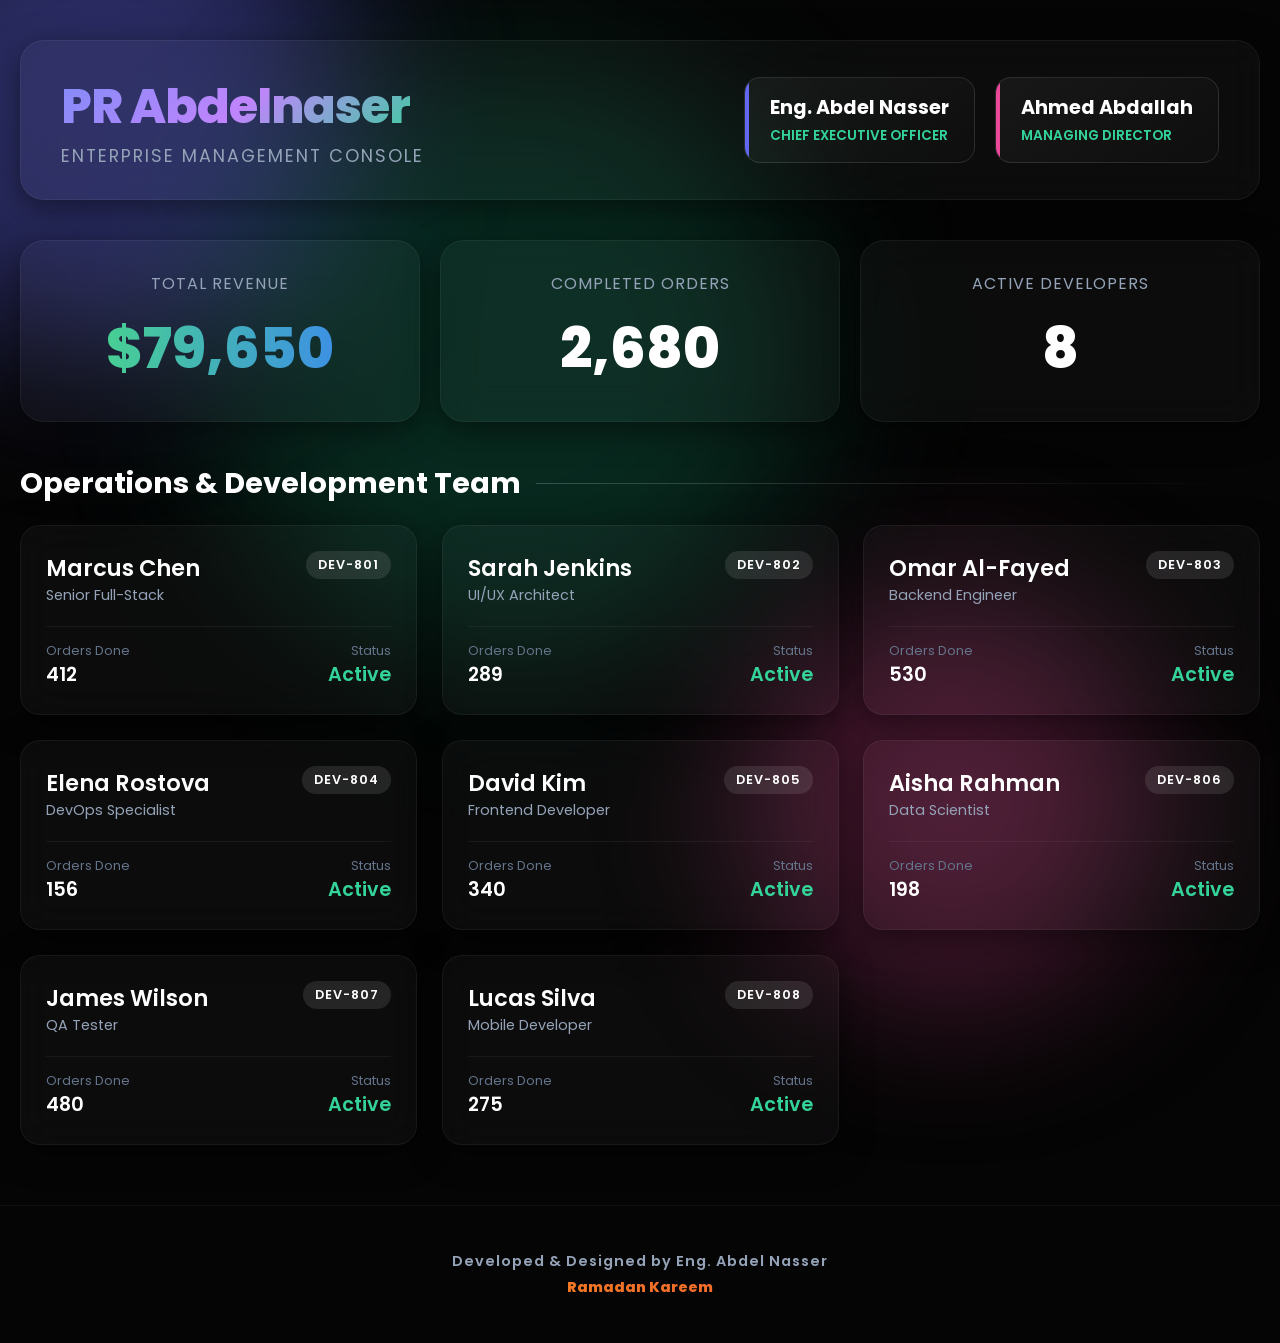
==== index.html @ cf3133d6 "Add initial HTML structure for enterprise dashboard" ====
<!DOCTYPE html>
<html lang="en" dir="ltr">
<head>
    <meta charset="UTF-8" />
    <meta name="viewport" content="width=device-width, initial-scale=1.0" />
    <title>PR Abdelnaser | Enterprise Dashboard</title>

    <!-- Fonts: use link + preconnect for better performance -->
    <link rel="preconnect" href="https://fonts.googleapis.com" />
    <link rel="preconnect" href="https://fonts.gstatic.com" crossorigin />
    <link href="https://fonts.googleapis.com/css2?family=Poppins:wght@300;400;600;800&display=swap" rel="stylesheet" />

    <style>
        /* Base */
        * { margin: 0; padding: 0; box-sizing: border-box; font-family: 'Poppins', sans-serif; }
        body {
            background-color: #050505;
            color: #ffffff;
            min-height: 100vh;
            overflow-x: hidden;
            position: relative;
            -webkit-font-smoothing: antialiased;
            -moz-osx-font-smoothing: grayscale;
        }

        /* Ambient Glass Background */
        .ambient-light {
            position: fixed;
            border-radius: 50%;
            filter: blur(80px);
            z-index: -1;
            animation: pulse 12s infinite alternate;
            will-change: transform;
            pointer-events: none;
        }
        .light-1 { width: 500px; height: 500px; background: rgba(99, 102, 241, 0.4); top: -150px; left: -150px; }
        .light-2 { width: 400px; height: 400px; background: rgba(236, 72, 153, 0.3); bottom: -100px; right: 10%; animation-delay: -5s; }
        .light-3 { width: 600px; height: 600px; background: rgba(16, 185, 129, 0.2); top: 40%; left: 40%; transform: translate(-50%, -50%); animation-delay: -2s; }

        @keyframes pulse {
            0% { transform: scale(1) translate(0, 0); }
            100% { transform: scale(1.3) translate(50px, 30px); }
        }

        /* Glassmorphism Utility (with fallback) */
        .glass-panel {
            background: rgba(255, 255, 255, 0.03);
            backdrop-filter: blur(18px);
            -webkit-backdrop-filter: blur(18px);
            border: 1px solid rgba(255, 255, 255, 0.05);
            border-radius: 24px;
            box-shadow: 0 8px 32px 0 rgba(0, 0, 0, 0.5);
        }

        /* Container */
        .container {
            max-width: 1400px;
            margin: 0 auto;
            padding: 40px 20px;
            display: flex;
            flex-direction: column;
            gap: 40px;
        }

        /* Header & Brand */
        header {
            display: flex;
            justify-content: space-between;
            align-items: center;
            padding: 30px 40px;
        }

        .brand h1 {
            font-size: 3rem;
            font-weight: 800;
            background: linear-gradient(135deg, #818cf8, #c084fc, #34d399);
            -webkit-background-clip: text;
            -webkit-text-fill-color: transparent;
            letter-spacing: -1px;
        }
        .brand p {
            color: #94a3b8;
            font-size: 1.1rem;
            letter-spacing: 2px;
            text-transform: uppercase;
        }

        .executive-board { display: flex; gap: 20px; }
        .exec-card {
            display: flex; align-items: center; gap: 15px;
            padding: 15px 25px;
            background: linear-gradient(145deg, rgba(255,255,255,0.05), rgba(255,255,255,0.01));
            border-radius: 16px; border: 1px solid rgba(255,255,255,0.1);
            position: relative; overflow: hidden;
        }
        .exec-card::before {
            content: ''; position: absolute; top: 0; left: 0; width: 4px; height: 100%;
            background: #6366f1;
        }
        .exec-card:nth-child(2)::before { background: #ec4899; }
        .exec-info h3 { font-size: 1.2rem; color: #fff; }
        .exec-info span { font-size: 0.85rem; color: #34d399; font-weight: 600; text-transform: uppercase; }

        /* Global Stats */
        .global-stats {
            display: grid;
            grid-template-columns: repeat(3, 1fr);
            gap: 20px;
        }
        .stat-box {
            padding: 30px;
            text-align: center;
            transition: transform 0.4s ease;
        }
        .stat-box:hover { transform: translateY(-5px); background: rgba(255,255,255,0.03); }
        .stat-box h4 { color: #94a3b8; font-weight: 400; text-transform: uppercase; letter-spacing: 1px; }
        .stat-box h2 { font-size: 3.5rem; font-weight: 800; margin-top: 10px; }
        .text-gradient {
            background: linear-gradient(to right, #4ade80, #3b82f6);
            -webkit-background-clip: text;
            -webkit-text-fill-color: transparent;
        }

        /* Team Section */
        .section-title { font-size: 1.8rem; margin-bottom: 20px; display: flex; align-items: center; gap: 15px; }
        .section-title::after {
            content: ''; flex-grow: 1; height: 1px; background: linear-gradient(to right, rgba(255,255,255,0.2), transparent);
        }
        .team-grid { display: grid; grid-template-columns: repeat(auto-fill, minmax(320px, 1fr)); gap: 25px; }

        /* Employee Card */
        .emp-card {
            position: relative; padding: 25px; border-radius: 20px; overflow: hidden;
            transition: transform 0.5s cubic-bezier(0.4,0,0.2,1), box-shadow 0.3s, border-color 0.3s;
            cursor: pointer; z-index: 1; will-change: transform;
            outline: none;
            opacity: 0; /* start hidden, will be revealed by animation */
        }

        @keyframes fadeInUp {
            from { transform: translateY(10px); opacity: 0; }
            to   { transform: translateY(0);  opacity: 1; }
        }

        .emp-card::before {
            content: '';
            position: absolute; top: 0; left: 0; width: 100%; height: 100%;
            background: linear-gradient(180deg, rgba(255,255,255,0) 0%, rgba(99,102,241,0.06) 100%);
            opacity: 0; transition: opacity 0.5s; z-index: -1;
        }

        .emp-card:hover, .emp-card:focus, .emp-card.is-expanded {
            transform: translateY(-10px) scale(1.02);
            border-color: rgba(99, 102, 241, 0.4);
            box-shadow: 0 20px 40px rgba(0, 0, 0, 0.6), 0 0 20px rgba(99, 102, 241, 0.12);
        }

        .emp-card:hover::before, .emp-card:focus::before, .emp-card.is-expanded::before { opacity: 1; }

        .card-header { display: flex; justify-content: space-between; align-items: flex-start; margin-bottom: 20px; }
        .emp-identity h3 { font-size: 1.4rem; font-weight: 600; }
        .emp-role { font-size: 0.9rem; color: #94a3b8; }
        .emp-id { background: rgba(255,255,255,0.1); padding: 5px 12px; border-radius: 30px; font-size: 0.8rem; font-weight: 600; letter-spacing: 1px; }

        .basic-stats {
            display: flex; justify-content: space-between; border-top: 1px solid rgba(255,255,255,0.05); padding-top: 15px; transition: opacity 0.3s;
        }
        .stat-item p { font-size: 0.8rem; color: #64748b; }
        .stat-item h5 { font-size: 1.2rem; font-weight: 600; }

        .expanded-details {
            max-height: 0; opacity: 0; overflow: hidden; transition: all 0.5s cubic-bezier(0.4,0,0.2,1); margin-top: 0;
        }
        .emp-card:hover .expanded-details, .emp-card:focus .expanded-details, .emp-card.is-expanded .expanded-details {
            max-height: 200px; opacity: 1; margin-top: 20px;
            border-top: 1px dashed rgba(255,255,255,0.12); padding-top: 20px;
        }

        .profit-highlight { display: flex; justify-content: space-between; align-items: center; margin-bottom: 15px; }
        .profit-highlight span { font-size: 0.9rem; color: #cbd5e1; }
        .profit-highlight h2 { font-size: 1.8rem; color: #10b981; }

        .progress-wrapper { width: 100%; background: rgba(255,255,255,0.06); height: 6px; border-radius: 10px; overflow: hidden; }
        .progress-bar { height: 100%; background: linear-gradient(90deg, #3b82f6, #8b5cf6); border-radius: 10px; transition: width 0.6s ease; }

        /* Footer */
        footer { text-align: center; padding: 40px; margin-top: 20px; border-top: 1px solid rgba(255,255,255,0.05); }
        footer p { color: #64748b; font-size: 0.9rem; margin: 5px 0; }
        .signature { color: #94a3b8; font-weight: 600; letter-spacing: 1px; }
        .app-name {
            background: linear-gradient(90deg, #f59e0b, #ef4444);
            -webkit-background-clip: text; -webkit-text-fill-color: transparent; font-weight: 800;
        }

        /* Focus styles for accessibility */
        .emp-card:focus { box-shadow: 0 0 0 3px rgba(59,130,246,0.15), 0 20px 40px rgba(0,0,0,0.5); }

        /* Responsive */
        @media (max-width: 900px) {
            .global-stats { grid-template-columns: 1fr; }
            header { flex-direction: column; align-items: flex-start; gap: 20px; padding: 20px; }
            .brand h1 { font-size: 2rem; }
        }

        /* Respect user preference for reduced motion */
        @media (prefers-reduced-motion: reduce) {
            .emp-card, .ambient-light, .stat-box { animation: none !important; transition: none !important; }
        }
    </style>
</head>
<body>
    <!-- Ambient Lights -->
    <div class="ambient-light light-1" aria-hidden="true"></div>
    <div class="ambient-light light-2" aria-hidden="true"></div>
    <div class="ambient-light light-3" aria-hidden="true"></div>

    <main>
        <div class="container">
            <!-- Header & Executive Board -->
            <header class="glass-panel" role="banner" aria-label="Top header">
                <div class="brand">
                    <h1>PR Abdelnaser</h1>
                    <p>Enterprise Management Console</p>
                </div>

                <div class="executive-board" aria-hidden="false">
                    <div class="exec-card">
                        <div class="exec-info">
                            <h3>Eng. Abdel Nasser</h3>
                            <span>Chief Executive Officer</span>
                        </div>
                    </div>
                    <div class="exec-card">
                        <div class="exec-info">
                            <h3>Ahmed Abdallah</h3>
                            <span>Managing Director</span>
                        </div>
                    </div>
                </div>
            </header>

            <!-- Global Statistics -->
            <section class="global-stats" aria-labelledby="stats-heading" role="region">
                <h2 id="stats-heading" style="position:absolute;left:-9999px;top:auto;width:1px;height:1px;overflow:hidden;">Global statistics</h2>
                <div class="stat-box glass-panel" aria-hidden="false">
                    <h4>Total Revenue</h4>
                    <h2 id="total-revenue" class="text-gradient" aria-live="polite">$0</h2>
                </div>
                <div class="stat-box glass-panel">
                    <h4>Completed Orders</h4>
                    <h2 id="total-orders" aria-live="polite">0</h2>
                </div>
                <div class="stat-box glass-panel">
                    <h4>Active Developers</h4>
                    <h2 id="total-devs" aria-live="polite">0</h2>
                </div>
            </section>

            <!-- Operations Team -->
            <section class="team-section" aria-label="Operations and development team">
                <h2 class="section-title">Operations & Development Team</h2>
                <div class="team-grid" id="team-grid" role="list" aria-label="Team members grid">
                    <!-- Cards injected via JS -->
                </div>
            </section>
        </div>
    </main>

    <!-- Official Signature Footer -->
    <footer role="contentinfo">
        <p class="signature">Developed & Designed by Eng. Abdel Nasser</p>
        <p class="app-name">Ramadan Kareem</p>
    </footer>

    <script>
        // Enterprise Dummy Data
        const teamData = [
            { id: 'DEV-801', name: 'Marcus Chen', role: 'Senior Full-Stack', orders: 412, profit: 12450, efficiency: 95 },
            { id: 'DEV-802', name: 'Sarah Jenkins', role: 'UI/UX Architect', orders: 289, profit: 8900, efficiency: 88 },
            { id: 'DEV-803', name: 'Omar Al-Fayed', role: 'Backend Engineer', orders: 530, profit: 15600, efficiency: 98 },
            { id: 'DEV-804', name: 'Elena Rostova', role: 'DevOps Specialist', orders: 156, profit: 6200, efficiency: 75 },
            { id: 'DEV-805', name: 'David Kim', role: 'Frontend Developer', orders: 340, profit: 9100, efficiency: 82 },
            { id: 'DEV-806', name: 'Aisha Rahman', role: 'Data Scientist', orders: 198, profit: 11200, efficiency: 91 },
            { id: 'DEV-807', name: 'James Wilson', role: 'QA Tester', orders: 480, profit: 5400, efficiency: 85 },
            { id: 'DEV-808', name: 'Lucas Silva', role: 'Mobile Developer', orders: 275, profit: 10800, efficiency: 89 }
        ];

        // Format Currency
        const formatMoney = (amount) => {
            return new Intl.NumberFormat('en-US', { style: 'currency', currency: 'USD', maximumFractionDigits: 0 }).format(amount);
        };

        // Calculate Global Totals
        const totalRev = teamData.reduce((acc, curr) => acc + curr.profit, 0);
        const totalOrd = teamData.reduce((acc, curr) => acc + curr.orders, 0);

        // Inject global totals
        document.getElementById('total-revenue').textContent = formatMoney(totalRev);
        document.getElementById('total-orders').textContent = totalOrd.toLocaleString();
        document.getElementById('total-devs').textContent = String(teamData.length);

        // Render Grid safely (no innerHTML)
        const grid = document.getElementById('team-grid');

        function createCard(member, index) {
            const card = document.createElement('article');
            card.className = 'emp-card glass-panel';
            // Set animation with staggered delay
            card.style.animation = `fadeInUp 0.6s ease ${index * 0.08}s both`;
            card.setAttribute('tabindex', '0');
            card.setAttribute('role', 'button');
            card.setAttribute('aria-expanded', 'false');

            // Click/keyboard toggle expands details
            const toggleExpand = () => {
                const expanded = card.classList.toggle('is-expanded');
                card.setAttribute('aria-expanded', expanded ? 'true' : 'false');
            };

            card.addEventListener('click', (e) => {
                // allow clicks on interactive children in future; here toggle
                toggleExpand();
            });

            card.addEventListener('keydown', (e) => {
                if (e.key === 'Enter' || e.key === ' ') {
                    e.preventDefault();
                    toggleExpand();
                }
            });

            // Header
            const header = document.createElement('div');
            header.className = 'card-header';

            const identity = document.createElement('div');
            identity.className = 'emp-identity';

            const h3 = document.createElement('h3');
            h3.textContent = member.name;

            const pRole = document.createElement('p');
            pRole.className = 'emp-role';
            pRole.textContent = member.role;

            identity.appendChild(h3);
            identity.appendChild(pRole);

            const spanId = document.createElement('span');
            spanId.className = 'emp-id';
            spanId.textContent = member.id;

            header.appendChild(identity);
            header.appendChild(spanId);

            // Basic stats
            const basic = document.createElement('div');
            basic.className = 'basic-stats';

            const statLeft = document.createElement('div');
            statLeft.className = 'stat-item';
            const statLeftP = document.createElement('p'); statLeftP.textContent = 'Orders Done';
            const statLeftH = document.createElement('h5'); statLeftH.textContent = String(member.orders);
            statLeft.appendChild(statLeftP); statLeft.appendChild(statLeftH);

            const statRight = document.createElement('div');
            statRight.className = 'stat-item';
            statRight.style.textAlign = 'right';
            const statRightP = document.createElement('p'); statRightP.textContent = 'Status';
            const statRightH = document.createElement('h5'); statRightH.style.color = '#34d399'; statRightH.textContent = 'Active';
            statRight.appendChild(statRightP); statRight.appendChild(statRightH);

            basic.appendChild(statLeft); basic.appendChild(statRight);

            // Expanded details
            const expanded = document.createElement('div');
            expanded.className = 'expanded-details';

            const profitWrap = document.createElement('div');
            profitWrap.className = 'profit-highlight';
            const profitLabel = document.createElement('span'); profitLabel.textContent = 'Generated Profit';
            const profitVal = document.createElement('h2'); profitVal.textContent = formatMoney(member.profit);
            profitWrap.appendChild(profitLabel); profitWrap.appendChild(profitVal);

            const effWrap = document.createElement('div');
            effWrap.style.marginTop = '10px';
            const effRow = document.createElement('div');
            effRow.style.display = 'flex'; effRow.style.justifyContent = 'space-between';
            effRow.style.marginBottom = '5px'; effRow.style.fontSize = '0.8rem'; effRow.style.color = '#94a3b8';
            const effLabel = document.createElement('span'); effLabel.textContent = 'Efficiency Rate';
            const effVal = document.createElement('span'); effVal.textContent = `${member.efficiency}%`;
            effRow.appendChild(effLabel); effRow.appendChild(effVal);

            const progWrap = document.createElement('div');
            progWrap.className = 'progress-wrapper';
            const progBar = document.createElement('div');
            progBar.className = 'progress-bar';
            progBar.style.width = `${member.efficiency}%`;
            progWrap.appendChild(progBar);

            effWrap.appendChild(effRow);
            effWrap.appendChild(progWrap);

            expanded.appendChild(profitWrap);
            expanded.appendChild(effWrap);

            // Assemble
            card.appendChild(header);
            card.appendChild(basic);
            card.appendChild(expanded);

            return card;
        }

        teamData.forEach((member, index) => {
            const card = createCard(member, index);
            grid.appendChild(card);
        });

        // Optional: if you want to programmatically expand the first card for demonstration:
        // const firstCard = grid.querySelector('.emp-card');
        // if (firstCard) { firstCard.classList.add('is-expanded'); firstCard.setAttribute('aria-expanded','true'); }
    </script>
</body>
  </html>
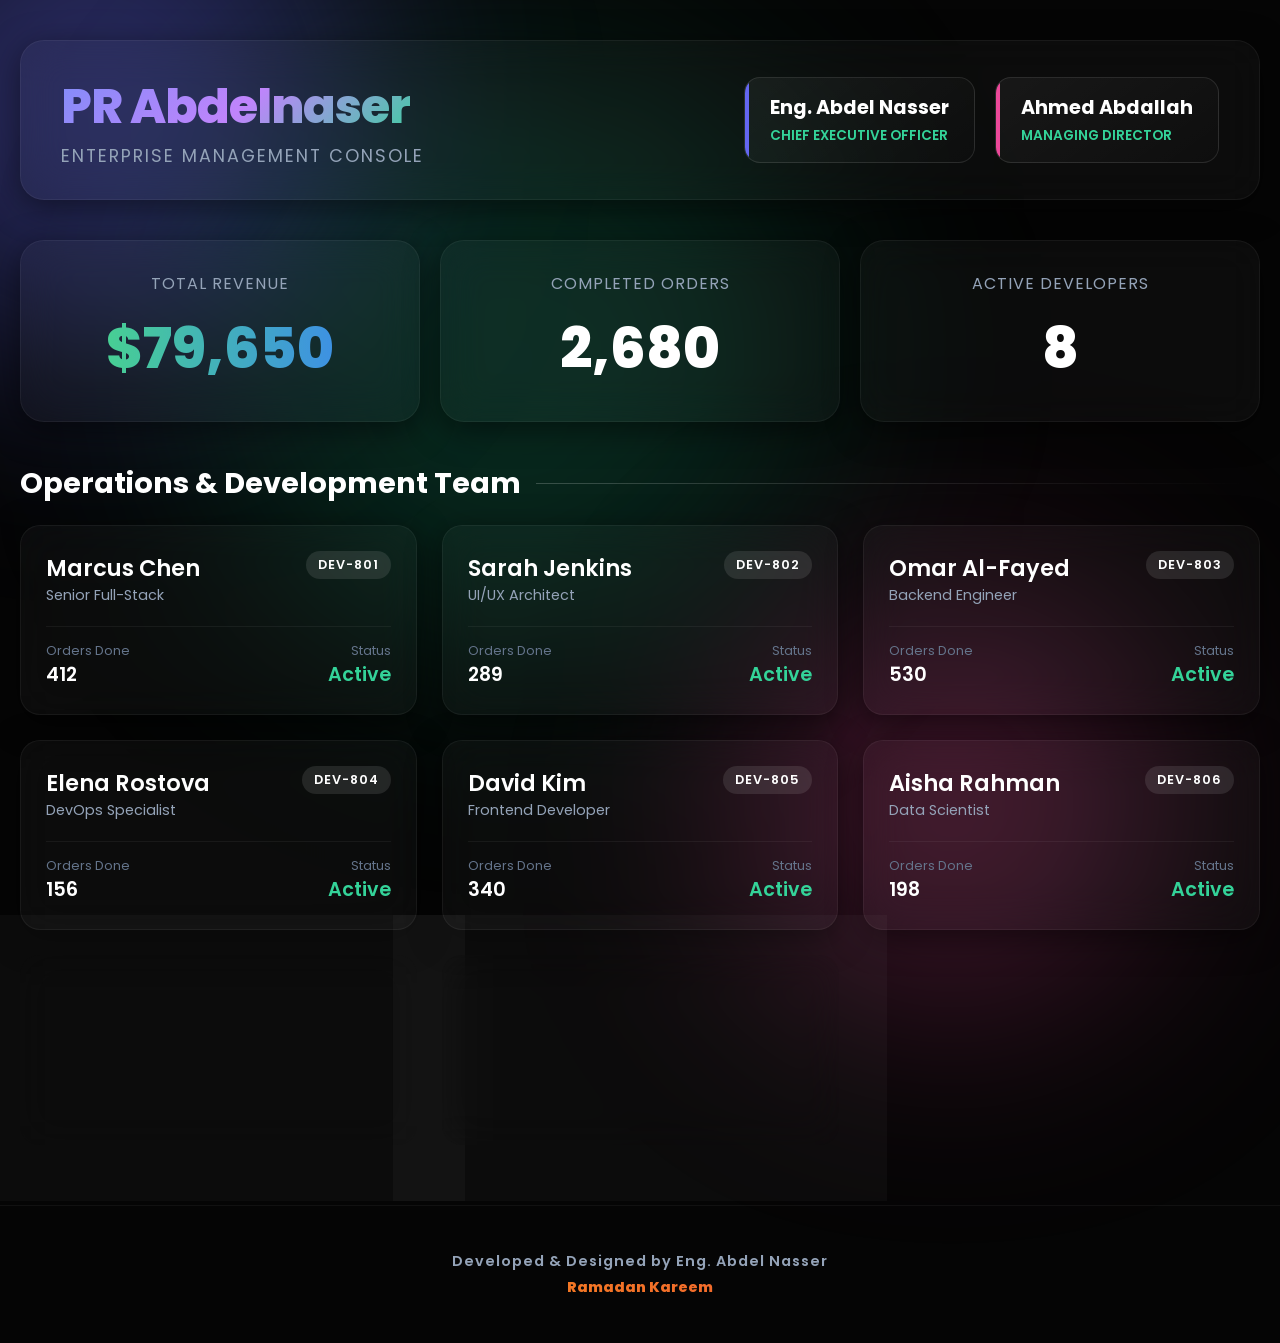
==== commit dfb5a2bf: "Refactor index.html for improved structure and styles Updated meta tags for charset and viewport, ad" ====
--- a/index.html
+++ b/index.html
@@ -1,37 +1,34 @@
 <!DOCTYPE html>
 <html lang="en" dir="ltr">
 <head>
-    <meta charset="UTF-8" />
-    <meta name="viewport" content="width=device-width, initial-scale=1.0" />
+    <meta charset="UTF-8">
+    <meta name="viewport" content="width=device-width, initial-scale=1.0">
     <title>PR Abdelnaser | Enterprise Dashboard</title>
-
-    <!-- Fonts: use link + preconnect for better performance -->
-    <link rel="preconnect" href="https://fonts.googleapis.com" />
-    <link rel="preconnect" href="https://fonts.gstatic.com" crossorigin />
-    <link href="https://fonts.googleapis.com/css2?family=Poppins:wght@300;400;600;800&display=swap" rel="stylesheet" />
-
     <style>
-        /* Base */
-        * { margin: 0; padding: 0; box-sizing: border-box; font-family: 'Poppins', sans-serif; }
+        @import url('https://fonts.googleapis.com/css2?family=Poppins:wght@300;400;600;800&display=swap');
+
+        * {
+            margin: 0;
+            padding: 0;
+            box-sizing: border-box;
+            font-family: 'Poppins', sans-serif;
+        }
+
         body {
             background-color: #050505;
             color: #ffffff;
             min-height: 100vh;
             overflow-x: hidden;
             position: relative;
-            -webkit-font-smoothing: antialiased;
-            -moz-osx-font-smoothing: grayscale;
         }
 
         /* Ambient Glass Background */
         .ambient-light {
             position: fixed;
             border-radius: 50%;
-            filter: blur(80px);
+            filter: blur(120px);
             z-index: -1;
             animation: pulse 12s infinite alternate;
-            will-change: transform;
-            pointer-events: none;
         }
         .light-1 { width: 500px; height: 500px; background: rgba(99, 102, 241, 0.4); top: -150px; left: -150px; }
         .light-2 { width: 400px; height: 400px; background: rgba(236, 72, 153, 0.3); bottom: -100px; right: 10%; animation-delay: -5s; }
@@ -42,17 +39,16 @@
             100% { transform: scale(1.3) translate(50px, 30px); }
         }
 
-        /* Glassmorphism Utility (with fallback) */
+        /* Glassmorphism Utility */
         .glass-panel {
             background: rgba(255, 255, 255, 0.03);
-            backdrop-filter: blur(18px);
-            -webkit-backdrop-filter: blur(18px);
+            backdrop-filter: blur(20px);
+            -webkit-backdrop-filter: blur(20px);
             border: 1px solid rgba(255, 255, 255, 0.05);
             border-radius: 24px;
             box-shadow: 0 8px 32px 0 rgba(0, 0, 0, 0.5);
         }
 
-        /* Container */
         .container {
             max-width: 1400px;
             margin: 0 auto;
@@ -62,7 +58,7 @@
             gap: 40px;
         }
 
-        /* Header & Brand */
+        /* Header & Hierarchy */
         header {
             display: flex;
             justify-content: space-between;
@@ -85,23 +81,34 @@
             text-transform: uppercase;
         }
 
-        .executive-board { display: flex; gap: 20px; }
+        /* Executive Board */
+        .executive-board {
+            display: flex;
+            gap: 20px;
+        }
         .exec-card {
-            display: flex; align-items: center; gap: 15px;
+            display: flex;
+            align-items: center;
+            gap: 15px;
             padding: 15px 25px;
             background: linear-gradient(145deg, rgba(255,255,255,0.05), rgba(255,255,255,0.01));
-            border-radius: 16px; border: 1px solid rgba(255,255,255,0.1);
-            position: relative; overflow: hidden;
+            border-radius: 16px;
+            border: 1px solid rgba(255,255,255,0.1);
+            position: relative;
+            overflow: hidden;
         }
         .exec-card::before {
-            content: ''; position: absolute; top: 0; left: 0; width: 4px; height: 100%;
+            content: '';
+            position: absolute;
+            top: 0; left: 0; width: 4px; height: 100%;
             background: #6366f1;
         }
         .exec-card:nth-child(2)::before { background: #ec4899; }
+        
         .exec-info h3 { font-size: 1.2rem; color: #fff; }
         .exec-info span { font-size: 0.85rem; color: #34d399; font-weight: 600; text-transform: uppercase; }
 
-        /* Global Stats */
+        /* Dashboard Global Stats */
         .global-stats {
             display: grid;
             grid-template-columns: repeat(3, 1fr);
@@ -112,7 +119,10 @@
             text-align: center;
             transition: transform 0.4s ease;
         }
-        .stat-box:hover { transform: translateY(-5px); background: rgba(255,255,255,0.03); }
+        .stat-box:hover {
+            transform: translateY(-5px);
+            background: rgba(255, 255, 255, 0.05);
+        }
         .stat-box h4 { color: #94a3b8; font-weight: 400; text-transform: uppercase; letter-spacing: 1px; }
         .stat-box h2 { font-size: 3.5rem; font-weight: 800; margin-top: 10px; }
         .text-gradient {
@@ -121,153 +131,199 @@
             -webkit-text-fill-color: transparent;
         }
 
-        /* Team Section */
-        .section-title { font-size: 1.8rem; margin-bottom: 20px; display: flex; align-items: center; gap: 15px; }
+        /* Operations Team Grid */
+        .section-title {
+            font-size: 1.8rem;
+            margin-bottom: 20px;
+            display: flex;
+            align-items: center;
+            gap: 15px;
+        }
         .section-title::after {
-            content: ''; flex-grow: 1; height: 1px; background: linear-gradient(to right, rgba(255,255,255,0.2), transparent);
-        }
-        .team-grid { display: grid; grid-template-columns: repeat(auto-fill, minmax(320px, 1fr)); gap: 25px; }
-
-        /* Employee Card */
+            content: '';
+            flex-grow: 1;
+            height: 1px;
+            background: linear-gradient(to right, rgba(255,255,255,0.2), transparent);
+        }
+
+        .team-grid {
+            display: grid;
+            grid-template-columns: repeat(auto-fill, minmax(320px, 1fr));
+            gap: 25px;
+        }
+
+        /* Advanced Hover Card */
         .emp-card {
-            position: relative; padding: 25px; border-radius: 20px; overflow: hidden;
-            transition: transform 0.5s cubic-bezier(0.4,0,0.2,1), box-shadow 0.3s, border-color 0.3s;
-            cursor: pointer; z-index: 1; will-change: transform;
-            outline: none;
-            opacity: 0; /* start hidden, will be revealed by animation */
-        }
-
-        @keyframes fadeInUp {
-            from { transform: translateY(10px); opacity: 0; }
-            to   { transform: translateY(0);  opacity: 1; }
+            position: relative;
+            padding: 25px;
+            border-radius: 20px;
+            overflow: hidden;
+            transition: all 0.5s cubic-bezier(0.4, 0, 0.2, 1);
+            cursor: pointer;
+            z-index: 1;
         }
 
         .emp-card::before {
             content: '';
-            position: absolute; top: 0; left: 0; width: 100%; height: 100%;
-            background: linear-gradient(180deg, rgba(255,255,255,0) 0%, rgba(99,102,241,0.06) 100%);
-            opacity: 0; transition: opacity 0.5s; z-index: -1;
-        }
-
-        .emp-card:hover, .emp-card:focus, .emp-card.is-expanded {
+            position: absolute;
+            top: 0; left: 0; width: 100%; height: 100%;
+            background: linear-gradient(180deg, rgba(255,255,255,0) 0%, rgba(99,102,241,0.1) 100%);
+            opacity: 0;
+            transition: opacity 0.5s;
+            z-index: -1;
+        }
+
+        .emp-card:hover {
             transform: translateY(-10px) scale(1.02);
             border-color: rgba(99, 102, 241, 0.4);
-            box-shadow: 0 20px 40px rgba(0, 0, 0, 0.6), 0 0 20px rgba(99, 102, 241, 0.12);
-        }
-
-        .emp-card:hover::before, .emp-card:focus::before, .emp-card.is-expanded::before { opacity: 1; }
-
-        .card-header { display: flex; justify-content: space-between; align-items: flex-start; margin-bottom: 20px; }
+            box-shadow: 0 20px 40px rgba(0, 0, 0, 0.6), 0 0 20px rgba(99, 102, 241, 0.2);
+        }
+
+        .emp-card:hover::before { opacity: 1; }
+
+        .card-header {
+            display: flex;
+            justify-content: space-between;
+            align-items: flex-start;
+            margin-bottom: 20px;
+        }
         .emp-identity h3 { font-size: 1.4rem; font-weight: 600; }
         .emp-role { font-size: 0.9rem; color: #94a3b8; }
-        .emp-id { background: rgba(255,255,255,0.1); padding: 5px 12px; border-radius: 30px; font-size: 0.8rem; font-weight: 600; letter-spacing: 1px; }
-
+        .emp-id { 
+            background: rgba(255,255,255,0.1); 
+            padding: 5px 12px; 
+            border-radius: 30px; 
+            font-size: 0.8rem; 
+            font-weight: 600; 
+            letter-spacing: 1px;
+        }
+
+        /* Basic Stats (Always Visible) */
         .basic-stats {
-            display: flex; justify-content: space-between; border-top: 1px solid rgba(255,255,255,0.05); padding-top: 15px; transition: opacity 0.3s;
+            display: flex;
+            justify-content: space-between;
+            border-top: 1px solid rgba(255,255,255,0.05);
+            padding-top: 15px;
+            transition: opacity 0.3s;
         }
         .stat-item p { font-size: 0.8rem; color: #64748b; }
         .stat-item h5 { font-size: 1.2rem; font-weight: 600; }
 
+        /* Expanded Details (Revealed on Hover) */
         .expanded-details {
-            max-height: 0; opacity: 0; overflow: hidden; transition: all 0.5s cubic-bezier(0.4,0,0.2,1); margin-top: 0;
-        }
-        .emp-card:hover .expanded-details, .emp-card:focus .expanded-details, .emp-card.is-expanded .expanded-details {
-            max-height: 200px; opacity: 1; margin-top: 20px;
-            border-top: 1px dashed rgba(255,255,255,0.12); padding-top: 20px;
-        }
-
-        .profit-highlight { display: flex; justify-content: space-between; align-items: center; margin-bottom: 15px; }
+            max-height: 0;
+            opacity: 0;
+            overflow: hidden;
+            transition: all 0.5s cubic-bezier(0.4, 0, 0.2, 1);
+            margin-top: 0;
+        }
+
+        .emp-card:hover .expanded-details {
+            max-height: 150px;
+            opacity: 1;
+            margin-top: 20px;
+            border-top: 1px dashed rgba(255,255,255,0.2);
+            padding-top: 20px;
+        }
+
+        .profit-highlight {
+            display: flex;
+            justify-content: space-between;
+            align-items: center;
+            margin-bottom: 15px;
+        }
         .profit-highlight span { font-size: 0.9rem; color: #cbd5e1; }
         .profit-highlight h2 { font-size: 1.8rem; color: #10b981; }
 
-        .progress-wrapper { width: 100%; background: rgba(255,255,255,0.06); height: 6px; border-radius: 10px; overflow: hidden; }
-        .progress-bar { height: 100%; background: linear-gradient(90deg, #3b82f6, #8b5cf6); border-radius: 10px; transition: width 0.6s ease; }
+        .progress-wrapper { width: 100%; background: rgba(255,255,255,0.1); height: 6px; border-radius: 10px; overflow: hidden; }
+        .progress-bar { height: 100%; background: linear-gradient(90deg, #3b82f6, #8b5cf6); border-radius: 10px; }
 
         /* Footer */
-        footer { text-align: center; padding: 40px; margin-top: 20px; border-top: 1px solid rgba(255,255,255,0.05); }
-        footer p { color: #64748b; font-size: 0.9rem; margin: 5px 0; }
-        .signature { color: #94a3b8; font-weight: 600; letter-spacing: 1px; }
+        footer {
+            text-align: center;
+            padding: 40px;
+            margin-top: 20px;
+            border-top: 1px solid rgba(255,255,255,0.05);
+        }
+        footer p {
+            color: #64748b;
+            font-size: 0.9rem;
+            margin: 5px 0;
+        }
+        .signature {
+            color: #94a3b8;
+            font-weight: 600;
+            letter-spacing: 1px;
+        }
         .app-name {
             background: linear-gradient(90deg, #f59e0b, #ef4444);
-            -webkit-background-clip: text; -webkit-text-fill-color: transparent; font-weight: 800;
-        }
-
-        /* Focus styles for accessibility */
-        .emp-card:focus { box-shadow: 0 0 0 3px rgba(59,130,246,0.15), 0 20px 40px rgba(0,0,0,0.5); }
-
-        /* Responsive */
-        @media (max-width: 900px) {
-            .global-stats { grid-template-columns: 1fr; }
-            header { flex-direction: column; align-items: flex-start; gap: 20px; padding: 20px; }
-            .brand h1 { font-size: 2rem; }
-        }
-
-        /* Respect user preference for reduced motion */
-        @media (prefers-reduced-motion: reduce) {
-            .emp-card, .ambient-light, .stat-box { animation: none !important; transition: none !important; }
-        }
+            -webkit-background-clip: text;
+            -webkit-text-fill-color: transparent;
+            font-weight: 800;
+        }
+
     </style>
 </head>
 <body>
+
     <!-- Ambient Lights -->
-    <div class="ambient-light light-1" aria-hidden="true"></div>
-    <div class="ambient-light light-2" aria-hidden="true"></div>
-    <div class="ambient-light light-3" aria-hidden="true"></div>
-
-    <main>
-        <div class="container">
-            <!-- Header & Executive Board -->
-            <header class="glass-panel" role="banner" aria-label="Top header">
-                <div class="brand">
-                    <h1>PR Abdelnaser</h1>
-                    <p>Enterprise Management Console</p>
+    <div class="ambient-light light-1"></div>
+    <div class="ambient-light light-2"></div>
+    <div class="ambient-light light-3"></div>
+
+    <div class="container">
+        
+        <!-- Header & Executive Board -->
+        <header class="glass-panel">
+            <div class="brand">
+                <h1>PR Abdelnaser</h1>
+                <p>Enterprise Management Console</p>
+            </div>
+            
+            <div class="executive-board">
+                <div class="exec-card">
+                    <div class="exec-info">
+                        <h3>Eng. Abdel Nasser</h3>
+                        <span>Chief Executive Officer</span>
+                    </div>
                 </div>
-
-                <div class="executive-board" aria-hidden="false">
-                    <div class="exec-card">
-                        <div class="exec-info">
-                            <h3>Eng. Abdel Nasser</h3>
-                            <span>Chief Executive Officer</span>
-                        </div>
-                    </div>
-                    <div class="exec-card">
-                        <div class="exec-info">
-                            <h3>Ahmed Abdallah</h3>
-                            <span>Managing Director</span>
-                        </div>
+                <div class="exec-card">
+                    <div class="exec-info">
+                        <h3>Ahmed Abdallah</h3>
+                        <span>Managing Director</span>
                     </div>
                 </div>
-            </header>
-
-            <!-- Global Statistics -->
-            <section class="global-stats" aria-labelledby="stats-heading" role="region">
-                <h2 id="stats-heading" style="position:absolute;left:-9999px;top:auto;width:1px;height:1px;overflow:hidden;">Global statistics</h2>
-                <div class="stat-box glass-panel" aria-hidden="false">
-                    <h4>Total Revenue</h4>
-                    <h2 id="total-revenue" class="text-gradient" aria-live="polite">$0</h2>
-                </div>
-                <div class="stat-box glass-panel">
-                    <h4>Completed Orders</h4>
-                    <h2 id="total-orders" aria-live="polite">0</h2>
-                </div>
-                <div class="stat-box glass-panel">
-                    <h4>Active Developers</h4>
-                    <h2 id="total-devs" aria-live="polite">0</h2>
-                </div>
-            </section>
-
-            <!-- Operations Team -->
-            <section class="team-section" aria-label="Operations and development team">
-                <h2 class="section-title">Operations & Development Team</h2>
-                <div class="team-grid" id="team-grid" role="list" aria-label="Team members grid">
-                    <!-- Cards injected via JS -->
-                </div>
-            </section>
-        </div>
-    </main>
+            </div>
+        </header>
+
+        <!-- Global Statistics -->
+        <section class="global-stats">
+            <div class="stat-box glass-panel">
+                <h4>Total Revenue</h4>
+                <h2 id="total-revenue" class="text-gradient">$0</h2>
+            </div>
+            <div class="stat-box glass-panel">
+                <h4>Completed Orders</h4>
+                <h2 id="total-orders">0</h2>
+            </div>
+            <div class="stat-box glass-panel">
+                <h4>Active Developers</h4>
+                <h2 id="total-devs">0</h2>
+            </div>
+        </section>
+
+        <!-- Operations Team -->
+        <section class="team-section">
+            <h2 class="section-title">Operations & Development Team</h2>
+            <div class="team-grid" id="team-grid">
+                <!-- Cards injected via JS -->
+            </div>
+        </section>
+
+    </div>
 
     <!-- Official Signature Footer -->
-    <footer role="contentinfo">
+    <footer>
         <p class="signature">Developed & Designed by Eng. Abdel Nasser</p>
         <p class="app-name">Ramadan Kareem</p>
     </footer>
@@ -294,132 +350,64 @@
         const totalRev = teamData.reduce((acc, curr) => acc + curr.profit, 0);
         const totalOrd = teamData.reduce((acc, curr) => acc + curr.orders, 0);
 
-        // Inject global totals
-        document.getElementById('total-revenue').textContent = formatMoney(totalRev);
-        document.getElementById('total-orders').textContent = totalOrd.toLocaleString();
-        document.getElementById('total-devs').textContent = String(teamData.length);
-
-        // Render Grid safely (no innerHTML)
+        // Animate Numbers (Simple Counter)
+        document.getElementById('total-revenue').innerText = formatMoney(totalRev);
+        document.getElementById('total-orders').innerText = totalOrd.toLocaleString();
+        document.getElementById('total-devs').innerText = teamData.length;
+
+        // Render Grid
         const grid = document.getElementById('team-grid');
 
-        function createCard(member, index) {
-            const card = document.createElement('article');
+        teamData.forEach((member, index) => {
+            const card = document.createElement('div');
             card.className = 'emp-card glass-panel';
-            // Set animation with staggered delay
-            card.style.animation = `fadeInUp 0.6s ease ${index * 0.08}s both`;
-            card.setAttribute('tabindex', '0');
-            card.setAttribute('role', 'button');
-            card.setAttribute('aria-expanded', 'false');
-
-            // Click/keyboard toggle expands details
-            const toggleExpand = () => {
-                const expanded = card.classList.toggle('is-expanded');
-                card.setAttribute('aria-expanded', expanded ? 'true' : 'false');
-            };
-
-            card.addEventListener('click', (e) => {
-                // allow clicks on interactive children in future; here toggle
-                toggleExpand();
-            });
-
-            card.addEventListener('keydown', (e) => {
-                if (e.key === 'Enter' || e.key === ' ') {
-                    e.preventDefault();
-                    toggleExpand();
-                }
-            });
-
-            // Header
-            const header = document.createElement('div');
-            header.className = 'card-header';
-
-            const identity = document.createElement('div');
-            identity.className = 'emp-identity';
-
-            const h3 = document.createElement('h3');
-            h3.textContent = member.name;
-
-            const pRole = document.createElement('p');
-            pRole.className = 'emp-role';
-            pRole.textContent = member.role;
-
-            identity.appendChild(h3);
-            identity.appendChild(pRole);
-
-            const spanId = document.createElement('span');
-            spanId.className = 'emp-id';
-            spanId.textContent = member.id;
-
-            header.appendChild(identity);
-            header.appendChild(spanId);
-
-            // Basic stats
-            const basic = document.createElement('div');
-            basic.className = 'basic-stats';
-
-            const statLeft = document.createElement('div');
-            statLeft.className = 'stat-item';
-            const statLeftP = document.createElement('p'); statLeftP.textContent = 'Orders Done';
-            const statLeftH = document.createElement('h5'); statLeftH.textContent = String(member.orders);
-            statLeft.appendChild(statLeftP); statLeft.appendChild(statLeftH);
-
-            const statRight = document.createElement('div');
-            statRight.className = 'stat-item';
-            statRight.style.textAlign = 'right';
-            const statRightP = document.createElement('p'); statRightP.textContent = 'Status';
-            const statRightH = document.createElement('h5'); statRightH.style.color = '#34d399'; statRightH.textContent = 'Active';
-            statRight.appendChild(statRightP); statRight.appendChild(statRightH);
-
-            basic.appendChild(statLeft); basic.appendChild(statRight);
-
-            // Expanded details
-            const expanded = document.createElement('div');
-            expanded.className = 'expanded-details';
-
-            const profitWrap = document.createElement('div');
-            profitWrap.className = 'profit-highlight';
-            const profitLabel = document.createElement('span'); profitLabel.textContent = 'Generated Profit';
-            const profitVal = document.createElement('h2'); profitVal.textContent = formatMoney(member.profit);
-            profitWrap.appendChild(profitLabel); profitWrap.appendChild(profitVal);
-
-            const effWrap = document.createElement('div');
-            effWrap.style.marginTop = '10px';
-            const effRow = document.createElement('div');
-            effRow.style.display = 'flex'; effRow.style.justifyContent = 'space-between';
-            effRow.style.marginBottom = '5px'; effRow.style.fontSize = '0.8rem'; effRow.style.color = '#94a3b8';
-            const effLabel = document.createElement('span'); effLabel.textContent = 'Efficiency Rate';
-            const effVal = document.createElement('span'); effVal.textContent = `${member.efficiency}%`;
-            effRow.appendChild(effLabel); effRow.appendChild(effVal);
-
-            const progWrap = document.createElement('div');
-            progWrap.className = 'progress-wrapper';
-            const progBar = document.createElement('div');
-            progBar.className = 'progress-bar';
-            progBar.style.width = `${member.efficiency}%`;
-            progWrap.appendChild(progBar);
-
-            effWrap.appendChild(effRow);
-            effWrap.appendChild(progWrap);
-
-            expanded.appendChild(profitWrap);
-            expanded.appendChild(effWrap);
-
-            // Assemble
-            card.appendChild(header);
-            card.appendChild(basic);
-            card.appendChild(expanded);
-
-            return card;
-        }
-
-        teamData.forEach((member, index) => {
-            const card = createCard(member, index);
+            
+            // Staggered entry animation delay (CSS setup skipped for brevity, inline logic here)
+            card.style.animation = `fadeInUp 0.6s ease forwards ${index * 0.1}s`;
+            card.style.opacity = '0'; // Will be animated in a real app, but statically visible here
+            
+            // To ensure they show up without defining keyframes in this snippet:
+            setTimeout(() => card.style.opacity = '1', index * 100);
+
+            card.innerHTML = `
+                <div class="card-header">
+                    <div class="emp-identity">
+                        <h3>${member.name}</h3>
+                        <p class="emp-role">${member.role}</p>
+                    </div>
+                    <span class="emp-id">${member.id}</span>
+                </div>
+                
+                <div class="basic-stats">
+                    <div class="stat-item">
+                        <p>Orders Done</p>
+                        <h5>${member.orders}</h5>
+                    </div>
+                    <div class="stat-item" style="text-align: right;">
+                        <p>Status</p>
+                        <h5 style="color: #34d399;">Active</h5>
+                    </div>
+                </div>
+
+                <!-- Template hidden by default, expands on Hover -->
+                <div class="expanded-details">
+                    <div class="profit-highlight">
+                        <span>Generated Profit</span>
+                        <h2>${formatMoney(member.profit)}</h2>
+                    </div>
+                    <div style="margin-top: 10px;">
+                        <div style="display: flex; justify-content: space-between; margin-bottom: 5px; font-size: 0.8rem; color: #94a3b8;">
+                            <span>Efficiency Rate</span>
+                            <span>${member.efficiency}%</span>
+                        </div>
+                        <div class="progress-wrapper">
+                            <div class="progress-bar" style="width: ${member.efficiency}%;"></div>
+                        </div>
+                    </div>
+                </div>
+            `;
             grid.appendChild(card);
         });
-
-        // Optional: if you want to programmatically expand the first card for demonstration:
-        // const firstCard = grid.querySelector('.emp-card');
-        // if (firstCard) { firstCard.classList.add('is-expanded'); firstCard.setAttribute('aria-expanded','true'); }
     </script>
 </body>
-  </html>
+</html>
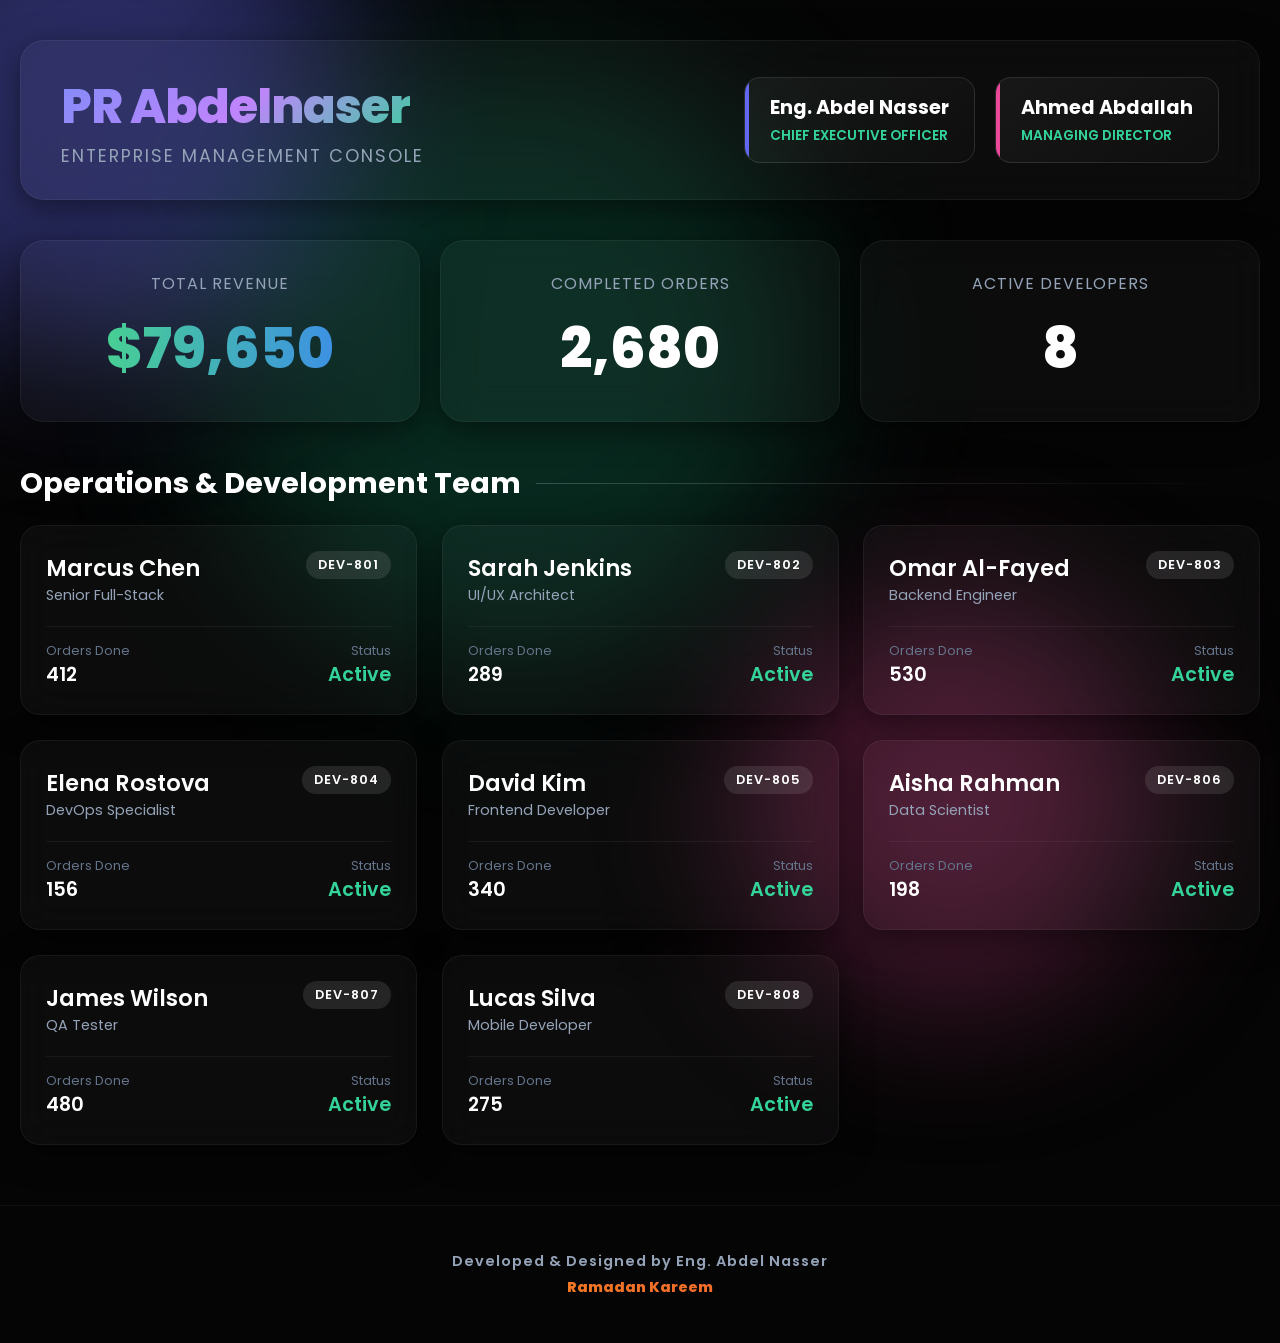
==== commit 6cdd971c: "Enhance index.html with accessibility and style updates Refactor HTML structure, improve accessibili" ====
--- a/index.html
+++ b/index.html
@@ -1,34 +1,37 @@
 <!DOCTYPE html>
 <html lang="en" dir="ltr">
 <head>
-    <meta charset="UTF-8">
-    <meta name="viewport" content="width=device-width, initial-scale=1.0">
+    <meta charset="UTF-8" />
+    <meta name="viewport" content="width=device-width, initial-scale=1.0" />
     <title>PR Abdelnaser | Enterprise Dashboard</title>
+
+    <!-- Fonts: use link + preconnect for better performance -->
+    <link rel="preconnect" href="https://fonts.googleapis.com" />
+    <link rel="preconnect" href="https://fonts.gstatic.com" crossorigin />
+    <link href="https://fonts.googleapis.com/css2?family=Poppins:wght@300;400;600;800&display=swap" rel="stylesheet" />
+
     <style>
-        @import url('https://fonts.googleapis.com/css2?family=Poppins:wght@300;400;600;800&display=swap');
-
-        * {
-            margin: 0;
-            padding: 0;
-            box-sizing: border-box;
-            font-family: 'Poppins', sans-serif;
-        }
-
+        /* Base */
+        * { margin: 0; padding: 0; box-sizing: border-box; font-family: 'Poppins', sans-serif; }
         body {
             background-color: #050505;
             color: #ffffff;
             min-height: 100vh;
             overflow-x: hidden;
             position: relative;
+            -webkit-font-smoothing: antialiased;
+            -moz-osx-font-smoothing: grayscale;
         }
 
         /* Ambient Glass Background */
         .ambient-light {
             position: fixed;
             border-radius: 50%;
-            filter: blur(120px);
+            filter: blur(80px);
             z-index: -1;
             animation: pulse 12s infinite alternate;
+            will-change: transform;
+            pointer-events: none;
         }
         .light-1 { width: 500px; height: 500px; background: rgba(99, 102, 241, 0.4); top: -150px; left: -150px; }
         .light-2 { width: 400px; height: 400px; background: rgba(236, 72, 153, 0.3); bottom: -100px; right: 10%; animation-delay: -5s; }
@@ -39,16 +42,17 @@
             100% { transform: scale(1.3) translate(50px, 30px); }
         }
 
-        /* Glassmorphism Utility */
+        /* Glassmorphism Utility (with fallback) */
         .glass-panel {
             background: rgba(255, 255, 255, 0.03);
-            backdrop-filter: blur(20px);
-            -webkit-backdrop-filter: blur(20px);
+            backdrop-filter: blur(18px);
+            -webkit-backdrop-filter: blur(18px);
             border: 1px solid rgba(255, 255, 255, 0.05);
             border-radius: 24px;
             box-shadow: 0 8px 32px 0 rgba(0, 0, 0, 0.5);
         }
 
+        /* Container */
         .container {
             max-width: 1400px;
             margin: 0 auto;
@@ -58,7 +62,7 @@
             gap: 40px;
         }
 
-        /* Header & Hierarchy */
+        /* Header & Brand */
         header {
             display: flex;
             justify-content: space-between;
@@ -81,34 +85,23 @@
             text-transform: uppercase;
         }
 
-        /* Executive Board */
-        .executive-board {
-            display: flex;
-            gap: 20px;
-        }
+        .executive-board { display: flex; gap: 20px; }
         .exec-card {
-            display: flex;
-            align-items: center;
-            gap: 15px;
+            display: flex; align-items: center; gap: 15px;
             padding: 15px 25px;
             background: linear-gradient(145deg, rgba(255,255,255,0.05), rgba(255,255,255,0.01));
-            border-radius: 16px;
-            border: 1px solid rgba(255,255,255,0.1);
-            position: relative;
-            overflow: hidden;
+            border-radius: 16px; border: 1px solid rgba(255,255,255,0.1);
+            position: relative; overflow: hidden;
         }
         .exec-card::before {
-            content: '';
-            position: absolute;
-            top: 0; left: 0; width: 4px; height: 100%;
+            content: ''; position: absolute; top: 0; left: 0; width: 4px; height: 100%;
             background: #6366f1;
         }
         .exec-card:nth-child(2)::before { background: #ec4899; }
-        
         .exec-info h3 { font-size: 1.2rem; color: #fff; }
         .exec-info span { font-size: 0.85rem; color: #34d399; font-weight: 600; text-transform: uppercase; }
 
-        /* Dashboard Global Stats */
+        /* Global Stats */
         .global-stats {
             display: grid;
             grid-template-columns: repeat(3, 1fr);
@@ -119,10 +112,7 @@
             text-align: center;
             transition: transform 0.4s ease;
         }
-        .stat-box:hover {
-            transform: translateY(-5px);
-            background: rgba(255, 255, 255, 0.05);
-        }
+        .stat-box:hover { transform: translateY(-5px); background: rgba(255,255,255,0.03); }
         .stat-box h4 { color: #94a3b8; font-weight: 400; text-transform: uppercase; letter-spacing: 1px; }
         .stat-box h2 { font-size: 3.5rem; font-weight: 800; margin-top: 10px; }
         .text-gradient {
@@ -131,199 +121,153 @@
             -webkit-text-fill-color: transparent;
         }
 
-        /* Operations Team Grid */
-        .section-title {
-            font-size: 1.8rem;
-            margin-bottom: 20px;
-            display: flex;
-            align-items: center;
-            gap: 15px;
-        }
+        /* Team Section */
+        .section-title { font-size: 1.8rem; margin-bottom: 20px; display: flex; align-items: center; gap: 15px; }
         .section-title::after {
-            content: '';
-            flex-grow: 1;
-            height: 1px;
-            background: linear-gradient(to right, rgba(255,255,255,0.2), transparent);
-        }
-
-        .team-grid {
-            display: grid;
-            grid-template-columns: repeat(auto-fill, minmax(320px, 1fr));
-            gap: 25px;
-        }
-
-        /* Advanced Hover Card */
+            content: ''; flex-grow: 1; height: 1px; background: linear-gradient(to right, rgba(255,255,255,0.2), transparent);
+        }
+        .team-grid { display: grid; grid-template-columns: repeat(auto-fill, minmax(320px, 1fr)); gap: 25px; }
+
+        /* Employee Card */
         .emp-card {
-            position: relative;
-            padding: 25px;
-            border-radius: 20px;
-            overflow: hidden;
-            transition: all 0.5s cubic-bezier(0.4, 0, 0.2, 1);
-            cursor: pointer;
-            z-index: 1;
+            position: relative; padding: 25px; border-radius: 20px; overflow: hidden;
+            transition: transform 0.5s cubic-bezier(0.4,0,0.2,1), box-shadow 0.3s, border-color 0.3s;
+            cursor: pointer; z-index: 1; will-change: transform;
+            outline: none;
+            opacity: 0; /* start hidden, will be revealed by animation */
+        }
+
+        @keyframes fadeInUp {
+            from { transform: translateY(10px); opacity: 0; }
+            to   { transform: translateY(0);  opacity: 1; }
         }
 
         .emp-card::before {
             content: '';
-            position: absolute;
-            top: 0; left: 0; width: 100%; height: 100%;
-            background: linear-gradient(180deg, rgba(255,255,255,0) 0%, rgba(99,102,241,0.1) 100%);
-            opacity: 0;
-            transition: opacity 0.5s;
-            z-index: -1;
-        }
-
-        .emp-card:hover {
+            position: absolute; top: 0; left: 0; width: 100%; height: 100%;
+            background: linear-gradient(180deg, rgba(255,255,255,0) 0%, rgba(99,102,241,0.06) 100%);
+            opacity: 0; transition: opacity 0.5s; z-index: -1;
+        }
+
+        .emp-card:hover, .emp-card:focus, .emp-card.is-expanded {
             transform: translateY(-10px) scale(1.02);
             border-color: rgba(99, 102, 241, 0.4);
-            box-shadow: 0 20px 40px rgba(0, 0, 0, 0.6), 0 0 20px rgba(99, 102, 241, 0.2);
-        }
-
-        .emp-card:hover::before { opacity: 1; }
-
-        .card-header {
-            display: flex;
-            justify-content: space-between;
-            align-items: flex-start;
-            margin-bottom: 20px;
-        }
+            box-shadow: 0 20px 40px rgba(0, 0, 0, 0.6), 0 0 20px rgba(99, 102, 241, 0.12);
+        }
+
+        .emp-card:hover::before, .emp-card:focus::before, .emp-card.is-expanded::before { opacity: 1; }
+
+        .card-header { display: flex; justify-content: space-between; align-items: flex-start; margin-bottom: 20px; }
         .emp-identity h3 { font-size: 1.4rem; font-weight: 600; }
         .emp-role { font-size: 0.9rem; color: #94a3b8; }
-        .emp-id { 
-            background: rgba(255,255,255,0.1); 
-            padding: 5px 12px; 
-            border-radius: 30px; 
-            font-size: 0.8rem; 
-            font-weight: 600; 
-            letter-spacing: 1px;
-        }
-
-        /* Basic Stats (Always Visible) */
+        .emp-id { background: rgba(255,255,255,0.1); padding: 5px 12px; border-radius: 30px; font-size: 0.8rem; font-weight: 600; letter-spacing: 1px; }
+
         .basic-stats {
-            display: flex;
-            justify-content: space-between;
-            border-top: 1px solid rgba(255,255,255,0.05);
-            padding-top: 15px;
-            transition: opacity 0.3s;
+            display: flex; justify-content: space-between; border-top: 1px solid rgba(255,255,255,0.05); padding-top: 15px; transition: opacity 0.3s;
         }
         .stat-item p { font-size: 0.8rem; color: #64748b; }
         .stat-item h5 { font-size: 1.2rem; font-weight: 600; }
 
-        /* Expanded Details (Revealed on Hover) */
         .expanded-details {
-            max-height: 0;
-            opacity: 0;
-            overflow: hidden;
-            transition: all 0.5s cubic-bezier(0.4, 0, 0.2, 1);
-            margin-top: 0;
-        }
-
-        .emp-card:hover .expanded-details {
-            max-height: 150px;
-            opacity: 1;
-            margin-top: 20px;
-            border-top: 1px dashed rgba(255,255,255,0.2);
-            padding-top: 20px;
-        }
-
-        .profit-highlight {
-            display: flex;
-            justify-content: space-between;
-            align-items: center;
-            margin-bottom: 15px;
-        }
+            max-height: 0; opacity: 0; overflow: hidden; transition: all 0.5s cubic-bezier(0.4,0,0.2,1); margin-top: 0;
+        }
+        .emp-card:hover .expanded-details, .emp-card:focus .expanded-details, .emp-card.is-expanded .expanded-details {
+            max-height: 200px; opacity: 1; margin-top: 20px;
+            border-top: 1px dashed rgba(255,255,255,0.12); padding-top: 20px;
+        }
+
+        .profit-highlight { display: flex; justify-content: space-between; align-items: center; margin-bottom: 15px; }
         .profit-highlight span { font-size: 0.9rem; color: #cbd5e1; }
         .profit-highlight h2 { font-size: 1.8rem; color: #10b981; }
 
-        .progress-wrapper { width: 100%; background: rgba(255,255,255,0.1); height: 6px; border-radius: 10px; overflow: hidden; }
-        .progress-bar { height: 100%; background: linear-gradient(90deg, #3b82f6, #8b5cf6); border-radius: 10px; }
+        .progress-wrapper { width: 100%; background: rgba(255,255,255,0.06); height: 6px; border-radius: 10px; overflow: hidden; }
+        .progress-bar { height: 100%; background: linear-gradient(90deg, #3b82f6, #8b5cf6); border-radius: 10px; transition: width 0.6s ease; }
 
         /* Footer */
-        footer {
-            text-align: center;
-            padding: 40px;
-            margin-top: 20px;
-            border-top: 1px solid rgba(255,255,255,0.05);
-        }
-        footer p {
-            color: #64748b;
-            font-size: 0.9rem;
-            margin: 5px 0;
-        }
-        .signature {
-            color: #94a3b8;
-            font-weight: 600;
-            letter-spacing: 1px;
-        }
+        footer { text-align: center; padding: 40px; margin-top: 20px; border-top: 1px solid rgba(255,255,255,0.05); }
+        footer p { color: #64748b; font-size: 0.9rem; margin: 5px 0; }
+        .signature { color: #94a3b8; font-weight: 600; letter-spacing: 1px; }
         .app-name {
             background: linear-gradient(90deg, #f59e0b, #ef4444);
-            -webkit-background-clip: text;
-            -webkit-text-fill-color: transparent;
-            font-weight: 800;
-        }
-
+            -webkit-background-clip: text; -webkit-text-fill-color: transparent; font-weight: 800;
+        }
+
+        /* Focus styles for accessibility */
+        .emp-card:focus { box-shadow: 0 0 0 3px rgba(59,130,246,0.15), 0 20px 40px rgba(0,0,0,0.5); }
+
+        /* Responsive */
+        @media (max-width: 900px) {
+            .global-stats { grid-template-columns: 1fr; }
+            header { flex-direction: column; align-items: flex-start; gap: 20px; padding: 20px; }
+            .brand h1 { font-size: 2rem; }
+        }
+
+        /* Respect user preference for reduced motion */
+        @media (prefers-reduced-motion: reduce) {
+            .emp-card, .ambient-light, .stat-box { animation: none !important; transition: none !important; }
+        }
     </style>
 </head>
 <body>
-
     <!-- Ambient Lights -->
-    <div class="ambient-light light-1"></div>
-    <div class="ambient-light light-2"></div>
-    <div class="ambient-light light-3"></div>
-
-    <div class="container">
-        
-        <!-- Header & Executive Board -->
-        <header class="glass-panel">
-            <div class="brand">
-                <h1>PR Abdelnaser</h1>
-                <p>Enterprise Management Console</p>
-            </div>
-            
-            <div class="executive-board">
-                <div class="exec-card">
-                    <div class="exec-info">
-                        <h3>Eng. Abdel Nasser</h3>
-                        <span>Chief Executive Officer</span>
+    <div class="ambient-light light-1" aria-hidden="true"></div>
+    <div class="ambient-light light-2" aria-hidden="true"></div>
+    <div class="ambient-light light-3" aria-hidden="true"></div>
+
+    <main>
+        <div class="container">
+            <!-- Header & Executive Board -->
+            <header class="glass-panel" role="banner" aria-label="Top header">
+                <div class="brand">
+                    <h1>PR Abdelnaser</h1>
+                    <p>Enterprise Management Console</p>
+                </div>
+
+                <div class="executive-board" aria-hidden="false">
+                    <div class="exec-card">
+                        <div class="exec-info">
+                            <h3>Eng. Abdel Nasser</h3>
+                            <span>Chief Executive Officer</span>
+                        </div>
                     </div>
-                </div>
-                <div class="exec-card">
-                    <div class="exec-info">
-                        <h3>Ahmed Abdallah</h3>
-                        <span>Managing Director</span>
+                    <div class="exec-card">
+                        <div class="exec-info">
+                            <h3>Ahmed Abdallah</h3>
+                            <span>Managing Director</span>
+                        </div>
                     </div>
                 </div>
-            </div>
-        </header>
-
-        <!-- Global Statistics -->
-        <section class="global-stats">
-            <div class="stat-box glass-panel">
-                <h4>Total Revenue</h4>
-                <h2 id="total-revenue" class="text-gradient">$0</h2>
-            </div>
-            <div class="stat-box glass-panel">
-                <h4>Completed Orders</h4>
-                <h2 id="total-orders">0</h2>
-            </div>
-            <div class="stat-box glass-panel">
-                <h4>Active Developers</h4>
-                <h2 id="total-devs">0</h2>
-            </div>
-        </section>
-
-        <!-- Operations Team -->
-        <section class="team-section">
-            <h2 class="section-title">Operations & Development Team</h2>
-            <div class="team-grid" id="team-grid">
-                <!-- Cards injected via JS -->
-            </div>
-        </section>
-
-    </div>
+            </header>
+
+            <!-- Global Statistics -->
+            <section class="global-stats" aria-labelledby="stats-heading" role="region">
+                <h2 id="stats-heading" style="position:absolute;left:-9999px;top:auto;width:1px;height:1px;overflow:hidden;">Global statistics</h2>
+                <div class="stat-box glass-panel" aria-hidden="false">
+                    <h4>Total Revenue</h4>
+                    <h2 id="total-revenue" class="text-gradient" aria-live="polite">$0</h2>
+                </div>
+                <div class="stat-box glass-panel">
+                    <h4>Completed Orders</h4>
+                    <h2 id="total-orders" aria-live="polite">0</h2>
+                </div>
+                <div class="stat-box glass-panel">
+                    <h4>Active Developers</h4>
+                    <h2 id="total-devs" aria-live="polite">0</h2>
+                </div>
+            </section>
+
+            <!-- Operations Team -->
+            <section class="team-section" aria-label="Operations and development team">
+                <h2 class="section-title">Operations & Development Team</h2>
+                <div class="team-grid" id="team-grid" role="list" aria-label="Team members grid">
+                    <!-- Cards injected via JS -->
+                </div>
+            </section>
+        </div>
+    </main>
 
     <!-- Official Signature Footer -->
-    <footer>
+    <footer role="contentinfo">
         <p class="signature">Developed & Designed by Eng. Abdel Nasser</p>
         <p class="app-name">Ramadan Kareem</p>
     </footer>
@@ -350,64 +294,132 @@
         const totalRev = teamData.reduce((acc, curr) => acc + curr.profit, 0);
         const totalOrd = teamData.reduce((acc, curr) => acc + curr.orders, 0);
 
-        // Animate Numbers (Simple Counter)
-        document.getElementById('total-revenue').innerText = formatMoney(totalRev);
-        document.getElementById('total-orders').innerText = totalOrd.toLocaleString();
-        document.getElementById('total-devs').innerText = teamData.length;
-
-        // Render Grid
+        // Inject global totals
+        document.getElementById('total-revenue').textContent = formatMoney(totalRev);
+        document.getElementById('total-orders').textContent = totalOrd.toLocaleString();
+        document.getElementById('total-devs').textContent = String(teamData.length);
+
+        // Render Grid safely (no innerHTML)
         const grid = document.getElementById('team-grid');
 
+        function createCard(member, index) {
+            const card = document.createElement('article');
+            card.className = 'emp-card glass-panel';
+            // Set animation with staggered delay
+            card.style.animation = `fadeInUp 0.6s ease ${index * 0.08}s both`;
+            card.setAttribute('tabindex', '0');
+            card.setAttribute('role', 'button');
+            card.setAttribute('aria-expanded', 'false');
+
+            // Click/keyboard toggle expands details
+            const toggleExpand = () => {
+                const expanded = card.classList.toggle('is-expanded');
+                card.setAttribute('aria-expanded', expanded ? 'true' : 'false');
+            };
+
+            card.addEventListener('click', (e) => {
+                // allow clicks on interactive children in future; here toggle
+                toggleExpand();
+            });
+
+            card.addEventListener('keydown', (e) => {
+                if (e.key === 'Enter' || e.key === ' ') {
+                    e.preventDefault();
+                    toggleExpand();
+                }
+            });
+
+            // Header
+            const header = document.createElement('div');
+            header.className = 'card-header';
+
+            const identity = document.createElement('div');
+            identity.className = 'emp-identity';
+
+            const h3 = document.createElement('h3');
+            h3.textContent = member.name;
+
+            const pRole = document.createElement('p');
+            pRole.className = 'emp-role';
+            pRole.textContent = member.role;
+
+            identity.appendChild(h3);
+            identity.appendChild(pRole);
+
+            const spanId = document.createElement('span');
+            spanId.className = 'emp-id';
+            spanId.textContent = member.id;
+
+            header.appendChild(identity);
+            header.appendChild(spanId);
+
+            // Basic stats
+            const basic = document.createElement('div');
+            basic.className = 'basic-stats';
+
+            const statLeft = document.createElement('div');
+            statLeft.className = 'stat-item';
+            const statLeftP = document.createElement('p'); statLeftP.textContent = 'Orders Done';
+            const statLeftH = document.createElement('h5'); statLeftH.textContent = String(member.orders);
+            statLeft.appendChild(statLeftP); statLeft.appendChild(statLeftH);
+
+            const statRight = document.createElement('div');
+            statRight.className = 'stat-item';
+            statRight.style.textAlign = 'right';
+            const statRightP = document.createElement('p'); statRightP.textContent = 'Status';
+            const statRightH = document.createElement('h5'); statRightH.style.color = '#34d399'; statRightH.textContent = 'Active';
+            statRight.appendChild(statRightP); statRight.appendChild(statRightH);
+
+            basic.appendChild(statLeft); basic.appendChild(statRight);
+
+            // Expanded details
+            const expanded = document.createElement('div');
+            expanded.className = 'expanded-details';
+
+            const profitWrap = document.createElement('div');
+            profitWrap.className = 'profit-highlight';
+            const profitLabel = document.createElement('span'); profitLabel.textContent = 'Generated Profit';
+            const profitVal = document.createElement('h2'); profitVal.textContent = formatMoney(member.profit);
+            profitWrap.appendChild(profitLabel); profitWrap.appendChild(profitVal);
+
+            const effWrap = document.createElement('div');
+            effWrap.style.marginTop = '10px';
+            const effRow = document.createElement('div');
+            effRow.style.display = 'flex'; effRow.style.justifyContent = 'space-between';
+            effRow.style.marginBottom = '5px'; effRow.style.fontSize = '0.8rem'; effRow.style.color = '#94a3b8';
+            const effLabel = document.createElement('span'); effLabel.textContent = 'Efficiency Rate';
+            const effVal = document.createElement('span'); effVal.textContent = `${member.efficiency}%`;
+            effRow.appendChild(effLabel); effRow.appendChild(effVal);
+
+            const progWrap = document.createElement('div');
+            progWrap.className = 'progress-wrapper';
+            const progBar = document.createElement('div');
+            progBar.className = 'progress-bar';
+            progBar.style.width = `${member.efficiency}%`;
+            progWrap.appendChild(progBar);
+
+            effWrap.appendChild(effRow);
+            effWrap.appendChild(progWrap);
+
+            expanded.appendChild(profitWrap);
+            expanded.appendChild(effWrap);
+
+            // Assemble
+            card.appendChild(header);
+            card.appendChild(basic);
+            card.appendChild(expanded);
+
+            return card;
+        }
+
         teamData.forEach((member, index) => {
-            const card = document.createElement('div');
-            card.className = 'emp-card glass-panel';
-            
-            // Staggered entry animation delay (CSS setup skipped for brevity, inline logic here)
-            card.style.animation = `fadeInUp 0.6s ease forwards ${index * 0.1}s`;
-            card.style.opacity = '0'; // Will be animated in a real app, but statically visible here
-            
-            // To ensure they show up without defining keyframes in this snippet:
-            setTimeout(() => card.style.opacity = '1', index * 100);
-
-            card.innerHTML = `
-                <div class="card-header">
-                    <div class="emp-identity">
-                        <h3>${member.name}</h3>
-                        <p class="emp-role">${member.role}</p>
-                    </div>
-                    <span class="emp-id">${member.id}</span>
-                </div>
-                
-                <div class="basic-stats">
-                    <div class="stat-item">
-                        <p>Orders Done</p>
-                        <h5>${member.orders}</h5>
-                    </div>
-                    <div class="stat-item" style="text-align: right;">
-                        <p>Status</p>
-                        <h5 style="color: #34d399;">Active</h5>
-                    </div>
-                </div>
-
-                <!-- Template hidden by default, expands on Hover -->
-                <div class="expanded-details">
-                    <div class="profit-highlight">
-                        <span>Generated Profit</span>
-                        <h2>${formatMoney(member.profit)}</h2>
-                    </div>
-                    <div style="margin-top: 10px;">
-                        <div style="display: flex; justify-content: space-between; margin-bottom: 5px; font-size: 0.8rem; color: #94a3b8;">
-                            <span>Efficiency Rate</span>
-                            <span>${member.efficiency}%</span>
-                        </div>
-                        <div class="progress-wrapper">
-                            <div class="progress-bar" style="width: ${member.efficiency}%;"></div>
-                        </div>
-                    </div>
-                </div>
-            `;
+            const card = createCard(member, index);
             grid.appendChild(card);
         });
+
+        // Optional: if you want to programmatically expand the first card for demonstration:
+        // const firstCard = grid.querySelector('.emp-card');
+        // if (firstCard) { firstCard.classList.add('is-expanded'); firstCard.setAttribute('aria-expanded','true'); }
     </script>
 </body>
 </html>
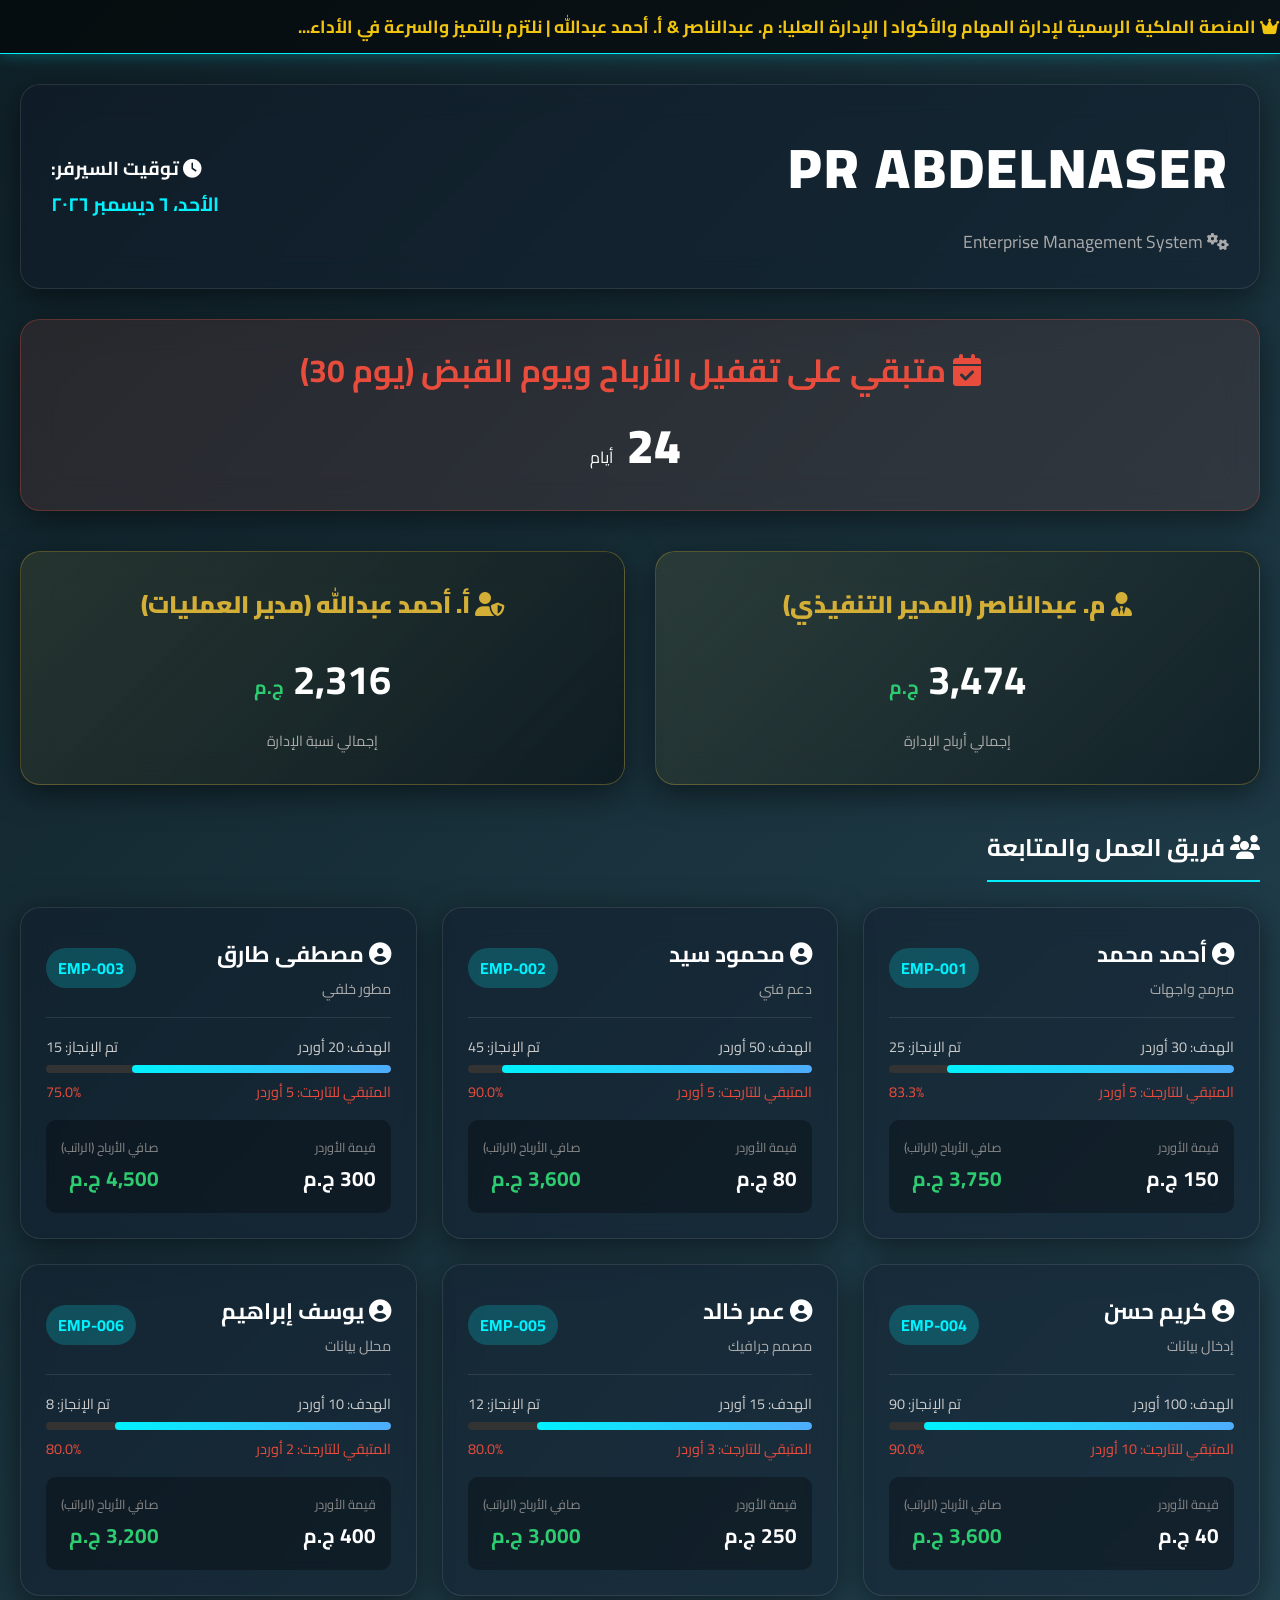
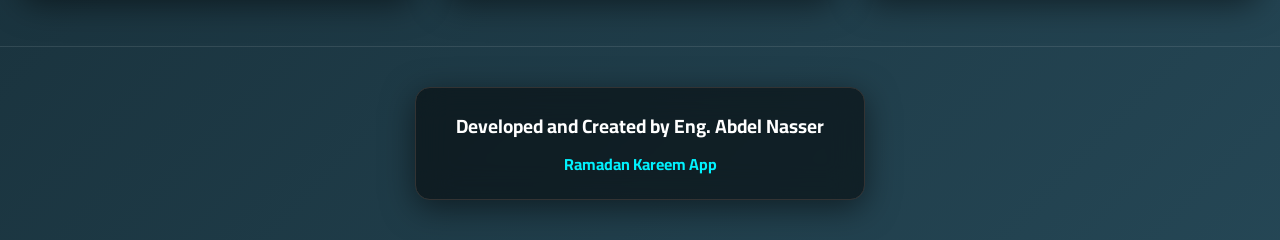
==== commit 2a137cc6: "Create index.html for Royal Dashboard Add a complete HTML structure for the Royal Dashboard, includi" ====
--- a/index.html
+++ b/index.html
@@ -1,425 +1,347 @@
 <!DOCTYPE html>
-<html lang="en" dir="ltr">
+<html lang="ar" dir="rtl">
 <head>
-    <meta charset="UTF-8" />
-    <meta name="viewport" content="width=device-width, initial-scale=1.0" />
-    <title>PR Abdelnaser | Enterprise Dashboard</title>
-
-    <!-- Fonts: use link + preconnect for better performance -->
-    <link rel="preconnect" href="https://fonts.googleapis.com" />
-    <link rel="preconnect" href="https://fonts.gstatic.com" crossorigin />
-    <link href="https://fonts.googleapis.com/css2?family=Poppins:wght@300;400;600;800&display=swap" rel="stylesheet" />
-
+    <meta charset="UTF-8">
+    <meta name="viewport" content="width=device-width, initial-scale=1.0">
+    <title>PR Abdelnaser - Royal Dashboard</title>
+    <!-- استدعاء خطوط وأيقونات احترافية -->
+    <link href="https://fonts.googleapis.com/css2?family=Cairo:wght@400;700;900&display=swap" rel="stylesheet">
+    <link rel="stylesheet" href="https://cdnjs.cloudflare.com/ajax/libs/font-awesome/6.4.0/css/all.min.css">
+    
     <style>
-        /* Base */
-        * { margin: 0; padding: 0; box-sizing: border-box; font-family: 'Poppins', sans-serif; }
+        :root {
+            --primary-glow: #00f2fe;
+            --secondary-glow: #4facfe;
+            --glass-bg: rgba(15, 23, 42, 0.4);
+            --glass-border: rgba(255, 255, 255, 0.1);
+        }
+
+        * { margin: 0; padding: 0; box-sizing: border-box; font-family: 'Cairo', sans-serif; }
+
         body {
-            background-color: #050505;
-            color: #ffffff;
+            background: linear-gradient(-45deg, #0f2027, #203a43, #2c5364, #0f2027);
+            background-size: 400% 400%;
+            animation: gradientBG 15s ease infinite;
+            color: #fff;
             min-height: 100vh;
             overflow-x: hidden;
+        }
+
+        @keyframes gradientBG {
+            0% { background-position: 0% 50%; }
+            50% { background-position: 100% 50%; }
+            100% { background-position: 0% 50%; }
+        }
+
+        /* شريط الأخبار الملكي */
+        .marquee-container {
+            background: rgba(0, 0, 0, 0.6);
+            border-bottom: 1px solid var(--primary-glow);
+            overflow: hidden;
+            padding: 10px 0;
             position: relative;
-            -webkit-font-smoothing: antialiased;
-            -moz-osx-font-smoothing: grayscale;
-        }
-
-        /* Ambient Glass Background */
-        .ambient-light {
-            position: fixed;
-            border-radius: 50%;
-            filter: blur(80px);
-            z-index: -1;
-            animation: pulse 12s infinite alternate;
-            will-change: transform;
-            pointer-events: none;
-        }
-        .light-1 { width: 500px; height: 500px; background: rgba(99, 102, 241, 0.4); top: -150px; left: -150px; }
-        .light-2 { width: 400px; height: 400px; background: rgba(236, 72, 153, 0.3); bottom: -100px; right: 10%; animation-delay: -5s; }
-        .light-3 { width: 600px; height: 600px; background: rgba(16, 185, 129, 0.2); top: 40%; left: 40%; transform: translate(-50%, -50%); animation-delay: -2s; }
-
-        @keyframes pulse {
-            0% { transform: scale(1) translate(0, 0); }
-            100% { transform: scale(1.3) translate(50px, 30px); }
-        }
-
-        /* Glassmorphism Utility (with fallback) */
-        .glass-panel {
-            background: rgba(255, 255, 255, 0.03);
-            backdrop-filter: blur(18px);
-            -webkit-backdrop-filter: blur(18px);
-            border: 1px solid rgba(255, 255, 255, 0.05);
-            border-radius: 24px;
+            box-shadow: 0 0 15px rgba(0, 242, 254, 0.3);
+        }
+        .marquee-text {
+            display: inline-block;
+            white-space: nowrap;
+            animation: marquee 20s linear infinite;
+            font-weight: 700;
+            color: #f1c40f;
+            font-size: 1.1rem;
+        }
+        @keyframes marquee {
+            0% { transform: translateX(100%); }
+            100% { transform: translateX(-100vw); }
+        }
+
+        .container { max-width: 1400px; margin: 30px auto; padding: 0 20px; }
+
+        /* التصميم الزجاجي المتقدم */
+        .glass {
+            background: var(--glass-bg);
+            backdrop-filter: blur(16px);
+            -webkit-backdrop-filter: blur(16px);
+            border: 1px solid var(--glass-border);
+            border-radius: 20px;
             box-shadow: 0 8px 32px 0 rgba(0, 0, 0, 0.5);
         }
 
-        /* Container */
-        .container {
-            max-width: 1400px;
-            margin: 0 auto;
-            padding: 40px 20px;
-            display: flex;
-            flex-direction: column;
-            gap: 40px;
-        }
-
-        /* Header & Brand */
+        /* الهيدر واسمك اللي بينور */
         header {
             display: flex;
             justify-content: space-between;
             align-items: center;
-            padding: 30px 40px;
-        }
-
-        .brand h1 {
-            font-size: 3rem;
-            font-weight: 800;
-            background: linear-gradient(135deg, #818cf8, #c084fc, #34d399);
-            -webkit-background-clip: text;
-            -webkit-text-fill-color: transparent;
-            letter-spacing: -1px;
-        }
-        .brand p {
-            color: #94a3b8;
-            font-size: 1.1rem;
+            padding: 30px;
+            margin-bottom: 30px;
+            border-bottom: 2px solid rgba(255,255,255,0.05);
+        }
+        
+        .neon-name {
+            font-size: 3.5rem;
+            font-weight: 900;
+            text-transform: uppercase;
+            color: #fff;
+            animation: neonPulse 2s infinite alternate;
             letter-spacing: 2px;
-            text-transform: uppercase;
-        }
-
-        .executive-board { display: flex; gap: 20px; }
-        .exec-card {
-            display: flex; align-items: center; gap: 15px;
-            padding: 15px 25px;
-            background: linear-gradient(145deg, rgba(255,255,255,0.05), rgba(255,255,255,0.01));
-            border-radius: 16px; border: 1px solid rgba(255,255,255,0.1);
-            position: relative; overflow: hidden;
-        }
-        .exec-card::before {
-            content: ''; position: absolute; top: 0; left: 0; width: 4px; height: 100%;
-            background: #6366f1;
-        }
-        .exec-card:nth-child(2)::before { background: #ec4899; }
-        .exec-info h3 { font-size: 1.2rem; color: #fff; }
-        .exec-info span { font-size: 0.85rem; color: #34d399; font-weight: 600; text-transform: uppercase; }
-
-        /* Global Stats */
-        .global-stats {
+        }
+
+        @keyframes neonPulse {
+            0% { text-shadow: 0 0 5px #fff, 0 0 10px #fff, 0 0 20px var(--primary-glow), 0 0 30px var(--primary-glow); transform: scale(1); }
+            100% { text-shadow: 0 0 10px #fff, 0 0 20px #fff, 0 0 40px var(--secondary-glow), 0 0 60px var(--secondary-glow); transform: scale(1.02); }
+        }
+
+        /* قسم الإدارة العُليا */
+        .management-section {
             display: grid;
-            grid-template-columns: repeat(3, 1fr);
-            gap: 20px;
-        }
-        .stat-box {
+            grid-template-columns: 1fr 1fr;
+            gap: 30px;
+            margin-bottom: 40px;
+        }
+        .admin-card {
             padding: 30px;
             text-align: center;
-            transition: transform 0.4s ease;
-        }
-        .stat-box:hover { transform: translateY(-5px); background: rgba(255,255,255,0.03); }
-        .stat-box h4 { color: #94a3b8; font-weight: 400; text-transform: uppercase; letter-spacing: 1px; }
-        .stat-box h2 { font-size: 3.5rem; font-weight: 800; margin-top: 10px; }
-        .text-gradient {
-            background: linear-gradient(to right, #4ade80, #3b82f6);
-            -webkit-background-clip: text;
-            -webkit-text-fill-color: transparent;
-        }
-
-        /* Team Section */
-        .section-title { font-size: 1.8rem; margin-bottom: 20px; display: flex; align-items: center; gap: 15px; }
-        .section-title::after {
-            content: ''; flex-grow: 1; height: 1px; background: linear-gradient(to right, rgba(255,255,255,0.2), transparent);
-        }
-        .team-grid { display: grid; grid-template-columns: repeat(auto-fill, minmax(320px, 1fr)); gap: 25px; }
-
-        /* Employee Card */
+            background: linear-gradient(135deg, rgba(212, 175, 55, 0.1), rgba(0, 0, 0, 0.4));
+            border: 1px solid rgba(212, 175, 55, 0.3);
+            position: relative;
+            overflow: hidden;
+            transition: 0.5s;
+        }
+        .admin-card:hover {
+            transform: translateY(-10px);
+            box-shadow: 0 0 30px rgba(212, 175, 55, 0.4);
+            border-color: #d4af37;
+        }
+        .admin-title { color: #d4af37; font-size: 1.5rem; font-weight: 900; }
+        .admin-profit { font-size: 2.5rem; color: #fff; margin-top: 15px; font-weight: bold; }
+        .admin-profit span { color: #2ecc71; font-size: 1.2rem; }
+
+        /* عداد يوم القبض */
+        .payday-counter {
+            text-align: center;
+            padding: 20px;
+            margin-bottom: 40px;
+            background: rgba(231, 76, 60, 0.1);
+            border: 1px solid rgba(231, 76, 60, 0.3);
+        }
+        .payday-counter h2 { color: #e74c3c; font-size: 2rem; }
+        .payday-counter span { color: #fff; font-size: 3rem; font-weight: 900; margin: 0 10px; }
+
+        /* قوالب الموظفين */
+        .team-grid {
+            display: grid;
+            grid-template-columns: repeat(auto-fill, minmax(350px, 1fr));
+            gap: 25px;
+        }
+        
         .emp-card {
-            position: relative; padding: 25px; border-radius: 20px; overflow: hidden;
-            transition: transform 0.5s cubic-bezier(0.4,0,0.2,1), box-shadow 0.3s, border-color 0.3s;
-            cursor: pointer; z-index: 1; will-change: transform;
-            outline: none;
-            opacity: 0; /* start hidden, will be revealed by animation */
-        }
-
-        @keyframes fadeInUp {
-            from { transform: translateY(10px); opacity: 0; }
-            to   { transform: translateY(0);  opacity: 1; }
-        }
-
+            padding: 25px;
+            transition: all 0.4s ease;
+            position: relative;
+            z-index: 1;
+            cursor: pointer;
+        }
         .emp-card::before {
-            content: '';
-            position: absolute; top: 0; left: 0; width: 100%; height: 100%;
-            background: linear-gradient(180deg, rgba(255,255,255,0) 0%, rgba(99,102,241,0.06) 100%);
-            opacity: 0; transition: opacity 0.5s; z-index: -1;
-        }
-
-        .emp-card:hover, .emp-card:focus, .emp-card.is-expanded {
-            transform: translateY(-10px) scale(1.02);
-            border-color: rgba(99, 102, 241, 0.4);
-            box-shadow: 0 20px 40px rgba(0, 0, 0, 0.6), 0 0 20px rgba(99, 102, 241, 0.12);
-        }
-
-        .emp-card:hover::before, .emp-card:focus::before, .emp-card.is-expanded::before { opacity: 1; }
-
-        .card-header { display: flex; justify-content: space-between; align-items: flex-start; margin-bottom: 20px; }
-        .emp-identity h3 { font-size: 1.4rem; font-weight: 600; }
-        .emp-role { font-size: 0.9rem; color: #94a3b8; }
-        .emp-id { background: rgba(255,255,255,0.1); padding: 5px 12px; border-radius: 30px; font-size: 0.8rem; font-weight: 600; letter-spacing: 1px; }
-
-        .basic-stats {
-            display: flex; justify-content: space-between; border-top: 1px solid rgba(255,255,255,0.05); padding-top: 15px; transition: opacity 0.3s;
-        }
-        .stat-item p { font-size: 0.8rem; color: #64748b; }
-        .stat-item h5 { font-size: 1.2rem; font-weight: 600; }
-
-        .expanded-details {
-            max-height: 0; opacity: 0; overflow: hidden; transition: all 0.5s cubic-bezier(0.4,0,0.2,1); margin-top: 0;
-        }
-        .emp-card:hover .expanded-details, .emp-card:focus .expanded-details, .emp-card.is-expanded .expanded-details {
-            max-height: 200px; opacity: 1; margin-top: 20px;
-            border-top: 1px dashed rgba(255,255,255,0.12); padding-top: 20px;
-        }
-
-        .profit-highlight { display: flex; justify-content: space-between; align-items: center; margin-bottom: 15px; }
-        .profit-highlight span { font-size: 0.9rem; color: #cbd5e1; }
-        .profit-highlight h2 { font-size: 1.8rem; color: #10b981; }
-
-        .progress-wrapper { width: 100%; background: rgba(255,255,255,0.06); height: 6px; border-radius: 10px; overflow: hidden; }
-        .progress-bar { height: 100%; background: linear-gradient(90deg, #3b82f6, #8b5cf6); border-radius: 10px; transition: width 0.6s ease; }
-
-        /* Footer */
-        footer { text-align: center; padding: 40px; margin-top: 20px; border-top: 1px solid rgba(255,255,255,0.05); }
-        footer p { color: #64748b; font-size: 0.9rem; margin: 5px 0; }
-        .signature { color: #94a3b8; font-weight: 600; letter-spacing: 1px; }
-        .app-name {
-            background: linear-gradient(90deg, #f59e0b, #ef4444);
-            -webkit-background-clip: text; -webkit-text-fill-color: transparent; font-weight: 800;
-        }
-
-        /* Focus styles for accessibility */
-        .emp-card:focus { box-shadow: 0 0 0 3px rgba(59,130,246,0.15), 0 20px 40px rgba(0,0,0,0.5); }
-
-        /* Responsive */
-        @media (max-width: 900px) {
-            .global-stats { grid-template-columns: 1fr; }
-            header { flex-direction: column; align-items: flex-start; gap: 20px; padding: 20px; }
-            .brand h1 { font-size: 2rem; }
-        }
-
-        /* Respect user preference for reduced motion */
-        @media (prefers-reduced-motion: reduce) {
-            .emp-card, .ambient-light, .stat-box { animation: none !important; transition: none !important; }
-        }
+            content: ''; position: absolute; top: 0; right: 0; width: 100%; height: 100%;
+            background: linear-gradient(135deg, transparent, rgba(0, 242, 254, 0.1));
+            z-index: -1; opacity: 0; transition: 0.4s;
+        }
+        .emp-card:hover {
+            transform: scale(1.03);
+            border-color: var(--primary-glow);
+            box-shadow: 0 15px 35px rgba(0, 242, 254, 0.2);
+        }
+        .emp-card:hover::before { opacity: 1; }
+
+        .emp-header { display: flex; justify-content: space-between; align-items: center; border-bottom: 1px solid rgba(255,255,255,0.1); padding-bottom: 15px; margin-bottom: 15px; }
+        .emp-name { font-size: 1.4rem; font-weight: bold; color: #fff; }
+        .emp-role { font-size: 0.9rem; color: #aaa; }
+        .emp-code { background: rgba(0, 242, 254, 0.2); color: var(--primary-glow); padding: 5px 12px; border-radius: 20px; font-weight: bold; }
+
+        /* شريط التارجت */
+        .target-box { margin: 15px 0; }
+        .target-info { display: flex; justify-content: space-between; font-size: 0.9rem; margin-bottom: 5px; color: #ccc; }
+        .progress-bg { width: 100%; height: 8px; background: #333; border-radius: 10px; overflow: hidden; }
+        .progress-fill { height: 100%; background: linear-gradient(90deg, #00f2fe, #4facfe); border-radius: 10px; transition: width 1s ease-in-out; }
+
+        .financials {
+            display: flex; justify-content: space-between; align-items: center;
+            background: rgba(0,0,0,0.3); padding: 15px; border-radius: 10px; margin-top: 15px;
+        }
+        .financials div p { font-size: 0.8rem; color: #888; }
+        .financials div h4 { font-size: 1.3rem; color: #2ecc71; }
+        .financials .debt h4 { color: #e74c3c; }
+
+        /* التوقيع */
+        footer { text-align: center; padding: 40px; margin-top: 50px; border-top: 1px solid rgba(255,255,255,0.1); }
+        .signature-box { display: inline-block; padding: 20px 40px; background: rgba(0,0,0,0.5); border-radius: 15px; border: 1px solid #333; }
+        .signature-box h3 { color: #fff; font-size: 1.2rem; }
+        .signature-box p { color: var(--primary-glow); font-weight: bold; margin-top: 5px; }
+
     </style>
 </head>
 <body>
-    <!-- Ambient Lights -->
-    <div class="ambient-light light-1" aria-hidden="true"></div>
-    <div class="ambient-light light-2" aria-hidden="true"></div>
-    <div class="ambient-light light-3" aria-hidden="true"></div>
-
-    <main>
-        <div class="container">
-            <!-- Header & Executive Board -->
-            <header class="glass-panel" role="banner" aria-label="Top header">
-                <div class="brand">
-                    <h1>PR Abdelnaser</h1>
-                    <p>Enterprise Management Console</p>
+
+    <!-- الشريط الإخباري -->
+    <div class="marquee-container">
+        <div class="marquee-text">
+            <i class="fas fa-crown"></i> المنصة الملكية الرسمية لإدارة المهام والأكواد | الإدارة العليا: م. عبدالناصر & أ. أحمد عبدالله | نلتزم بالتميز والسرعة في الأداء...
+        </div>
+    </div>
+
+    <div class="container">
+        <!-- الهيدر -->
+        <header class="glass">
+            <div>
+                <h1 class="neon-name">PR Abdelnaser</h1>
+                <p style="color: #aaa; margin-top: 5px; font-size: 1.1rem;"><i class="fas fa-cogs"></i> Enterprise Management System</p>
+            </div>
+            <div style="text-align: left;">
+                <h3 style="color: #fff;"><i class="fas fa-clock"></i> توقيت السيرفر:</h3>
+                <p id="current-date" style="color: var(--primary-glow); font-weight: bold; font-size: 1.2rem;"></p>
+            </div>
+        </header>
+
+        <!-- عداد يوم القبض -->
+        <div class="payday-counter glass">
+            <h2><i class="fas fa-calendar-check"></i> متبقي على تقفيل الأرباح ويوم القبض (يوم 30)</h2>
+            <div><span id="days-left">0</span> أيام</div>
+        </div>
+
+        <!-- أرباح الإدارة العليا -->
+        <div class="management-section">
+            <div class="admin-card glass">
+                <div class="admin-title"><i class="fas fa-user-tie"></i> م. عبدالناصر (المدير التنفيذي)</div>
+                <div class="admin-profit" id="ceo-profit">0 <span>ج.م</span></div>
+                <p style="color: #aaa; font-size: 0.9rem; margin-top: 10px;">إجمالي أرباح الإدارة</p>
+            </div>
+            <div class="admin-card glass">
+                <div class="admin-title"><i class="fas fa-user-shield"></i> أ. أحمد عبدالله (مدير العمليات)</div>
+                <div class="admin-profit" id="coo-profit">0 <span>ج.م</span></div>
+                <p style="color: #aaa; font-size: 0.9rem; margin-top: 10px;">إجمالي نسبة الإدارة</p>
+            </div>
+        </div>
+
+        <!-- قوالب الموظفين -->
+        <h2 style="margin-bottom: 25px; border-bottom: 2px solid var(--primary-glow); display: inline-block; padding-bottom: 10px;">
+            <i class="fas fa-users"></i> فريق العمل والمتابعة
+        </h2>
+        <div class="team-grid" id="team-grid">
+            <!-- الكروت هتتولد هنا برمجياً -->
+        </div>
+    </div>
+
+    <!-- التوقيع الإجباري الخاص بك -->
+    <footer>
+        <div class="signature-box glass">
+            <h3>Developed and Created by Eng. Abdel Nasser</h3>
+            <p>Ramadan Kareem App</p>
+        </div>
+    </footer>
+
+    <script>
+        // حساب تاريخ اليوم والمتبقي ليوم 30
+        const updateDate = () => {
+            const today = new Date();
+            const options = { weekday: 'long', year: 'numeric', month: 'long', day: 'numeric' };
+            document.getElementById('current-date').innerText = today.toLocaleDateString('ar-EG', options);
+
+            // حساب الأيام المتبقية ليوم 30
+            let targetDate = new Date(today.getFullYear(), today.getMonth(), 30);
+            if (today.getDate() > 30) {
+                targetDate = new Date(today.getFullYear(), today.getMonth() + 1, 30);
+            }
+            
+            const diffTime = targetDate - today;
+            const diffDays = Math.ceil(diffTime / (1000 * 60 * 60 * 24));
+            document.getElementById('days-left').innerText = diffDays >= 0 ? diffDays : 0;
+        };
+        updateDate();
+
+        // بيانات الموظفين المصريين (واقعية)
+        const team = [
+            { name: 'أحمد محمد', code: 'EMP-001', role: 'مبرمج واجهات', ordersDone: 25, target: 30, orderPrice: 150 },
+            { name: 'محمود سيد', code: 'EMP-002', role: 'دعم فني', ordersDone: 45, target: 50, orderPrice: 80 },
+            { name: 'مصطفى طارق', code: 'EMP-003', role: 'مطور خلفي', ordersDone: 15, target: 20, orderPrice: 300 },
+            { name: 'كريم حسن', code: 'EMP-004', role: 'إدخال بيانات', ordersDone: 90, target: 100, orderPrice: 40 },
+            { name: 'عمر خالد', code: 'EMP-005', role: 'مصمم جرافيك', ordersDone: 12, target: 15, orderPrice: 250 },
+            { name: 'يوسف إبراهيم', code: 'EMP-006', role: 'محلل بيانات', ordersDone: 8, target: 10, orderPrice: 400 }
+        ];
+
+        let totalAdminRevenue = 0;
+        const grid = document.getElementById('team-grid');
+
+        team.forEach(emp => {
+            // العمليات الحسابية
+            const profit = emp.ordersDone * emp.orderPrice;
+            const remainingOrders = emp.target - emp.ordersDone;
+            const progress = (emp.ordersDone / emp.target) * 100;
+            
+            // حساب نسبة للإدارة (مثلاً الإدارة بتاخد 30% من قيمة الشغل)
+            const adminCut = profit * 0.3;
+            totalAdminRevenue += adminCut;
+
+            // بناء الكارت
+            const card = document.createElement('div');
+            card.className = 'emp-card glass';
+            
+            card.innerHTML = `
+                <div class="emp-header">
+                    <div>
+                        <div class="emp-name"><i class="fas fa-user-circle"></i> ${emp.name}</div>
+                        <div class="emp-role">${emp.role}</div>
+                    </div>
+                    <div class="emp-code">${emp.code}</div>
                 </div>
-
-                <div class="executive-board" aria-hidden="false">
-                    <div class="exec-card">
-                        <div class="exec-info">
-                            <h3>Eng. Abdel Nasser</h3>
-                            <span>Chief Executive Officer</span>
-                        </div>
-                    </div>
-                    <div class="exec-card">
-                        <div class="exec-info">
-                            <h3>Ahmed Abdallah</h3>
-                            <span>Managing Director</span>
-                        </div>
+                
+                <div class="target-box">
+                    <div class="target-info">
+                        <span>الهدف: ${emp.target} أوردر</span>
+                        <span>تم الإنجاز: ${emp.ordersDone}</span>
+                    </div>
+                    <div class="progress-bg">
+                        <div class="progress-fill" style="width: ${progress}%;"></div>
+                    </div>
+                    <div class="target-info" style="margin-top: 5px; color: #e74c3c;">
+                        <span>المتبقي للتارجت: ${remainingOrders} أوردر</span>
+                        <span>${progress.toFixed(1)}%</span>
                     </div>
                 </div>
-            </header>
-
-            <!-- Global Statistics -->
-            <section class="global-stats" aria-labelledby="stats-heading" role="region">
-                <h2 id="stats-heading" style="position:absolute;left:-9999px;top:auto;width:1px;height:1px;overflow:hidden;">Global statistics</h2>
-                <div class="stat-box glass-panel" aria-hidden="false">
-                    <h4>Total Revenue</h4>
-                    <h2 id="total-revenue" class="text-gradient" aria-live="polite">$0</h2>
+
+                <div class="financials">
+                    <div>
+                        <p>قيمة الأوردر</p>
+                        <h4 style="color: #fff;">${emp.orderPrice} ج.م</h4>
+                    </div>
+                    <div>
+                        <p>صافي الأرباح (الراتب)</p>
+                        <h4>${profit.toLocaleString()} ج.م</h4>
+                    </div>
                 </div>
-                <div class="stat-box glass-panel">
-                    <h4>Completed Orders</h4>
-                    <h2 id="total-orders" aria-live="polite">0</h2>
-                </div>
-                <div class="stat-box glass-panel">
-                    <h4>Active Developers</h4>
-                    <h2 id="total-devs" aria-live="polite">0</h2>
-                </div>
-            </section>
-
-            <!-- Operations Team -->
-            <section class="team-section" aria-label="Operations and development team">
-                <h2 class="section-title">Operations & Development Team</h2>
-                <div class="team-grid" id="team-grid" role="list" aria-label="Team members grid">
-                    <!-- Cards injected via JS -->
-                </div>
-            </section>
-        </div>
-    </main>
-
-    <!-- Official Signature Footer -->
-    <footer role="contentinfo">
-        <p class="signature">Developed & Designed by Eng. Abdel Nasser</p>
-        <p class="app-name">Ramadan Kareem</p>
-    </footer>
-
-    <script>
-        // Enterprise Dummy Data
-        const teamData = [
-            { id: 'DEV-801', name: 'Marcus Chen', role: 'Senior Full-Stack', orders: 412, profit: 12450, efficiency: 95 },
-            { id: 'DEV-802', name: 'Sarah Jenkins', role: 'UI/UX Architect', orders: 289, profit: 8900, efficiency: 88 },
-            { id: 'DEV-803', name: 'Omar Al-Fayed', role: 'Backend Engineer', orders: 530, profit: 15600, efficiency: 98 },
-            { id: 'DEV-804', name: 'Elena Rostova', role: 'DevOps Specialist', orders: 156, profit: 6200, efficiency: 75 },
-            { id: 'DEV-805', name: 'David Kim', role: 'Frontend Developer', orders: 340, profit: 9100, efficiency: 82 },
-            { id: 'DEV-806', name: 'Aisha Rahman', role: 'Data Scientist', orders: 198, profit: 11200, efficiency: 91 },
-            { id: 'DEV-807', name: 'James Wilson', role: 'QA Tester', orders: 480, profit: 5400, efficiency: 85 },
-            { id: 'DEV-808', name: 'Lucas Silva', role: 'Mobile Developer', orders: 275, profit: 10800, efficiency: 89 }
-        ];
-
-        // Format Currency
-        const formatMoney = (amount) => {
-            return new Intl.NumberFormat('en-US', { style: 'currency', currency: 'USD', maximumFractionDigits: 0 }).format(amount);
-        };
-
-        // Calculate Global Totals
-        const totalRev = teamData.reduce((acc, curr) => acc + curr.profit, 0);
-        const totalOrd = teamData.reduce((acc, curr) => acc + curr.orders, 0);
-
-        // Inject global totals
-        document.getElementById('total-revenue').textContent = formatMoney(totalRev);
-        document.getElementById('total-orders').textContent = totalOrd.toLocaleString();
-        document.getElementById('total-devs').textContent = String(teamData.length);
-
-        // Render Grid safely (no innerHTML)
-        const grid = document.getElementById('team-grid');
-
-        function createCard(member, index) {
-            const card = document.createElement('article');
-            card.className = 'emp-card glass-panel';
-            // Set animation with staggered delay
-            card.style.animation = `fadeInUp 0.6s ease ${index * 0.08}s both`;
-            card.setAttribute('tabindex', '0');
-            card.setAttribute('role', 'button');
-            card.setAttribute('aria-expanded', 'false');
-
-            // Click/keyboard toggle expands details
-            const toggleExpand = () => {
-                const expanded = card.classList.toggle('is-expanded');
-                card.setAttribute('aria-expanded', expanded ? 'true' : 'false');
-            };
-
-            card.addEventListener('click', (e) => {
-                // allow clicks on interactive children in future; here toggle
-                toggleExpand();
-            });
-
-            card.addEventListener('keydown', (e) => {
-                if (e.key === 'Enter' || e.key === ' ') {
-                    e.preventDefault();
-                    toggleExpand();
-                }
-            });
-
-            // Header
-            const header = document.createElement('div');
-            header.className = 'card-header';
-
-            const identity = document.createElement('div');
-            identity.className = 'emp-identity';
-
-            const h3 = document.createElement('h3');
-            h3.textContent = member.name;
-
-            const pRole = document.createElement('p');
-            pRole.className = 'emp-role';
-            pRole.textContent = member.role;
-
-            identity.appendChild(h3);
-            identity.appendChild(pRole);
-
-            const spanId = document.createElement('span');
-            spanId.className = 'emp-id';
-            spanId.textContent = member.id;
-
-            header.appendChild(identity);
-            header.appendChild(spanId);
-
-            // Basic stats
-            const basic = document.createElement('div');
-            basic.className = 'basic-stats';
-
-            const statLeft = document.createElement('div');
-            statLeft.className = 'stat-item';
-            const statLeftP = document.createElement('p'); statLeftP.textContent = 'Orders Done';
-            const statLeftH = document.createElement('h5'); statLeftH.textContent = String(member.orders);
-            statLeft.appendChild(statLeftP); statLeft.appendChild(statLeftH);
-
-            const statRight = document.createElement('div');
-            statRight.className = 'stat-item';
-            statRight.style.textAlign = 'right';
-            const statRightP = document.createElement('p'); statRightP.textContent = 'Status';
-            const statRightH = document.createElement('h5'); statRightH.style.color = '#34d399'; statRightH.textContent = 'Active';
-            statRight.appendChild(statRightP); statRight.appendChild(statRightH);
-
-            basic.appendChild(statLeft); basic.appendChild(statRight);
-
-            // Expanded details
-            const expanded = document.createElement('div');
-            expanded.className = 'expanded-details';
-
-            const profitWrap = document.createElement('div');
-            profitWrap.className = 'profit-highlight';
-            const profitLabel = document.createElement('span'); profitLabel.textContent = 'Generated Profit';
-            const profitVal = document.createElement('h2'); profitVal.textContent = formatMoney(member.profit);
-            profitWrap.appendChild(profitLabel); profitWrap.appendChild(profitVal);
-
-            const effWrap = document.createElement('div');
-            effWrap.style.marginTop = '10px';
-            const effRow = document.createElement('div');
-            effRow.style.display = 'flex'; effRow.style.justifyContent = 'space-between';
-            effRow.style.marginBottom = '5px'; effRow.style.fontSize = '0.8rem'; effRow.style.color = '#94a3b8';
-            const effLabel = document.createElement('span'); effLabel.textContent = 'Efficiency Rate';
-            const effVal = document.createElement('span'); effVal.textContent = `${member.efficiency}%`;
-            effRow.appendChild(effLabel); effRow.appendChild(effVal);
-
-            const progWrap = document.createElement('div');
-            progWrap.className = 'progress-wrapper';
-            const progBar = document.createElement('div');
-            progBar.className = 'progress-bar';
-            progBar.style.width = `${member.efficiency}%`;
-            progWrap.appendChild(progBar);
-
-            effWrap.appendChild(effRow);
-            effWrap.appendChild(progWrap);
-
-            expanded.appendChild(profitWrap);
-            expanded.appendChild(effWrap);
-
-            // Assemble
-            card.appendChild(header);
-            card.appendChild(basic);
-            card.appendChild(expanded);
-
-            return card;
-        }
-
-        teamData.forEach((member, index) => {
-            const card = createCard(member, index);
+            `;
             grid.appendChild(card);
         });
 
-        // Optional: if you want to programmatically expand the first card for demonstration:
-        // const firstCard = grid.querySelector('.emp-card');
-        // if (firstCard) { firstCard.classList.add('is-expanded'); firstCard.setAttribute('aria-expanded','true'); }
+        // تحديث أرقام الإدارة (م. عبدالناصر وأ. أحمد) بتأثير تصاعدي
+        const animateValue = (id, start, end, duration) => {
+            let obj = document.getElementById(id);
+            let startTimestamp = null;
+            const step = (timestamp) => {
+                if (!startTimestamp) startTimestamp = timestamp;
+                const progress = Math.min((timestamp - startTimestamp) / duration, 1);
+                obj.innerHTML = Math.floor(progress * (end - start) + start).toLocaleString() + ' <span>ج.م</span>';
+                if (progress < 1) {
+                    window.requestAnimationFrame(step);
+                }
+            };
+            window.requestAnimationFrame(step);
+        };
+
+        // الإدارة بتتقاسم النسبة العُليا
+        animateValue("ceo-profit", 0, totalAdminRevenue * 0.6, 2000); // 60% للمدير التنفيذي
+        animateValue("coo-profit", 0, totalAdminRevenue * 0.4, 2000); // 40% لمدير العمليات
+
     </script>
 </body>
 </html>
+
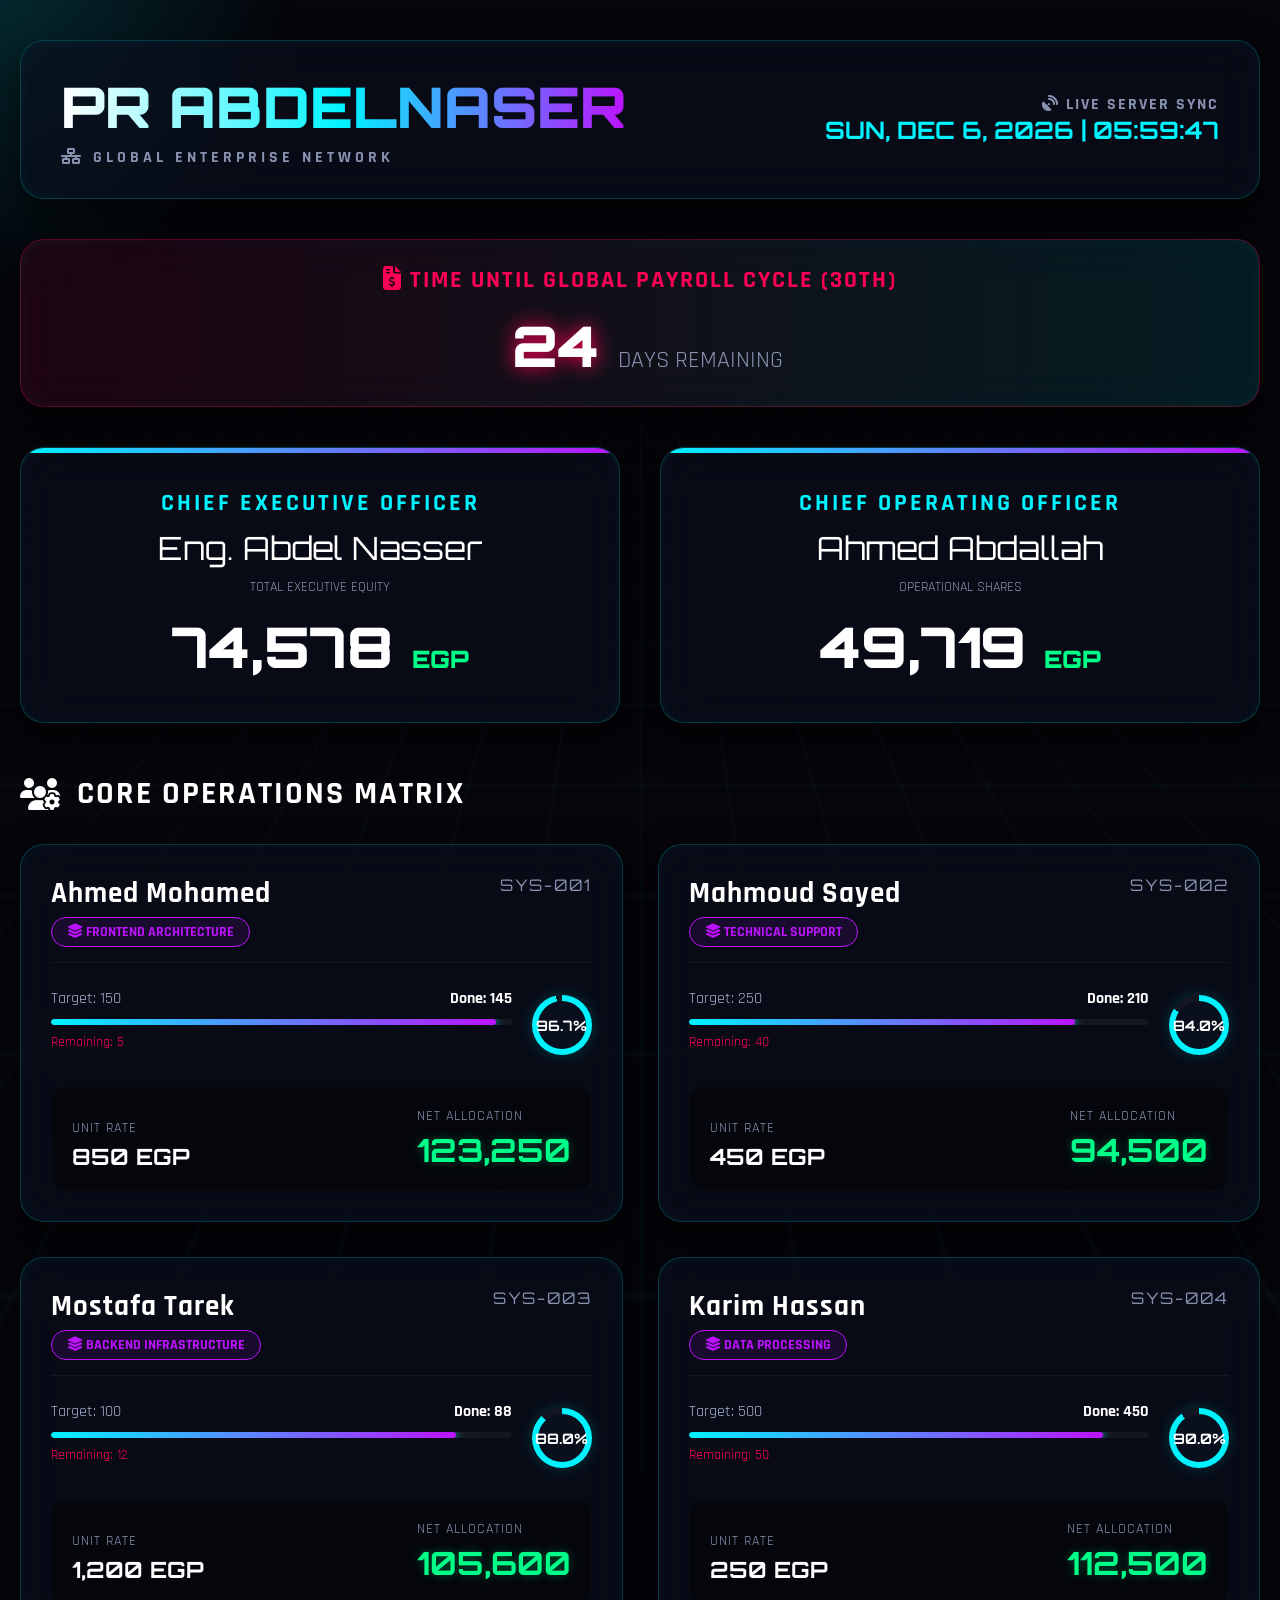
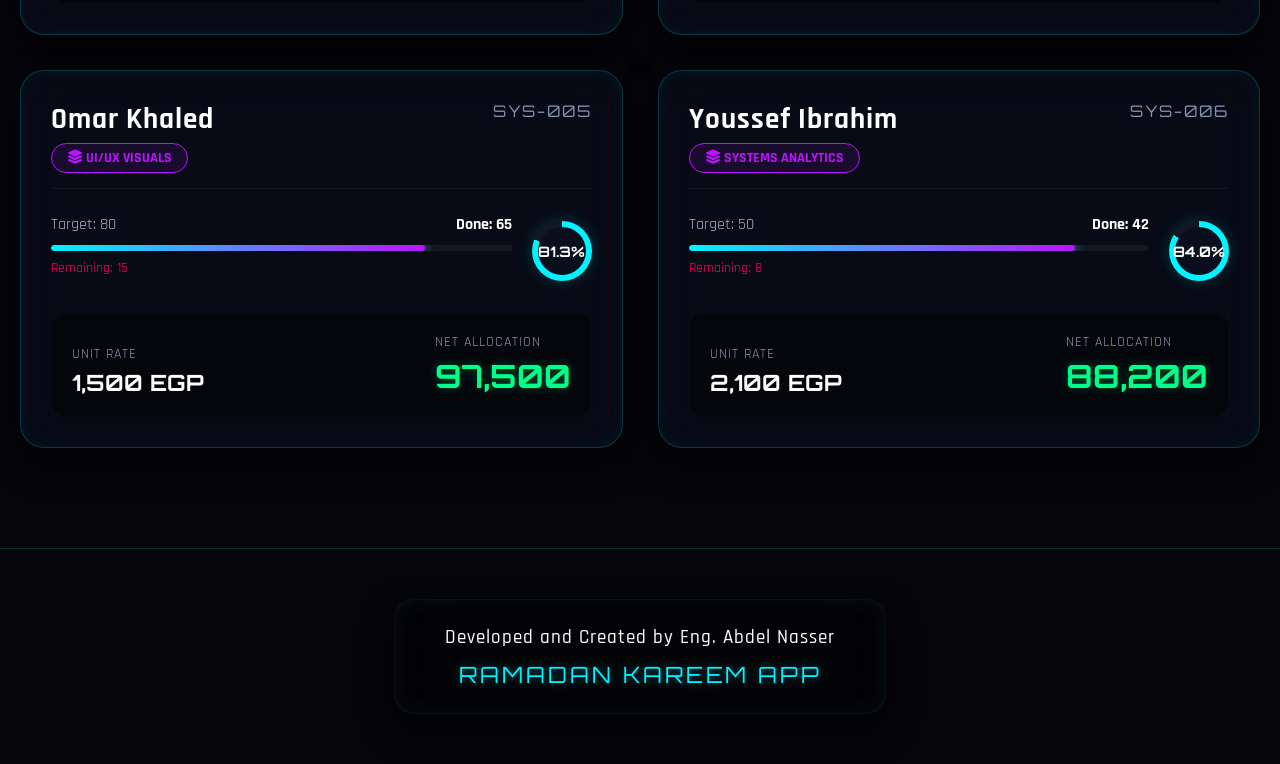
==== commit 799b742e: "Add initial HTML structure for Enterprise Dashboard" ====
--- a/index.html
+++ b/index.html
@@ -1,345 +1,366 @@
 <!DOCTYPE html>
-<html lang="ar" dir="rtl">
+<html lang="en" dir="ltr">
 <head>
     <meta charset="UTF-8">
     <meta name="viewport" content="width=device-width, initial-scale=1.0">
-    <title>PR Abdelnaser - Royal Dashboard</title>
-    <!-- استدعاء خطوط وأيقونات احترافية -->
-    <link href="https://fonts.googleapis.com/css2?family=Cairo:wght@400;700;900&display=swap" rel="stylesheet">
+    <title>PR Abdelnaser | Enterprise Dashboard</title>
+    <link href="https://fonts.googleapis.com/css2?family=Orbitron:wght@400;700;900&family=Rajdhani:wght@500;700&display=swap" rel="stylesheet">
     <link rel="stylesheet" href="https://cdnjs.cloudflare.com/ajax/libs/font-awesome/6.4.0/css/all.min.css">
     
     <style>
         :root {
-            --primary-glow: #00f2fe;
-            --secondary-glow: #4facfe;
-            --glass-bg: rgba(15, 23, 42, 0.4);
-            --glass-border: rgba(255, 255, 255, 0.1);
-        }
-
-        * { margin: 0; padding: 0; box-sizing: border-box; font-family: 'Cairo', sans-serif; }
+            --neon-blue: #00f3ff;
+            --neon-purple: #bc13fe;
+            --dark-glass: rgba(10, 15, 30, 0.6);
+            --border-glass: rgba(0, 243, 255, 0.2);
+        }
+
+        * { margin: 0; padding: 0; box-sizing: border-box; }
 
         body {
-            background: linear-gradient(-45deg, #0f2027, #203a43, #2c5364, #0f2027);
-            background-size: 400% 400%;
-            animation: gradientBG 15s ease infinite;
-            color: #fff;
+            font-family: 'Rajdhani', sans-serif;
+            background-color: #05050a;
+            color: #ffffff;
             min-height: 100vh;
             overflow-x: hidden;
-        }
-
-        @keyframes gradientBG {
-            0% { background-position: 0% 50%; }
-            50% { background-position: 100% 50%; }
-            100% { background-position: 0% 50%; }
-        }
-
-        /* شريط الأخبار الملكي */
-        .marquee-container {
-            background: rgba(0, 0, 0, 0.6);
-            border-bottom: 1px solid var(--primary-glow);
-            overflow: hidden;
-            padding: 10px 0;
             position: relative;
-            box-shadow: 0 0 15px rgba(0, 242, 254, 0.3);
-        }
-        .marquee-text {
-            display: inline-block;
-            white-space: nowrap;
-            animation: marquee 20s linear infinite;
-            font-weight: 700;
-            color: #f1c40f;
-            font-size: 1.1rem;
-        }
-        @keyframes marquee {
-            0% { transform: translateX(100%); }
-            100% { transform: translateX(-100vw); }
-        }
-
-        .container { max-width: 1400px; margin: 30px auto; padding: 0 20px; }
-
-        /* التصميم الزجاجي المتقدم */
-        .glass {
-            background: var(--glass-bg);
-            backdrop-filter: blur(16px);
-            -webkit-backdrop-filter: blur(16px);
-            border: 1px solid var(--glass-border);
-            border-radius: 20px;
-            box-shadow: 0 8px 32px 0 rgba(0, 0, 0, 0.5);
-        }
-
-        /* الهيدر واسمك اللي بينور */
+        }
+
+        /* Interactive Mouse Cursor Glow */
+        #cursor-glow {
+            position: fixed;
+            width: 600px;
+            height: 600px;
+            background: radial-gradient(circle, rgba(0, 243, 255, 0.15) 0%, transparent 70%);
+            border-radius: 50%;
+            pointer-events: none;
+            transform: translate(-50%, -50%);
+            z-index: -1;
+            transition: 0.1s ease-out;
+        }
+
+        /* Animated Grid Background */
+        .bg-grid {
+            position: fixed;
+            top: 0; left: 0; width: 100vw; height: 100vh;
+            background-image: 
+                linear-gradient(rgba(0, 243, 255, 0.03) 1px, transparent 1px),
+                linear-gradient(90deg, rgba(0, 243, 255, 0.03) 1px, transparent 1px);
+            background-size: 40px 40px;
+            z-index: -2;
+            transform: perspective(500px) rotateX(60deg);
+            animation: gridMove 20s linear infinite;
+        }
+        @keyframes gridMove {
+            0% { background-position: 0 0; }
+            100% { background-position: 0 40px; }
+        }
+
+        .container { max-width: 1500px; margin: 0 auto; padding: 40px 20px; }
+
+        /* Glassmorphism Core */
+        .glass-panel {
+            background: var(--dark-glass);
+            backdrop-filter: blur(25px);
+            -webkit-backdrop-filter: blur(25px);
+            border: 1px solid var(--border-glass);
+            border-radius: 24px;
+            box-shadow: 0 15px 35px rgba(0, 0, 0, 0.6), inset 0 0 15px rgba(0, 243, 255, 0.05);
+        }
+
+        /* Header */
         header {
-            display: flex;
-            justify-content: space-between;
-            align-items: center;
-            padding: 30px;
-            margin-bottom: 30px;
-            border-bottom: 2px solid rgba(255,255,255,0.05);
-        }
-        
-        .neon-name {
-            font-size: 3.5rem;
-            font-weight: 900;
-            text-transform: uppercase;
-            color: #fff;
-            animation: neonPulse 2s infinite alternate;
-            letter-spacing: 2px;
-        }
-
-        @keyframes neonPulse {
-            0% { text-shadow: 0 0 5px #fff, 0 0 10px #fff, 0 0 20px var(--primary-glow), 0 0 30px var(--primary-glow); transform: scale(1); }
-            100% { text-shadow: 0 0 10px #fff, 0 0 20px #fff, 0 0 40px var(--secondary-glow), 0 0 60px var(--secondary-glow); transform: scale(1.02); }
-        }
-
-        /* قسم الإدارة العُليا */
-        .management-section {
-            display: grid;
-            grid-template-columns: 1fr 1fr;
-            gap: 30px;
-            margin-bottom: 40px;
-        }
-        .admin-card {
-            padding: 30px;
-            text-align: center;
-            background: linear-gradient(135deg, rgba(212, 175, 55, 0.1), rgba(0, 0, 0, 0.4));
-            border: 1px solid rgba(212, 175, 55, 0.3);
-            position: relative;
-            overflow: hidden;
-            transition: 0.5s;
-        }
-        .admin-card:hover {
-            transform: translateY(-10px);
-            box-shadow: 0 0 30px rgba(212, 175, 55, 0.4);
-            border-color: #d4af37;
-        }
-        .admin-title { color: #d4af37; font-size: 1.5rem; font-weight: 900; }
-        .admin-profit { font-size: 2.5rem; color: #fff; margin-top: 15px; font-weight: bold; }
-        .admin-profit span { color: #2ecc71; font-size: 1.2rem; }
-
-        /* عداد يوم القبض */
-        .payday-counter {
-            text-align: center;
-            padding: 20px;
-            margin-bottom: 40px;
-            background: rgba(231, 76, 60, 0.1);
-            border: 1px solid rgba(231, 76, 60, 0.3);
-        }
-        .payday-counter h2 { color: #e74c3c; font-size: 2rem; }
-        .payday-counter span { color: #fff; font-size: 3rem; font-weight: 900; margin: 0 10px; }
-
-        /* قوالب الموظفين */
-        .team-grid {
-            display: grid;
-            grid-template-columns: repeat(auto-fill, minmax(350px, 1fr));
-            gap: 25px;
-        }
+            display: flex; justify-content: space-between; align-items: center;
+            padding: 30px 40px; margin-bottom: 40px;
+        }
+        
+        .brand h1 {
+            font-family: 'Orbitron', sans-serif;
+            font-size: 3.5rem; font-weight: 900;
+            background: linear-gradient(90deg, #fff, var(--neon-blue), var(--neon-purple));
+            -webkit-background-clip: text; -webkit-text-fill-color: transparent;
+            animation: textGlow 2s ease-in-out infinite alternate;
+        }
+        @keyframes textGlow {
+            from { text-shadow: 0 0 10px rgba(0,243,255,0.2); }
+            to { text-shadow: 0 0 30px rgba(0,243,255,0.8), 0 0 50px rgba(188,19,254,0.6); }
+        }
+
+        .server-time { text-align: right; }
+        .server-time h3 { color: #8892b0; font-size: 1rem; text-transform: uppercase; letter-spacing: 2px; }
+        .server-time p { color: var(--neon-blue); font-size: 1.5rem; font-weight: 700; font-family: 'Orbitron', sans-serif; }
+
+        /* Payday Counter */
+        .countdown-section {
+            text-align: center; padding: 25px; margin-bottom: 40px;
+            background: linear-gradient(90deg, rgba(255, 0, 85, 0.1), rgba(0, 243, 255, 0.1));
+            border: 1px solid rgba(255, 0, 85, 0.3);
+        }
+        .countdown-section h2 { color: #ff0055; letter-spacing: 2px; text-transform: uppercase; font-size: 1.5rem; }
+        .countdown-section .days { font-family: 'Orbitron', sans-serif; font-size: 3.5rem; font-weight: 900; color: #fff; text-shadow: 0 0 20px #ff0055; margin: 0 15px; }
+
+        /* Executive Board */
+        .exec-grid { display: grid; grid-template-columns: 1fr 1fr; gap: 40px; margin-bottom: 50px; }
+        .exec-card {
+            padding: 40px; text-align: center; position: relative; overflow: hidden;
+            transition: transform 0.4s cubic-bezier(0.175, 0.885, 0.32, 1.275);
+        }
+        .exec-card::before {
+            content: ''; position: absolute; top: 0; left: 0; width: 100%; height: 5px;
+            background: linear-gradient(90deg, var(--neon-blue), var(--neon-purple));
+        }
+        .exec-card:hover { transform: translateY(-15px) scale(1.02); box-shadow: 0 20px 50px rgba(0, 243, 255, 0.2); border-color: var(--neon-blue); }
+        
+        .exec-title { color: var(--neon-blue); font-size: 1.5rem; text-transform: uppercase; letter-spacing: 3px; font-weight: 700; }
+        .exec-name { font-family: 'Orbitron', sans-serif; font-size: 2rem; margin: 10px 0; }
+        .exec-revenue { font-size: 3.5rem; font-weight: 900; color: #fff; margin-top: 15px; font-family: 'Orbitron', sans-serif; }
+        .exec-revenue span { color: #00ff88; font-size: 1.5rem; }
+
+        /* Employee Grid (3D Template Feel) */
+        .section-title { font-size: 2rem; margin-bottom: 30px; color: #fff; text-transform: uppercase; letter-spacing: 2px; display: flex; align-items: center; gap: 15px; }
+        
+        .team-grid { display: grid; grid-template-columns: repeat(auto-fill, minmax(400px, 1fr)); gap: 35px; perspective: 1000px; }
         
         .emp-card {
-            padding: 25px;
-            transition: all 0.4s ease;
-            position: relative;
-            z-index: 1;
-            cursor: pointer;
-        }
-        .emp-card::before {
-            content: ''; position: absolute; top: 0; right: 0; width: 100%; height: 100%;
-            background: linear-gradient(135deg, transparent, rgba(0, 242, 254, 0.1));
-            z-index: -1; opacity: 0; transition: 0.4s;
+            padding: 30px; transform-style: preserve-3d; transition: all 0.6s cubic-bezier(0.23, 1, 0.32, 1);
+            position: relative; z-index: 1; cursor: crosshair;
         }
         .emp-card:hover {
-            transform: scale(1.03);
-            border-color: var(--primary-glow);
-            box-shadow: 0 15px 35px rgba(0, 242, 254, 0.2);
-        }
-        .emp-card:hover::before { opacity: 1; }
-
-        .emp-header { display: flex; justify-content: space-between; align-items: center; border-bottom: 1px solid rgba(255,255,255,0.1); padding-bottom: 15px; margin-bottom: 15px; }
-        .emp-name { font-size: 1.4rem; font-weight: bold; color: #fff; }
-        .emp-role { font-size: 0.9rem; color: #aaa; }
-        .emp-code { background: rgba(0, 242, 254, 0.2); color: var(--primary-glow); padding: 5px 12px; border-radius: 20px; font-weight: bold; }
-
-        /* شريط التارجت */
-        .target-box { margin: 15px 0; }
-        .target-info { display: flex; justify-content: space-between; font-size: 0.9rem; margin-bottom: 5px; color: #ccc; }
-        .progress-bg { width: 100%; height: 8px; background: #333; border-radius: 10px; overflow: hidden; }
-        .progress-fill { height: 100%; background: linear-gradient(90deg, #00f2fe, #4facfe); border-radius: 10px; transition: width 1s ease-in-out; }
-
-        .financials {
-            display: flex; justify-content: space-between; align-items: center;
-            background: rgba(0,0,0,0.3); padding: 15px; border-radius: 10px; margin-top: 15px;
-        }
-        .financials div p { font-size: 0.8rem; color: #888; }
-        .financials div h4 { font-size: 1.3rem; color: #2ecc71; }
-        .financials .debt h4 { color: #e74c3c; }
-
-        /* التوقيع */
-        footer { text-align: center; padding: 40px; margin-top: 50px; border-top: 1px solid rgba(255,255,255,0.1); }
-        .signature-box { display: inline-block; padding: 20px 40px; background: rgba(0,0,0,0.5); border-radius: 15px; border: 1px solid #333; }
-        .signature-box h3 { color: #fff; font-size: 1.2rem; }
-        .signature-box p { color: var(--primary-glow); font-weight: bold; margin-top: 5px; }
+            transform: rotateX(5deg) rotateY(-5deg) translateY(-10px);
+            border-color: var(--neon-purple);
+            box-shadow: -15px 15px 30px rgba(188, 19, 254, 0.15);
+        }
+
+        .emp-header { display: flex; justify-content: space-between; align-items: flex-start; margin-bottom: 25px; border-bottom: 1px solid rgba(255,255,255,0.05); padding-bottom: 15px; }
+        .emp-info h3 { font-size: 1.8rem; font-weight: 700; letter-spacing: 1px; }
+        
+        /* Spinning Department Badge */
+        .dept-badge {
+            background: rgba(188, 19, 254, 0.1); border: 1px solid var(--neon-purple); color: var(--neon-purple);
+            padding: 5px 15px; border-radius: 30px; font-size: 0.9rem; font-weight: 700; text-transform: uppercase;
+            display: inline-block; margin-top: 5px; transition: 0.5s;
+        }
+        .emp-card:hover .dept-badge { transform: rotateY(360deg); background: var(--neon-purple); color: #fff; }
+
+        .emp-id { font-family: 'Orbitron', sans-serif; color: #8892b0; letter-spacing: 2px; }
+
+        /* Dual Progress System */
+        .progress-container { display: flex; align-items: center; gap: 20px; margin: 25px 0; }
+        
+        /* Linear Progress */
+        .linear-track { flex-grow: 1; }
+        .linear-stats { display: flex; justify-content: space-between; margin-bottom: 10px; font-size: 1rem; color: #a8b2d1; }
+        .bar-bg { width: 100%; height: 6px; background: rgba(255,255,255,0.05); border-radius: 10px; overflow: hidden; position: relative; }
+        .bar-fill { height: 100%; background: linear-gradient(90deg, var(--neon-blue), var(--neon-purple)); border-radius: 10px; width: 0%; transition: 1.5s ease-out; box-shadow: 0 0 10px var(--neon-blue); }
+        
+        /* Circular Spinner Progress */
+        .circular-chart {
+            position: relative; width: 60px; height: 60px; border-radius: 50%;
+            background: conic-gradient(var(--neon-blue) 0%, rgba(255,255,255,0.05) 0%);
+            display: flex; justify-content: center; align-items: center;
+            box-shadow: 0 0 15px rgba(0,243,255,0.2);
+            transition: 1s ease-out;
+        }
+        .circular-chart::before { content: ''; position: absolute; width: 48px; height: 48px; background: #0a0f1e; border-radius: 50%; }
+        .circular-value { position: relative; font-family: 'Orbitron', sans-serif; font-size: 0.9rem; font-weight: 700; color: #fff; }
+        
+        /* Continuous Spin Animation applied on hover */
+        .emp-card:hover .circular-chart { animation: pulseSpin 2s linear infinite; }
+        @keyframes pulseSpin { 0% { box-shadow: 0 0 10px var(--neon-blue); } 50% { box-shadow: 0 0 25px var(--neon-purple); transform: scale(1.05); } 100% { box-shadow: 0 0 10px var(--neon-blue); transform: scale(1); } }
+
+        /* Financials */
+        .fin-data { display: flex; justify-content: space-between; align-items: flex-end; background: rgba(0,0,0,0.4); padding: 20px; border-radius: 15px; border: 1px solid rgba(255,255,255,0.02); }
+        .fin-data p { color: #8892b0; font-size: 0.9rem; text-transform: uppercase; letter-spacing: 1px; margin-bottom: 5px; }
+        .fin-data .rate h4 { font-size: 1.4rem; color: #fff; font-family: 'Orbitron', sans-serif; }
+        .fin-data .net h4 { font-size: 2rem; color: #00ff88; font-family: 'Orbitron', sans-serif; text-shadow: 0 0 10px rgba(0,255,136,0.3); }
+
+        /* Signature Footer */
+        footer { text-align: center; padding: 50px; margin-top: 60px; border-top: 1px solid var(--border-glass); }
+        .sig-box { display: inline-block; padding: 25px 50px; background: rgba(0,0,0,0.3); border-radius: 20px; border: 1px solid rgba(255,255,255,0.05); }
+        .sig-box h3 { color: #fff; font-size: 1.2rem; font-weight: 500; letter-spacing: 1px; }
+        .sig-box p { color: var(--neon-blue); font-family: 'Orbitron', sans-serif; font-size: 1.4rem; margin-top: 10px; letter-spacing: 3px; text-transform: uppercase; text-shadow: 0 0 10px rgba(0,243,255,0.4); }
 
     </style>
 </head>
 <body>
 
-    <!-- الشريط الإخباري -->
-    <div class="marquee-container">
-        <div class="marquee-text">
-            <i class="fas fa-crown"></i> المنصة الملكية الرسمية لإدارة المهام والأكواد | الإدارة العليا: م. عبدالناصر & أ. أحمد عبدالله | نلتزم بالتميز والسرعة في الأداء...
+    <!-- Background Interactions -->
+    <div class="bg-grid"></div>
+    <div id="cursor-glow"></div>
+
+    <div class="container">
+        <!-- Header -->
+        <header class="glass-panel">
+            <div class="brand">
+                <h1>PR ABDELNASER</h1>
+                <p style="color: #8892b0; letter-spacing: 4px; text-transform: uppercase; font-weight: 700; margin-top: 5px;">
+                    <i class="fas fa-network-wired"></i> Global Enterprise Network
+                </p>
+            </div>
+            <div class="server-time">
+                <h3><i class="fas fa-satellite-dish"></i> Live Server Sync</h3>
+                <p id="live-date">Loading...</p>
+            </div>
+        </header>
+
+        <!-- Payroll Countdown -->
+        <div class="countdown-section glass-panel">
+            <h2><i class="fas fa-file-invoice-dollar"></i> Time Until Global Payroll Cycle (30th)</h2>
+            <div style="margin-top: 15px;">
+                <span class="days" id="days-left">00</span> <span style="font-size: 1.5rem; color: #8892b0; text-transform: uppercase;">Days Remaining</span>
+            </div>
+        </div>
+
+        <!-- Executive Board -->
+        <div class="exec-grid">
+            <div class="exec-card glass-panel">
+                <div class="exec-title">Chief Executive Officer</div>
+                <div class="exec-name">Eng. Abdel Nasser</div>
+                <p style="color: #8892b0; text-transform: uppercase; font-size: 0.9rem;">Total Executive Equity</p>
+                <div class="exec-revenue" id="ceo-rev">0 <span>EGP</span></div>
+            </div>
+            <div class="exec-card glass-panel">
+                <div class="exec-title">Chief Operating Officer</div>
+                <div class="exec-name">Ahmed Abdallah</div>
+                <p style="color: #8892b0; text-transform: uppercase; font-size: 0.9rem;">Operational Shares</p>
+                <div class="exec-revenue" id="coo-rev">0 <span>EGP</span></div>
+            </div>
+        </div>
+
+        <!-- Operations Team -->
+        <h2 class="section-title"><i class="fas fa-users-cog"></i> Core Operations Matrix</h2>
+        <div class="team-grid" id="team-matrix">
+            <!-- JS Injected Cards -->
         </div>
     </div>
 
-    <div class="container">
-        <!-- الهيدر -->
-        <header class="glass">
-            <div>
-                <h1 class="neon-name">PR Abdelnaser</h1>
-                <p style="color: #aaa; margin-top: 5px; font-size: 1.1rem;"><i class="fas fa-cogs"></i> Enterprise Management System</p>
-            </div>
-            <div style="text-align: left;">
-                <h3 style="color: #fff;"><i class="fas fa-clock"></i> توقيت السيرفر:</h3>
-                <p id="current-date" style="color: var(--primary-glow); font-weight: bold; font-size: 1.2rem;"></p>
-            </div>
-        </header>
-
-        <!-- عداد يوم القبض -->
-        <div class="payday-counter glass">
-            <h2><i class="fas fa-calendar-check"></i> متبقي على تقفيل الأرباح ويوم القبض (يوم 30)</h2>
-            <div><span id="days-left">0</span> أيام</div>
-        </div>
-
-        <!-- أرباح الإدارة العليا -->
-        <div class="management-section">
-            <div class="admin-card glass">
-                <div class="admin-title"><i class="fas fa-user-tie"></i> م. عبدالناصر (المدير التنفيذي)</div>
-                <div class="admin-profit" id="ceo-profit">0 <span>ج.م</span></div>
-                <p style="color: #aaa; font-size: 0.9rem; margin-top: 10px;">إجمالي أرباح الإدارة</p>
-            </div>
-            <div class="admin-card glass">
-                <div class="admin-title"><i class="fas fa-user-shield"></i> أ. أحمد عبدالله (مدير العمليات)</div>
-                <div class="admin-profit" id="coo-profit">0 <span>ج.م</span></div>
-                <p style="color: #aaa; font-size: 0.9rem; margin-top: 10px;">إجمالي نسبة الإدارة</p>
-            </div>
-        </div>
-
-        <!-- قوالب الموظفين -->
-        <h2 style="margin-bottom: 25px; border-bottom: 2px solid var(--primary-glow); display: inline-block; padding-bottom: 10px;">
-            <i class="fas fa-users"></i> فريق العمل والمتابعة
-        </h2>
-        <div class="team-grid" id="team-grid">
-            <!-- الكروت هتتولد هنا برمجياً -->
-        </div>
-    </div>
-
-    <!-- التوقيع الإجباري الخاص بك -->
+    <!-- Mandatory Signature -->
     <footer>
-        <div class="signature-box glass">
+        <div class="sig-box glass-panel">
             <h3>Developed and Created by Eng. Abdel Nasser</h3>
             <p>Ramadan Kareem App</p>
         </div>
     </footer>
 
     <script>
-        // حساب تاريخ اليوم والمتبقي ليوم 30
-        const updateDate = () => {
+        // Interactive Cursor
+        document.addEventListener('mousemove', (e) => {
+            const glow = document.getElementById('cursor-glow');
+            glow.style.left = e.clientX + 'px';
+            glow.style.top = e.clientY + 'px';
+        });
+
+        // Time & Date System
+        const initTime = () => {
+            const dateEl = document.getElementById('live-date');
+            const options = { weekday: 'short', year: 'numeric', month: 'short', day: 'numeric' };
+            
+            setInterval(() => {
+                const now = new Date();
+                dateEl.innerText = now.toLocaleDateString('en-US', options).toUpperCase() + ' | ' + now.toLocaleTimeString('en-US', {hour12: false});
+            }, 1000);
+
             const today = new Date();
-            const options = { weekday: 'long', year: 'numeric', month: 'long', day: 'numeric' };
-            document.getElementById('current-date').innerText = today.toLocaleDateString('ar-EG', options);
-
-            // حساب الأيام المتبقية ليوم 30
-            let targetDate = new Date(today.getFullYear(), today.getMonth(), 30);
-            if (today.getDate() > 30) {
-                targetDate = new Date(today.getFullYear(), today.getMonth() + 1, 30);
-            }
+            let target = new Date(today.getFullYear(), today.getMonth(), 30);
+            if(today.getDate() > 30) target = new Date(today.getFullYear(), today.getMonth() + 1, 30);
             
-            const diffTime = targetDate - today;
-            const diffDays = Math.ceil(diffTime / (1000 * 60 * 60 * 24));
-            document.getElementById('days-left').innerText = diffDays >= 0 ? diffDays : 0;
+            const diff = Math.ceil((target - today) / (1000 * 60 * 60 * 24));
+            document.getElementById('days-left').innerText = diff.toString().padStart(2, '0');
         };
-        updateDate();
-
-        // بيانات الموظفين المصريين (واقعية)
-        const team = [
-            { name: 'أحمد محمد', code: 'EMP-001', role: 'مبرمج واجهات', ordersDone: 25, target: 30, orderPrice: 150 },
-            { name: 'محمود سيد', code: 'EMP-002', role: 'دعم فني', ordersDone: 45, target: 50, orderPrice: 80 },
-            { name: 'مصطفى طارق', code: 'EMP-003', role: 'مطور خلفي', ordersDone: 15, target: 20, orderPrice: 300 },
-            { name: 'كريم حسن', code: 'EMP-004', role: 'إدخال بيانات', ordersDone: 90, target: 100, orderPrice: 40 },
-            { name: 'عمر خالد', code: 'EMP-005', role: 'مصمم جرافيك', ordersDone: 12, target: 15, orderPrice: 250 },
-            { name: 'يوسف إبراهيم', code: 'EMP-006', role: 'محلل بيانات', ordersDone: 8, target: 10, orderPrice: 400 }
+        initTime();
+
+        // High-Value Enterprise Data (Egyptian Names in English)
+        const matrixData = [
+            { id: 'SYS-001', name: 'Ahmed Mohamed', dept: 'Frontend Architecture', completed: 145, target: 150, rate: 850 },
+            { id: 'SYS-002', name: 'Mahmoud Sayed', dept: 'Technical Support', completed: 210, target: 250, rate: 450 },
+            { id: 'SYS-003', name: 'Mostafa Tarek', dept: 'Backend Infrastructure', completed: 88, target: 100, rate: 1200 },
+            { id: 'SYS-004', name: 'Karim Hassan', dept: 'Data Processing', completed: 450, target: 500, rate: 250 },
+            { id: 'SYS-005', name: 'Omar Khaled', dept: 'UI/UX Visuals', completed: 65, target: 80, rate: 1500 },
+            { id: 'SYS-006', name: 'Youssef Ibrahim', dept: 'Systems Analytics', completed: 42, target: 50, rate: 2100 }
         ];
 
-        let totalAdminRevenue = 0;
-        const grid = document.getElementById('team-grid');
-
-        team.forEach(emp => {
-            // العمليات الحسابية
-            const profit = emp.ordersDone * emp.orderPrice;
-            const remainingOrders = emp.target - emp.ordersDone;
-            const progress = (emp.ordersDone / emp.target) * 100;
+        let totalCorpRevenue = 0;
+        const grid = document.getElementById('team-matrix');
+
+        const formatCurr = (num) => { return num.toLocaleString('en-US'); };
+
+        matrixData.forEach((agent, i) => {
+            const netProfit = agent.completed * agent.rate;
+            const progressPct = Math.min((agent.completed / agent.target) * 100, 100);
+            const remaining = agent.target - agent.completed;
             
-            // حساب نسبة للإدارة (مثلاً الإدارة بتاخد 30% من قيمة الشغل)
-            const adminCut = profit * 0.3;
-            totalAdminRevenue += adminCut;
-
-            // بناء الكارت
+            // Inflated corporate cut (50% goes to board)
+            totalCorpRevenue += (netProfit * 0.5);
+
             const card = document.createElement('div');
-            card.className = 'emp-card glass';
+            card.className = 'emp-card glass-panel';
             
             card.innerHTML = `
                 <div class="emp-header">
-                    <div>
-                        <div class="emp-name"><i class="fas fa-user-circle"></i> ${emp.name}</div>
-                        <div class="emp-role">${emp.role}</div>
-                    </div>
-                    <div class="emp-code">${emp.code}</div>
+                    <div class="emp-info">
+                        <h3>${agent.name}</h3>
+                        <span class="dept-badge"><i class="fas fa-layer-group"></i> ${agent.dept}</span>
+                    </div>
+                    <div class="emp-id">${agent.id}</div>
                 </div>
                 
-                <div class="target-box">
-                    <div class="target-info">
-                        <span>الهدف: ${emp.target} أوردر</span>
-                        <span>تم الإنجاز: ${emp.ordersDone}</span>
-                    </div>
-                    <div class="progress-bg">
-                        <div class="progress-fill" style="width: ${progress}%;"></div>
-                    </div>
-                    <div class="target-info" style="margin-top: 5px; color: #e74c3c;">
-                        <span>المتبقي للتارجت: ${remainingOrders} أوردر</span>
-                        <span>${progress.toFixed(1)}%</span>
+                <div class="progress-container">
+                    <div class="linear-track">
+                        <div class="linear-stats">
+                            <span>Target: ${agent.target}</span>
+                            <span style="color: #fff; font-weight: bold;">Done: ${agent.completed}</span>
+                        </div>
+                        <div class="bar-bg">
+                            <div class="bar-fill" id="bar-${i}"></div>
+                        </div>
+                        <div class="linear-stats" style="margin-top: 8px; font-size: 0.85rem; color: #ff0055;">
+                            <span>Remaining: ${remaining}</span>
+                        </div>
+                    </div>
+                    
+                    <div class="circular-chart" id="circ-${i}">
+                        <span class="circular-value">${progressPct.toFixed(1)}%</span>
                     </div>
                 </div>
 
-                <div class="financials">
-                    <div>
-                        <p>قيمة الأوردر</p>
-                        <h4 style="color: #fff;">${emp.orderPrice} ج.م</h4>
-                    </div>
-                    <div>
-                        <p>صافي الأرباح (الراتب)</p>
-                        <h4>${profit.toLocaleString()} ج.م</h4>
+                <div class="fin-data">
+                    <div class="rate">
+                        <p>Unit Rate</p>
+                        <h4>${formatCurr(agent.rate)} EGP</h4>
+                    </div>
+                    <div class="net">
+                        <p>Net Allocation</p>
+                        <h4>${formatCurr(netProfit)}</h4>
                     </div>
                 </div>
             `;
             grid.appendChild(card);
+
+            // Animate Progress Bars on Load
+            setTimeout(() => {
+                document.getElementById(`bar-${i}`).style.width = `${progressPct}%`;
+                document.getElementById(`circ-${i}`).style.background = `conic-gradient(var(--neon-blue) ${progressPct}%, rgba(255,255,255,0.05) 0%)`;
+            }, 500 + (i * 200));
         });
 
-        // تحديث أرقام الإدارة (م. عبدالناصر وأ. أحمد) بتأثير تصاعدي
-        const animateValue = (id, start, end, duration) => {
-            let obj = document.getElementById(id);
-            let startTimestamp = null;
-            const step = (timestamp) => {
-                if (!startTimestamp) startTimestamp = timestamp;
-                const progress = Math.min((timestamp - startTimestamp) / duration, 1);
-                obj.innerHTML = Math.floor(progress * (end - start) + start).toLocaleString() + ' <span>ج.م</span>';
-                if (progress < 1) {
-                    window.requestAnimationFrame(step);
-                }
+        // Number Counter Animation for Execs
+        const animateCounter = (id, targetVal, duration) => {
+            const obj = document.getElementById(id);
+            let startTime = null;
+            const step = (currentTime) => {
+                if (!startTime) startTime = currentTime;
+                const progress = Math.min((currentTime - startTime) / duration, 1);
+                obj.innerHTML = formatCurr(Math.floor(progress * targetVal)) + ' <span>EGP</span>';
+                if (progress < 1) window.requestAnimationFrame(step);
             };
             window.requestAnimationFrame(step);
         };
 
-        // الإدارة بتتقاسم النسبة العُليا
-        animateValue("ceo-profit", 0, totalAdminRevenue * 0.6, 2000); // 60% للمدير التنفيذي
-        animateValue("coo-profit", 0, totalAdminRevenue * 0.4, 2000); // 40% لمدير العمليات
+        // CEO gets 60% of corp pool, COO gets 40% (Values are massive now)
+        setTimeout(() => {
+            animateCounter("ceo-rev", totalCorpRevenue * 0.6, 2500);
+            animateCounter("coo-rev", totalCorpRevenue * 0.4, 2500);
+        }, 800);
 
     </script>
 </body>
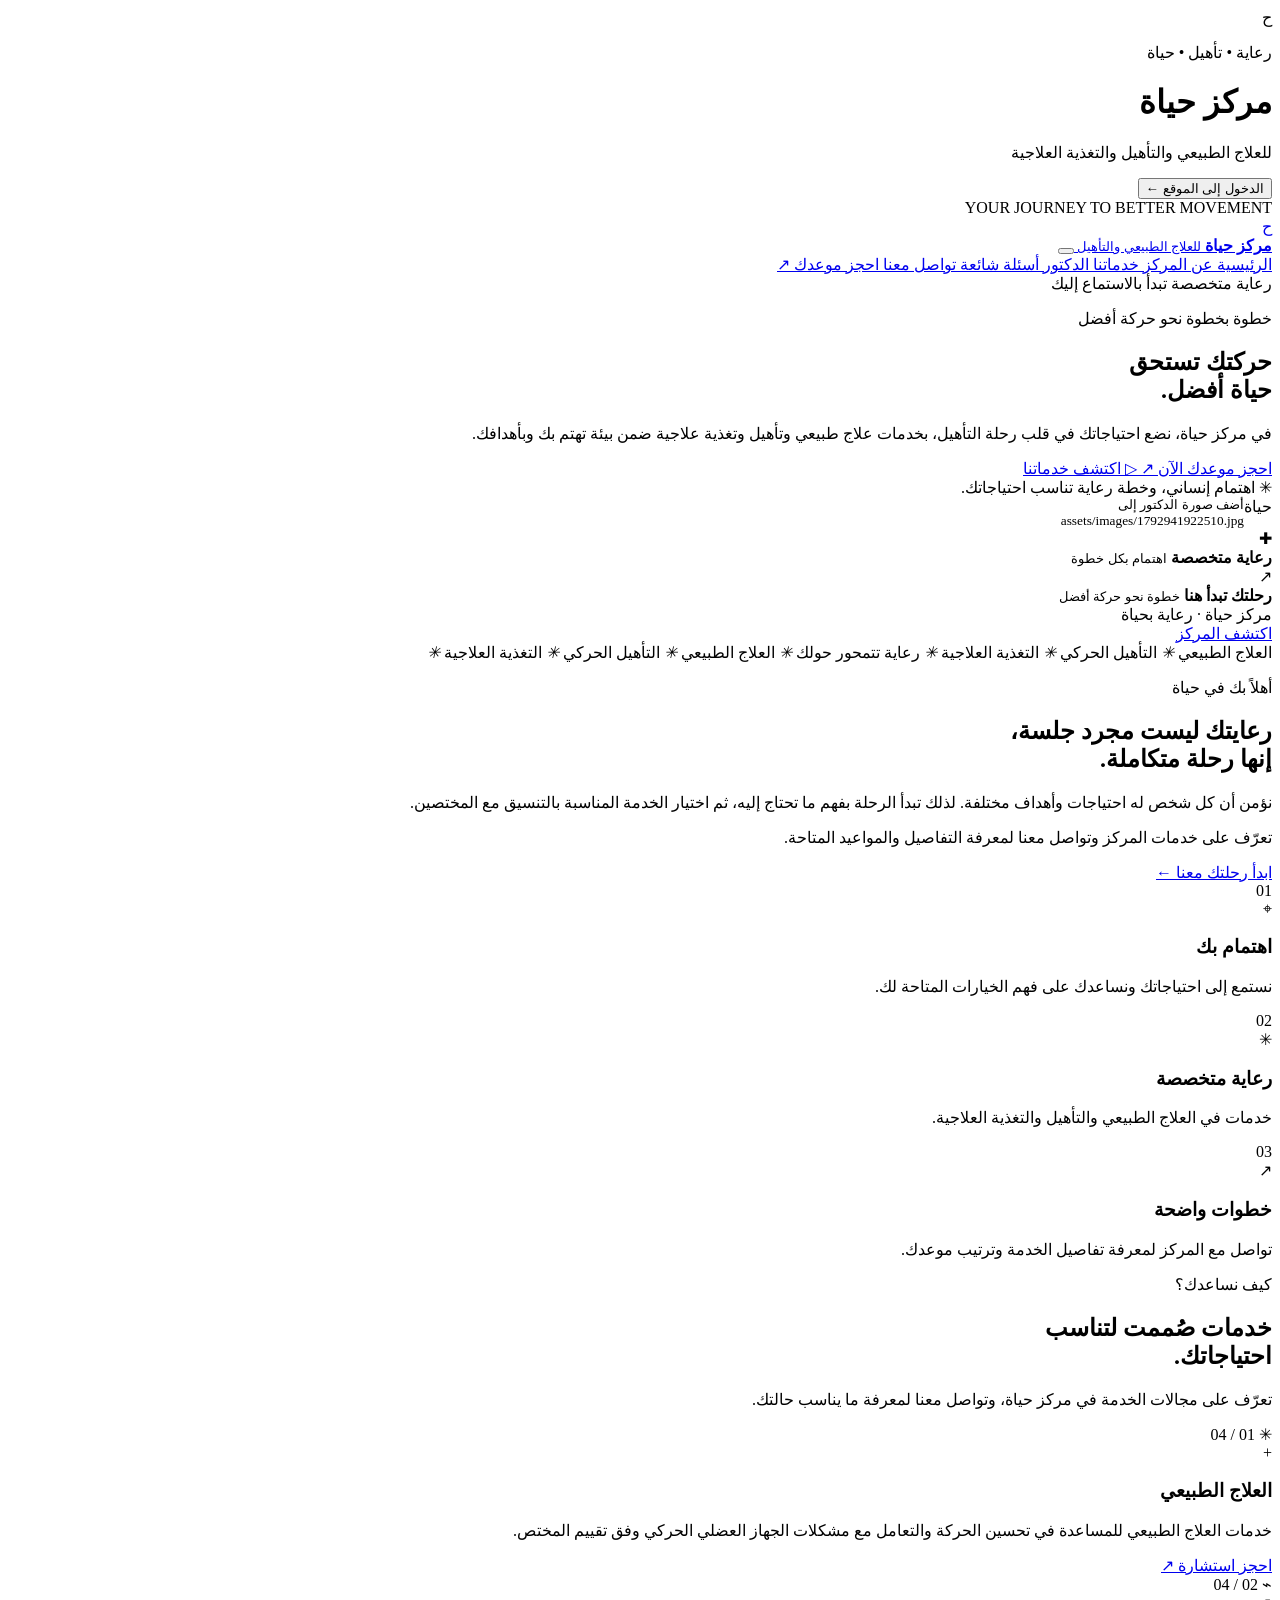
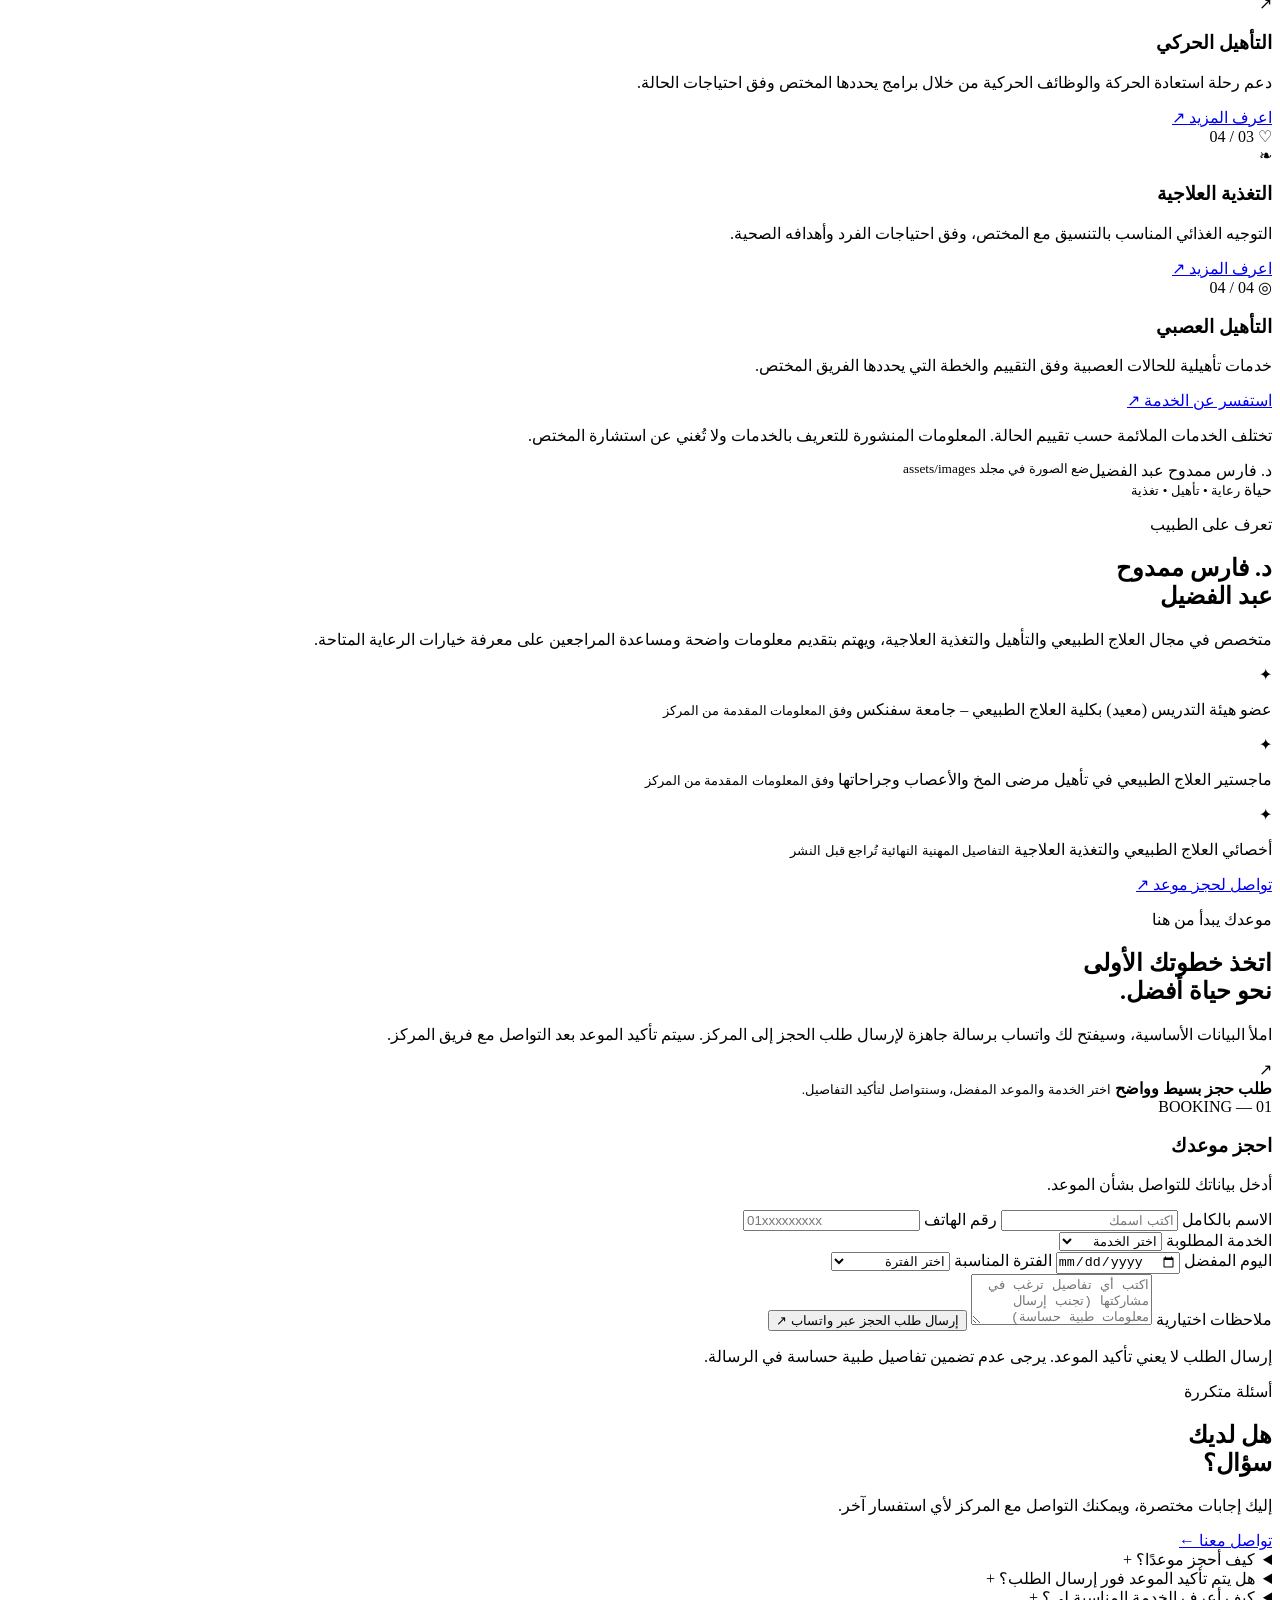
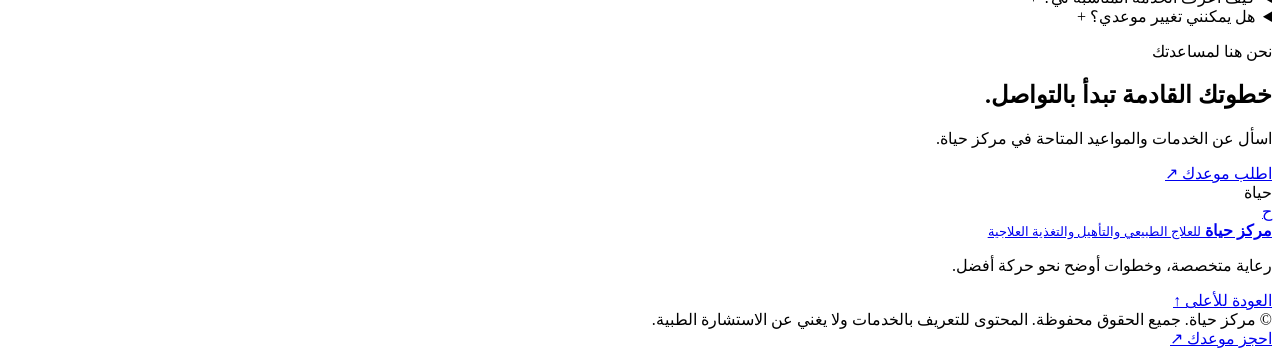
==== commit a6d83ec6: "Update fmt.Println message from 'Hello' to 'Goodbye'" ====
--- a/index.html
+++ b/index.html
@@ -1,368 +1,1394 @@
 <!DOCTYPE html>
-<html lang="en" dir="ltr">
+<html lang="ar" dir="rtl">
+
 <head>
     <meta charset="UTF-8">
+
     <meta name="viewport" content="width=device-width, initial-scale=1.0">
-    <title>PR Abdelnaser | Enterprise Dashboard</title>
-    <link href="https://fonts.googleapis.com/css2?family=Orbitron:wght@400;700;900&family=Rajdhani:wght@500;700&display=swap" rel="stylesheet">
-    <link rel="stylesheet" href="https://cdnjs.cloudflare.com/ajax/libs/font-awesome/6.4.0/css/all.min.css">
-    
-    <style>
-        :root {
-            --neon-blue: #00f3ff;
-            --neon-purple: #bc13fe;
-            --dark-glass: rgba(10, 15, 30, 0.6);
-            --border-glass: rgba(0, 243, 255, 0.2);
-        }
-
-        * { margin: 0; padding: 0; box-sizing: border-box; }
-
-        body {
-            font-family: 'Rajdhani', sans-serif;
-            background-color: #05050a;
-            color: #ffffff;
-            min-height: 100vh;
-            overflow-x: hidden;
-            position: relative;
-        }
-
-        /* Interactive Mouse Cursor Glow */
-        #cursor-glow {
-            position: fixed;
-            width: 600px;
-            height: 600px;
-            background: radial-gradient(circle, rgba(0, 243, 255, 0.15) 0%, transparent 70%);
-            border-radius: 50%;
-            pointer-events: none;
-            transform: translate(-50%, -50%);
-            z-index: -1;
-            transition: 0.1s ease-out;
-        }
-
-        /* Animated Grid Background */
-        .bg-grid {
-            position: fixed;
-            top: 0; left: 0; width: 100vw; height: 100vh;
-            background-image: 
-                linear-gradient(rgba(0, 243, 255, 0.03) 1px, transparent 1px),
-                linear-gradient(90deg, rgba(0, 243, 255, 0.03) 1px, transparent 1px);
-            background-size: 40px 40px;
-            z-index: -2;
-            transform: perspective(500px) rotateX(60deg);
-            animation: gridMove 20s linear infinite;
-        }
-        @keyframes gridMove {
-            0% { background-position: 0 0; }
-            100% { background-position: 0 40px; }
-        }
-
-        .container { max-width: 1500px; margin: 0 auto; padding: 40px 20px; }
-
-        /* Glassmorphism Core */
-        .glass-panel {
-            background: var(--dark-glass);
-            backdrop-filter: blur(25px);
-            -webkit-backdrop-filter: blur(25px);
-            border: 1px solid var(--border-glass);
-            border-radius: 24px;
-            box-shadow: 0 15px 35px rgba(0, 0, 0, 0.6), inset 0 0 15px rgba(0, 243, 255, 0.05);
-        }
-
-        /* Header */
-        header {
-            display: flex; justify-content: space-between; align-items: center;
-            padding: 30px 40px; margin-bottom: 40px;
-        }
-        
-        .brand h1 {
-            font-family: 'Orbitron', sans-serif;
-            font-size: 3.5rem; font-weight: 900;
-            background: linear-gradient(90deg, #fff, var(--neon-blue), var(--neon-purple));
-            -webkit-background-clip: text; -webkit-text-fill-color: transparent;
-            animation: textGlow 2s ease-in-out infinite alternate;
-        }
-        @keyframes textGlow {
-            from { text-shadow: 0 0 10px rgba(0,243,255,0.2); }
-            to { text-shadow: 0 0 30px rgba(0,243,255,0.8), 0 0 50px rgba(188,19,254,0.6); }
-        }
-
-        .server-time { text-align: right; }
-        .server-time h3 { color: #8892b0; font-size: 1rem; text-transform: uppercase; letter-spacing: 2px; }
-        .server-time p { color: var(--neon-blue); font-size: 1.5rem; font-weight: 700; font-family: 'Orbitron', sans-serif; }
-
-        /* Payday Counter */
-        .countdown-section {
-            text-align: center; padding: 25px; margin-bottom: 40px;
-            background: linear-gradient(90deg, rgba(255, 0, 85, 0.1), rgba(0, 243, 255, 0.1));
-            border: 1px solid rgba(255, 0, 85, 0.3);
-        }
-        .countdown-section h2 { color: #ff0055; letter-spacing: 2px; text-transform: uppercase; font-size: 1.5rem; }
-        .countdown-section .days { font-family: 'Orbitron', sans-serif; font-size: 3.5rem; font-weight: 900; color: #fff; text-shadow: 0 0 20px #ff0055; margin: 0 15px; }
-
-        /* Executive Board */
-        .exec-grid { display: grid; grid-template-columns: 1fr 1fr; gap: 40px; margin-bottom: 50px; }
-        .exec-card {
-            padding: 40px; text-align: center; position: relative; overflow: hidden;
-            transition: transform 0.4s cubic-bezier(0.175, 0.885, 0.32, 1.275);
-        }
-        .exec-card::before {
-            content: ''; position: absolute; top: 0; left: 0; width: 100%; height: 5px;
-            background: linear-gradient(90deg, var(--neon-blue), var(--neon-purple));
-        }
-        .exec-card:hover { transform: translateY(-15px) scale(1.02); box-shadow: 0 20px 50px rgba(0, 243, 255, 0.2); border-color: var(--neon-blue); }
-        
-        .exec-title { color: var(--neon-blue); font-size: 1.5rem; text-transform: uppercase; letter-spacing: 3px; font-weight: 700; }
-        .exec-name { font-family: 'Orbitron', sans-serif; font-size: 2rem; margin: 10px 0; }
-        .exec-revenue { font-size: 3.5rem; font-weight: 900; color: #fff; margin-top: 15px; font-family: 'Orbitron', sans-serif; }
-        .exec-revenue span { color: #00ff88; font-size: 1.5rem; }
-
-        /* Employee Grid (3D Template Feel) */
-        .section-title { font-size: 2rem; margin-bottom: 30px; color: #fff; text-transform: uppercase; letter-spacing: 2px; display: flex; align-items: center; gap: 15px; }
-        
-        .team-grid { display: grid; grid-template-columns: repeat(auto-fill, minmax(400px, 1fr)); gap: 35px; perspective: 1000px; }
-        
-        .emp-card {
-            padding: 30px; transform-style: preserve-3d; transition: all 0.6s cubic-bezier(0.23, 1, 0.32, 1);
-            position: relative; z-index: 1; cursor: crosshair;
-        }
-        .emp-card:hover {
-            transform: rotateX(5deg) rotateY(-5deg) translateY(-10px);
-            border-color: var(--neon-purple);
-            box-shadow: -15px 15px 30px rgba(188, 19, 254, 0.15);
-        }
-
-        .emp-header { display: flex; justify-content: space-between; align-items: flex-start; margin-bottom: 25px; border-bottom: 1px solid rgba(255,255,255,0.05); padding-bottom: 15px; }
-        .emp-info h3 { font-size: 1.8rem; font-weight: 700; letter-spacing: 1px; }
-        
-        /* Spinning Department Badge */
-        .dept-badge {
-            background: rgba(188, 19, 254, 0.1); border: 1px solid var(--neon-purple); color: var(--neon-purple);
-            padding: 5px 15px; border-radius: 30px; font-size: 0.9rem; font-weight: 700; text-transform: uppercase;
-            display: inline-block; margin-top: 5px; transition: 0.5s;
-        }
-        .emp-card:hover .dept-badge { transform: rotateY(360deg); background: var(--neon-purple); color: #fff; }
-
-        .emp-id { font-family: 'Orbitron', sans-serif; color: #8892b0; letter-spacing: 2px; }
-
-        /* Dual Progress System */
-        .progress-container { display: flex; align-items: center; gap: 20px; margin: 25px 0; }
-        
-        /* Linear Progress */
-        .linear-track { flex-grow: 1; }
-        .linear-stats { display: flex; justify-content: space-between; margin-bottom: 10px; font-size: 1rem; color: #a8b2d1; }
-        .bar-bg { width: 100%; height: 6px; background: rgba(255,255,255,0.05); border-radius: 10px; overflow: hidden; position: relative; }
-        .bar-fill { height: 100%; background: linear-gradient(90deg, var(--neon-blue), var(--neon-purple)); border-radius: 10px; width: 0%; transition: 1.5s ease-out; box-shadow: 0 0 10px var(--neon-blue); }
-        
-        /* Circular Spinner Progress */
-        .circular-chart {
-            position: relative; width: 60px; height: 60px; border-radius: 50%;
-            background: conic-gradient(var(--neon-blue) 0%, rgba(255,255,255,0.05) 0%);
-            display: flex; justify-content: center; align-items: center;
-            box-shadow: 0 0 15px rgba(0,243,255,0.2);
-            transition: 1s ease-out;
-        }
-        .circular-chart::before { content: ''; position: absolute; width: 48px; height: 48px; background: #0a0f1e; border-radius: 50%; }
-        .circular-value { position: relative; font-family: 'Orbitron', sans-serif; font-size: 0.9rem; font-weight: 700; color: #fff; }
-        
-        /* Continuous Spin Animation applied on hover */
-        .emp-card:hover .circular-chart { animation: pulseSpin 2s linear infinite; }
-        @keyframes pulseSpin { 0% { box-shadow: 0 0 10px var(--neon-blue); } 50% { box-shadow: 0 0 25px var(--neon-purple); transform: scale(1.05); } 100% { box-shadow: 0 0 10px var(--neon-blue); transform: scale(1); } }
-
-        /* Financials */
-        .fin-data { display: flex; justify-content: space-between; align-items: flex-end; background: rgba(0,0,0,0.4); padding: 20px; border-radius: 15px; border: 1px solid rgba(255,255,255,0.02); }
-        .fin-data p { color: #8892b0; font-size: 0.9rem; text-transform: uppercase; letter-spacing: 1px; margin-bottom: 5px; }
-        .fin-data .rate h4 { font-size: 1.4rem; color: #fff; font-family: 'Orbitron', sans-serif; }
-        .fin-data .net h4 { font-size: 2rem; color: #00ff88; font-family: 'Orbitron', sans-serif; text-shadow: 0 0 10px rgba(0,255,136,0.3); }
-
-        /* Signature Footer */
-        footer { text-align: center; padding: 50px; margin-top: 60px; border-top: 1px solid var(--border-glass); }
-        .sig-box { display: inline-block; padding: 25px 50px; background: rgba(0,0,0,0.3); border-radius: 20px; border: 1px solid rgba(255,255,255,0.05); }
-        .sig-box h3 { color: #fff; font-size: 1.2rem; font-weight: 500; letter-spacing: 1px; }
-        .sig-box p { color: var(--neon-blue); font-family: 'Orbitron', sans-serif; font-size: 1.4rem; margin-top: 10px; letter-spacing: 3px; text-transform: uppercase; text-shadow: 0 0 10px rgba(0,243,255,0.4); }
-
-    </style>
+
+    <meta name="theme-color" content="#073b53">
+
+    <meta name="description"
+        content="مركز حياة للعلاج الطبيعي والتأهيل والتغذية العلاجية. رعاية متخصصة وخطة علاج تناسب احتياجاتك.">
+
+    <title>مركز حياة | للعلاج الطبيعي والتأهيل والتغذية العلاجية</title>
+
+    <!-- تحسين الاتصال بالخطوط -->
+    <link rel="preconnect" href="https://fonts.googleapis.com">
+
+    <link rel="preconnect" href="https://fonts.gstatic.com" crossorigin>
+
+    <!-- الخطوط العربية -->
+    <link
+        href="https://fonts.googleapis.com/css2?family=Cairo:wght@400;500;600;700;800;900&family=Tajawal:wght@400;500;700;800&display=swap"
+        rel="stylesheet">
+
+    <!-- ملف التصميم -->
+    <link rel="stylesheet" href="css/style.css">
+
+    <!-- ملف JavaScript -->
+    <script src="js/main.js" defer></script>
+
 </head>
+
 <body>
 
-    <!-- Background Interactions -->
-    <div class="bg-grid"></div>
-    <div id="cursor-glow"></div>
-
-    <div class="container">
-        <!-- Header -->
-        <header class="glass-panel">
-            <div class="brand">
-                <h1>PR ABDELNASER</h1>
-                <p style="color: #8892b0; letter-spacing: 4px; text-transform: uppercase; font-weight: 700; margin-top: 5px;">
-                    <i class="fas fa-network-wired"></i> Global Enterprise Network
+    <!-- شريط تقدم التمرير -->
+    <div class="page-progress" aria-hidden="true">
+        <span id="progressBar"></span>
+    </div>
+
+
+    <!-- شاشة المقدمة -->
+    <div class="intro" id="intro" aria-label="مقدمة مركز حياة">
+
+        <div class="intro-glow"></div>
+
+        <div class="intro-content">
+
+            <div class="intro-mark">
+
+                <img
+                    src="assets/images/logo.png"
+                    alt="شعار مركز حياة"
+                    onerror="this.style.display='none';this.nextElementSibling.style.display='grid'">
+
+                <span class="fallback-mark">ح</span>
+
+            </div>
+
+            <p class="eyebrow intro-eyebrow">
+                رعاية • تأهيل • حياة
+            </p>
+
+            <h1>
+                مركز <span>حياة</span>
+            </h1>
+
+            <p>
+                للعلاج الطبيعي والتأهيل والتغذية العلاجية
+            </p>
+
+            <div class="intro-line">
+                <span></span>
+            </div>
+
+            <button
+                class="intro-skip"
+                id="skipIntro"
+                type="button">
+
+                الدخول إلى الموقع
+                <span aria-hidden="true">←</span>
+
+            </button>
+
+        </div>
+
+        <div class="intro-bottom">
+            YOUR JOURNEY TO BETTER MOVEMENT
+        </div>
+
+    </div>
+
+
+
+    <!-- القائمة الرئيسية -->
+    <header class="site-header" id="top">
+
+        <div class="container nav-wrap">
+
+            <a
+                class="brand"
+                href="#home"
+                aria-label="مركز حياة - الرئيسية">
+
+                <img
+                    src="assets/images/logo.png"
+                    alt="شعار مركز حياة"
+                    onerror="this.style.display='none';this.nextElementSibling.style.display='grid'">
+
+                <span class="brand-fallback">ح</span>
+
+                <span class="brand-text">
+
+                    <strong>مركز حياة</strong>
+
+                    <small>
+                        للعلاج الطبيعي والتأهيل
+                    </small>
+
+                </span>
+
+            </a>
+
+
+            <!-- زر القائمة للموبايل -->
+            <button
+                class="menu-toggle"
+                id="menuToggle"
+                aria-label="فتح القائمة"
+                aria-expanded="false">
+
+                <span></span>
+                <span></span>
+                <span></span>
+
+            </button>
+
+
+            <nav class="nav-links" id="navLinks">
+
+                <a href="#home" class="active">
+                    الرئيسية
+                </a>
+
+                <a href="#about">
+                    عن المركز
+                </a>
+
+                <a href="#services">
+                    خدماتنا
+                </a>
+
+                <a href="#doctor">
+                    الدكتور
+                </a>
+
+                <a href="#faq">
+                    أسئلة شائعة
+                </a>
+
+                <a href="#contact">
+                    تواصل معنا
+                </a>
+
+                <a class="nav-cta" href="#booking">
+                    احجز موعدك
+                    <span>↗</span>
+                </a>
+
+            </nav>
+
+        </div>
+
+    </header>
+
+
+
+    <main>
+
+        <!-- القسم الرئيسي -->
+        <section class="hero section" id="home">
+
+            <div class="hero-orb orb-one"></div>
+            <div class="hero-orb orb-two"></div>
+
+            <div class="container hero-grid">
+
+                <div class="hero-copy reveal">
+
+                    <div class="trust-pill">
+
+                        <span class="pulse-dot"></span>
+
+                        رعاية متخصصة تبدأ بالاستماع إليك
+
+                    </div>
+
+                    <p class="eyebrow">
+                        خطوة بخطوة نحو حركة أفضل
+                    </p>
+
+                    <h1>
+                        حركتك تستحق
+                        <br>
+                        <span class="text-gradient">
+                            حياة أفضل.
+                        </span>
+                    </h1>
+
+                    <p class="hero-lead">
+
+                        في مركز حياة، نضع احتياجاتك في قلب رحلة
+                        التأهيل، بخدمات علاج طبيعي وتأهيل وتغذية
+                        علاجية ضمن بيئة تهتم بك وبأهدافك.
+
+                    </p>
+
+                    <div class="hero-actions">
+
+                        <a
+                            class="btn btn-primary"
+                            href="#booking">
+
+                            احجز موعدك الآن
+                            <span>↗</span>
+
+                        </a>
+
+                        <a
+                            class="btn btn-ghost"
+                            href="#services">
+
+                            <span class="play-icon">▷</span>
+
+                            اكتشف خدماتنا
+
+                        </a>
+
+                    </div>
+
+                    <div class="hero-note">
+
+                        <span class="note-icon">✳</span>
+
+                        <span>
+                            اهتمام إنساني، وخطة رعاية تناسب احتياجاتك.
+                        </span>
+
+                    </div>
+
+                </div>
+
+
+
+                <!-- صورة الدكتور -->
+                <div class="hero-visual reveal reveal-delay">
+
+                    <div class="visual-backdrop"></div>
+
+                    <div class="doctor-photo-frame">
+
+                        <img
+                            src="assets/images/1792941922510.jpg"
+                            alt="الدكتور فارس ممدوح عبد الفضيل"
+                            class="doctor-photo"
+                            onerror="this.style.display='none';this.nextElementSibling.style.display='flex'">
+
+                        <div class="photo-placeholder">
+
+                            <span>حياة</span>
+
+                            <small>
+                                أضف صورة الدكتور إلى
+                                <br>
+                                assets/images/1792941922510.jpg
+                            </small>
+
+                        </div>
+
+                    </div>
+
+
+                    <div class="floating-card card-top">
+
+                        <span class="float-icon">✚</span>
+
+                        <div>
+
+                            <strong>رعاية متخصصة</strong>
+
+                            <small>اهتمام بكل خطوة</small>
+
+                        </div>
+
+                    </div>
+
+
+                    <div class="floating-card card-bottom">
+
+                        <span class="float-icon green">↗</span>
+
+                        <div>
+
+                            <strong>رحلتك تبدأ هنا</strong>
+
+                            <small>خطوة نحو حركة أفضل</small>
+
+                        </div>
+
+                    </div>
+
+
+                    <div class="visual-caption">
+
+                        <span class="caption-line"></span>
+
+                        <span>
+                            مركز حياة · رعاية بحياة
+                        </span>
+
+                    </div>
+
+                </div>
+
+            </div>
+
+
+            <a class="scroll-cue" href="#about">
+
+                <span></span>
+
+                اكتشف المركز
+
+            </a>
+
+        </section>
+
+
+
+        <!-- شريط الخدمات المتحرك -->
+        <section class="ticker" aria-label="خدمات المركز">
+
+            <div class="ticker-track">
+
+                <span>العلاج الطبيعي</span>
+                <i>✳</i>
+
+                <span>التأهيل الحركي</span>
+                <i>✳</i>
+
+                <span>التغذية العلاجية</span>
+                <i>✳</i>
+
+                <span>رعاية تتمحور حولك</span>
+                <i>✳</i>
+
+                <span>العلاج الطبيعي</span>
+                <i>✳</i>
+
+                <span>التأهيل الحركي</span>
+                <i>✳</i>
+
+                <span>التغذية العلاجية</span>
+                <i>✳</i>
+
+            </div>
+
+        </section>
+
+
+
+        <!-- عن المركز -->
+        <section class="section about-section" id="about">
+
+            <div class="container about-grid">
+
+                <div class="section-heading reveal">
+
+                    <p class="eyebrow">
+
+                        <span class="eyebrow-line"></span>
+
+                        أهلاً بك في حياة
+
+                    </p>
+
+                    <h2>
+
+                        رعايتك ليست مجرد جلسة،
+
+                        <br>
+
+                        <span class="text-gradient">
+                            إنها رحلة متكاملة.
+                        </span>
+
+                    </h2>
+
+                </div>
+
+
+                <div class="about-copy reveal reveal-delay">
+
+                    <p>
+
+                        نؤمن أن كل شخص له احتياجات وأهداف مختلفة.
+                        لذلك تبدأ الرحلة بفهم ما تحتاج إليه، ثم
+                        اختيار الخدمة المناسبة بالتنسيق مع المختصين.
+
+                    </p>
+
+                    <p class="muted">
+
+                        تعرّف على خدمات المركز وتواصل معنا لمعرفة
+                        التفاصيل والمواعيد المتاحة.
+
+                    </p>
+
+                    <a class="text-link" href="#booking">
+
+                        ابدأ رحلتك معنا
+
+                        <span>←</span>
+
+                    </a>
+
+                </div>
+
+            </div>
+
+
+
+            <div class="container value-grid">
+
+                <article class="value-card reveal">
+
+                    <span class="value-number">01</span>
+
+                    <div class="value-icon">⌖</div>
+
+                    <h3>اهتمام بك</h3>
+
+                    <p>
+                        نستمع إلى احتياجاتك ونساعدك على فهم الخيارات
+                        المتاحة لك.
+                    </p>
+
+                </article>
+
+
+                <article class="value-card reveal reveal-delay-1">
+
+                    <span class="value-number">02</span>
+
+                    <div class="value-icon">✳</div>
+
+                    <h3>رعاية متخصصة</h3>
+
+                    <p>
+                        خدمات في العلاج الطبيعي والتأهيل والتغذية
+                        العلاجية.
+                    </p>
+
+                </article>
+
+
+                <article class="value-card reveal reveal-delay-2">
+
+                    <span class="value-number">03</span>
+
+                    <div class="value-icon">↗</div>
+
+                    <h3>خطوات واضحة</h3>
+
+                    <p>
+                        تواصل مع المركز لمعرفة تفاصيل الخدمة وترتيب موعدك.
+                    </p>
+
+                </article>
+
+            </div>
+
+        </section>
+
+
+
+        <!-- الخدمات -->
+        <section class="section services-section" id="services">
+
+            <div class="container">
+
+                <div class="section-top reveal">
+
+                    <div>
+
+                        <p class="eyebrow">
+
+                            <span class="eyebrow-line"></span>
+
+                            كيف نساعدك؟
+
+                        </p>
+
+                        <h2>
+
+                            خدمات صُممت لتناسب
+
+                            <br>
+
+                            <span class="text-gradient">
+                                احتياجاتك.
+                            </span>
+
+                        </h2>
+
+                    </div>
+
+                    <p class="section-description">
+
+                        تعرّف على مجالات الخدمة في مركز حياة،
+                        وتواصل معنا لمعرفة ما يناسب حالتك.
+
+                    </p>
+
+                </div>
+
+
+
+                <div class="services-grid">
+
+
+                    <!-- العلاج الطبيعي -->
+                    <article class="service-card service-featured reveal">
+
+                        <div class="service-top">
+
+                            <span class="service-icon">✳</span>
+
+                            <span class="service-index">
+                                01 / 04
+                            </span>
+
+                        </div>
+
+                        <div class="service-art art-one">
+
+                            <span class="art-ring"></span>
+
+                            <span class="art-cross">+</span>
+
+                            <span class="art-dot"></span>
+
+                        </div>
+
+                        <h3>العلاج الطبيعي</h3>
+
+                        <p>
+
+                            خدمات العلاج الطبيعي للمساعدة في تحسين
+                            الحركة والتعامل مع مشكلات الجهاز العضلي
+                            الحركي وفق تقييم المختص.
+
+                        </p>
+
+                        <a
+                            href="#booking"
+                            class="service-link"
+                            aria-label="احجز للعلاج الطبيعي">
+
+                            احجز استشارة
+
+                            <span>↗</span>
+
+                        </a>
+
+                    </article>
+
+
+
+                    <!-- التأهيل الحركي -->
+                    <article class="service-card reveal reveal-delay-1">
+
+                        <div class="service-top">
+
+                            <span class="service-icon">⌁</span>
+
+                            <span class="service-index">
+                                02 / 04
+                            </span>
+
+                        </div>
+
+                        <div class="service-art art-two">
+
+                            <span class="motion-figure">↗</span>
+
+                            <span class="art-circle"></span>
+
+                        </div>
+
+                        <h3>التأهيل الحركي</h3>
+
+                        <p>
+
+                            دعم رحلة استعادة الحركة والوظائف الحركية
+                            من خلال برامج يحددها المختص وفق احتياجات الحالة.
+
+                        </p>
+
+                        <a
+                            href="#booking"
+                            class="service-link"
+                            aria-label="احجز للتأهيل الحركي">
+
+                            اعرف المزيد
+
+                            <span>↗</span>
+
+                        </a>
+
+                    </article>
+
+
+
+                    <!-- التغذية العلاجية -->
+                    <article class="service-card reveal reveal-delay-2">
+
+                        <div class="service-top">
+
+                            <span class="service-icon">♡</span>
+
+                            <span class="service-index">
+                                03 / 04
+                            </span>
+
+                        </div>
+
+                        <div class="service-art art-three">
+
+                            <span class="nutrition-leaf">❧</span>
+
+                            <span class="nutrition-dot"></span>
+
+                        </div>
+
+                        <h3>التغذية العلاجية</h3>
+
+                        <p>
+
+                            التوجيه الغذائي المناسب بالتنسيق مع المختص،
+                            وفق احتياجات الفرد وأهدافه الصحية.
+
+                        </p>
+
+                        <a
+                            href="#booking"
+                            class="service-link"
+                            aria-label="احجز للتغذية العلاجية">
+
+                            اعرف المزيد
+
+                            <span>↗</span>
+
+                        </a>
+
+                    </article>
+
+
+
+                    <!-- التأهيل العصبي -->
+                    <article class="service-card reveal reveal-delay-3">
+
+                        <div class="service-top">
+
+                            <span class="service-icon">◎</span>
+
+                            <span class="service-index">
+                                04 / 04
+                            </span>
+
+                        </div>
+
+                        <div class="service-art art-four">
+
+                            <span class="neuro-node n1"></span>
+
+                            <span class="neuro-node n2"></span>
+
+                            <span class="neuro-node n3"></span>
+
+                            <span class="neuro-link"></span>
+
+                        </div>
+
+                        <h3>التأهيل العصبي</h3>
+
+                        <p>
+
+                            خدمات تأهيلية للحالات العصبية وفق التقييم
+                            والخطة التي يحددها الفريق المختص.
+
+                        </p>
+
+                        <a
+                            href="#booking"
+                            class="service-link"
+                            aria-label="استفسر عن التأهيل العصبي">
+
+                            استفسر عن الخدمة
+
+                            <span>↗</span>
+
+                        </a>
+
+                    </article>
+
+                </div>
+
+
+                <p class="medical-note">
+
+                    تختلف الخدمات الملائمة حسب تقييم الحالة.
+                    المعلومات المنشورة للتعريف بالخدمات ولا تُغني
+                    عن استشارة المختص.
+
                 </p>
+
             </div>
-            <div class="server-time">
-                <h3><i class="fas fa-satellite-dish"></i> Live Server Sync</h3>
-                <p id="live-date">Loading...</p>
+
+        </section>
+
+
+
+        <!-- قسم الدكتور -->
+        <section class="doctor-section section" id="doctor">
+
+            <div class="container doctor-grid">
+
+
+                <div class="doctor-visual reveal">
+
+                    <div class="doctor-image-wrap">
+
+                        <img
+                            src="assets/images/1792941922510.jpg"
+                            alt="الدكتور فارس ممدوح عبد الفضيل"
+                            onerror="this.style.display='none';this.nextElementSibling.style.display='flex'">
+
+                        <div class="photo-placeholder">
+
+                            <span>
+                                د. فارس ممدوح عبد الفضيل
+                            </span>
+
+                            <small>
+                                ضع الصورة في مجلد assets/images
+                            </small>
+
+                        </div>
+
+                    </div>
+
+
+                    <div class="doctor-stamp">
+
+                        <span>حياة</span>
+
+                        <small>
+                            رعاية • تأهيل • تغذية
+                        </small>
+
+                    </div>
+
+
+                    <div class="doctor-visual-orb"></div>
+
+                </div>
+
+
+
+                <div class="doctor-copy reveal reveal-delay">
+
+                    <p class="eyebrow">
+
+                        <span class="eyebrow-line"></span>
+
+                        تعرف على الطبيب
+
+                    </p>
+
+
+                    <h2>
+
+                        د. فارس ممدوح
+
+                        <br>
+
+                        <span class="text-gradient">
+                            عبد الفضيل
+                        </span>
+
+                    </h2>
+
+
+                    <p class="doctor-intro">
+
+                        متخصص في مجال العلاج الطبيعي والتأهيل والتغذية
+                        العلاجية، ويهتم بتقديم معلومات واضحة ومساعدة
+                        المراجعين على معرفة خيارات الرعاية المتاحة.
+
+                    </p>
+
+
+
+                    <div class="credentials">
+
+                        <div class="credential">
+
+                            <span>✦</span>
+
+                            <p>
+
+                                عضو هيئة التدريس (معيد) بكلية العلاج
+                                الطبيعي – جامعة سفنكس
+
+                                <small>
+                                    وفق المعلومات المقدمة من المركز
+                                </small>
+
+                            </p>
+
+                        </div>
+
+
+                        <div class="credential">
+
+                            <span>✦</span>
+
+                            <p>
+
+                                ماجستير العلاج الطبيعي في تأهيل مرضى
+                                المخ والأعصاب وجراحاتها
+
+                                <small>
+                                    وفق المعلومات المقدمة من المركز
+                                </small>
+
+                            </p>
+
+                        </div>
+
+
+                        <div class="credential">
+
+                            <span>✦</span>
+
+                            <p>
+
+                                أخصائي العلاج الطبيعي والتغذية العلاجية
+
+                                <small>
+                                    التفاصيل المهنية النهائية تُراجع قبل النشر
+                                </small>
+
+                            </p>
+
+                        </div>
+
+                    </div>
+
+
+                    <a href="#booking" class="btn btn-primary">
+
+                        تواصل لحجز موعد
+
+                        <span>↗</span>
+
+                    </a>
+
+                </div>
+
             </div>
-        </header>
-
-        <!-- Payroll Countdown -->
-        <div class="countdown-section glass-panel">
-            <h2><i class="fas fa-file-invoice-dollar"></i> Time Until Global Payroll Cycle (30th)</h2>
-            <div style="margin-top: 15px;">
-                <span class="days" id="days-left">00</span> <span style="font-size: 1.5rem; color: #8892b0; text-transform: uppercase;">Days Remaining</span>
+
+        </section>
+
+
+
+        <!-- الحجز -->
+        <section class="booking-section section" id="booking">
+
+            <div class="container booking-grid">
+
+
+                <div class="booking-copy reveal">
+
+                    <p class="eyebrow">
+
+                        <span class="eyebrow-line"></span>
+
+                        موعدك يبدأ من هنا
+
+                    </p>
+
+
+                    <h2>
+
+                        اتخذ خطوتك الأولى
+
+                        <br>
+
+                        <span class="text-gradient">
+                            نحو حياة أفضل.
+                        </span>
+
+                    </h2>
+
+
+                    <p>
+
+                        املأ البيانات الأساسية، وسيفتح لك واتساب برسالة
+                        جاهزة لإرسال طلب الحجز إلى المركز. سيتم تأكيد
+                        الموعد بعد التواصل مع فريق المركز.
+
+                    </p>
+
+
+                    <div class="booking-contact">
+
+                        <span class="contact-symbol">↗</span>
+
+                        <div>
+
+                            <strong>
+                                طلب حجز بسيط وواضح
+                            </strong>
+
+                            <small>
+
+                                اختر الخدمة والموعد المفضل، وسنتواصل
+                                لتأكيد التفاصيل.
+
+                            </small>
+
+                        </div>
+
+                    </div>
+
+                </div>
+
+
+
+                <form
+                    class="booking-form reveal reveal-delay"
+                    id="bookingForm">
+
+
+                    <div class="form-heading">
+
+                        <span class="form-step">
+                            01 — BOOKING
+                        </span>
+
+                        <h3>احجز موعدك</h3>
+
+                        <p>
+                            أدخل بياناتك للتواصل بشأن الموعد.
+                        </p>
+
+                    </div>
+
+
+
+                    <div class="form-row">
+
+                        <label>
+
+                            الاسم بالكامل
+
+                            <input
+                                type="text"
+                                name="name"
+                                autocomplete="name"
+                                placeholder="اكتب اسمك"
+                                required
+                                minlength="2">
+
+                        </label>
+
+
+                        <label>
+
+                            رقم الهاتف
+
+                            <input
+                                type="tel"
+                                name="phone"
+                                autocomplete="tel"
+                                placeholder="01xxxxxxxxx"
+                                required>
+
+                        </label>
+
+                    </div>
+
+
+
+                    <label>
+
+                        الخدمة المطلوبة
+
+                        <select name="service" required>
+
+                            <option value="">
+                                اختر الخدمة
+                            </option>
+
+                            <option>
+                                العلاج الطبيعي
+                            </option>
+
+                            <option>
+                                التأهيل الحركي
+                            </option>
+
+                            <option>
+                                التغذية العلاجية
+                            </option>
+
+                            <option>
+                                التأهيل العصبي
+                            </option>
+
+                            <option>
+                                استفسار عام
+                            </option>
+
+                        </select>
+
+                    </label>
+
+
+
+                    <div class="form-row">
+
+                        <label>
+
+                            اليوم المفضل
+
+                            <input
+                                type="date"
+                                name="date">
+
+                        </label>
+
+
+                        <label>
+
+                            الفترة المناسبة
+
+                            <select name="time">
+
+                                <option value="">
+                                    اختر الفترة
+                                </option>
+
+                                <option>صباحًا</option>
+
+                                <option>ظهرًا</option>
+
+                                <option>مساءً</option>
+
+                                <option>مرن حسب المتاح</option>
+
+                            </select>
+
+                        </label>
+
+                    </div>
+
+
+
+                    <label>
+
+                        ملاحظات اختيارية
+
+                        <textarea
+                            name="notes"
+                            rows="3"
+                            placeholder="اكتب أي تفاصيل ترغب في مشاركتها (تجنب إرسال معلومات طبية حساسة)"></textarea>
+
+                    </label>
+
+
+
+                    <button
+                        class="btn btn-primary submit-btn"
+                        type="submit">
+
+                        إرسال طلب الحجز عبر واتساب
+
+                        <span>↗</span>
+
+                    </button>
+
+
+                    <p class="form-privacy">
+
+                        إرسال الطلب لا يعني تأكيد الموعد.
+                        يرجى عدم تضمين تفاصيل طبية حساسة في الرسالة.
+
+                    </p>
+
+
+                    <p
+                        class="form-status"
+                        id="formStatus"
+                        role="status"
+                        aria-live="polite">
+                    </p>
+
+                </form>
+
             </div>
+
+        </section>
+
+
+
+        <!-- الأسئلة الشائعة -->
+        <section class="section faq-section" id="faq">
+
+            <div class="container faq-grid">
+
+
+                <div class="faq-intro reveal">
+
+                    <p class="eyebrow">
+
+                        <span class="eyebrow-line"></span>
+
+                        أسئلة متكررة
+
+                    </p>
+
+
+                    <h2>
+
+                        هل لديك
+
+                        <br>
+
+                        <span class="text-gradient">
+                            سؤال؟
+                        </span>
+
+                    </h2>
+
+
+                    <p>
+
+                        إليك إجابات مختصرة، ويمكنك التواصل مع المركز
+                        لأي استفسار آخر.
+
+                    </p>
+
+
+                    <a class="text-link" href="#contact">
+
+                        تواصل معنا
+
+                        <span>←</span>
+
+                    </a>
+
+                </div>
+
+
+
+                <div class="faq-list reveal reveal-delay">
+
+
+                    <details>
+
+                        <summary>
+
+                            كيف أحجز موعدًا؟
+
+                            <span>+</span>
+
+                        </summary>
+
+                        <p>
+
+                            املأ نموذج الحجز في الموقع، ثم أرسل الرسالة
+                            عبر واتساب. سيتواصل معك المركز لتأكيد
+                            الموعد المتاح.
+
+                        </p>
+
+                    </details>
+
+
+
+                    <details>
+
+                        <summary>
+
+                            هل يتم تأكيد الموعد فور إرسال الطلب؟
+
+                            <span>+</span>
+
+                        </summary>
+
+                        <p>
+
+                            لا، إرسال الطلب هو بداية التواصل فقط.
+                            الموعد يصبح مؤكدًا بعد رد المركز عليك.
+
+                        </p>
+
+                    </details>
+
+
+
+                    <details>
+
+                        <summary>
+
+                            كيف أعرف الخدمة المناسبة لي؟
+
+                            <span>+</span>
+
+                        </summary>
+
+                        <p>
+
+                            يمكن التواصل مع المركز لشرح الاستفسار،
+                            ويحدد المختص ما إذا كانت الخدمة مناسبة
+                            بعد التقييم اللازم.
+
+                        </p>
+
+                    </details>
+
+
+
+                    <details>
+
+                        <summary>
+
+                            هل يمكنني تغيير موعدي؟
+
+                            <span>+</span>
+
+                        </summary>
+
+                        <p>
+
+                            تواصل مع المركز في أقرب وقت لطلب تعديل
+                            الموعد، وسيتم إبلاغك بالخيارات المتاحة.
+
+                        </p>
+
+                    </details>
+
+                </div>
+
+            </div>
+
+        </section>
+
+
+
+        <!-- التواصل -->
+        <section class="contact-section" id="contact">
+
+            <div class="container contact-banner reveal">
+
+                <div>
+
+                    <p class="eyebrow">
+                        نحن هنا لمساعدتك
+                    </p>
+
+                    <h2>
+
+                        خطوتك القادمة تبدأ
+
+                        <span>بالتواصل.</span>
+
+                    </h2>
+
+                    <p>
+                        اسأل عن الخدمات والمواعيد المتاحة في مركز حياة.
+                    </p>
+
+                </div>
+
+
+                <a class="btn btn-light" href="#booking">
+
+                    اطلب موعدك
+
+                    <span>↗</span>
+
+                </a>
+
+
+                <div class="contact-decoration">
+                    حياة
+                </div>
+
+            </div>
+
+        </section>
+
+    </main>
+
+
+
+    <!-- التذييل -->
+    <footer class="site-footer">
+
+        <div class="container footer-main">
+
+
+            <a class="brand footer-brand" href="#home">
+
+                <img
+                    src="assets/images/logo.png"
+                    alt=""
+                    onerror="this.style.display='none';this.nextElementSibling.style.display='grid'">
+
+                <span class="brand-fallback">ح</span>
+
+                <span class="brand-text">
+
+                    <strong>مركز حياة</strong>
+
+                    <small>
+                        للعلاج الطبيعي والتأهيل والتغذية العلاجية
+                    </small>
+
+                </span>
+
+            </a>
+
+
+            <p>
+                رعاية متخصصة، وخطوات أوضح نحو حركة أفضل.
+            </p>
+
+
+            <a href="#top" class="back-top">
+                العودة للأعلى ↑
+            </a>
+
         </div>
 
-        <!-- Executive Board -->
-        <div class="exec-grid">
-            <div class="exec-card glass-panel">
-                <div class="exec-title">Chief Executive Officer</div>
-                <div class="exec-name">Eng. Abdel Nasser</div>
-                <p style="color: #8892b0; text-transform: uppercase; font-size: 0.9rem;">Total Executive Equity</p>
-                <div class="exec-revenue" id="ceo-rev">0 <span>EGP</span></div>
-            </div>
-            <div class="exec-card glass-panel">
-                <div class="exec-title">Chief Operating Officer</div>
-                <div class="exec-name">Ahmed Abdallah</div>
-                <p style="color: #8892b0; text-transform: uppercase; font-size: 0.9rem;">Operational Shares</p>
-                <div class="exec-revenue" id="coo-rev">0 <span>EGP</span></div>
-            </div>
+
+
+        <div class="container footer-bottom">
+
+            <span>
+                © <span id="year"></span> مركز حياة. جميع الحقوق محفوظة.
+            </span>
+
+            <span>
+                المحتوى للتعريف بالخدمات ولا يغني عن الاستشارة الطبية.
+            </span>
+
         </div>
 
-        <!-- Operations Team -->
-        <h2 class="section-title"><i class="fas fa-users-cog"></i> Core Operations Matrix</h2>
-        <div class="team-grid" id="team-matrix">
-            <!-- JS Injected Cards -->
-        </div>
-    </div>
-
-    <!-- Mandatory Signature -->
-    <footer>
-        <div class="sig-box glass-panel">
-            <h3>Developed and Created by Eng. Abdel Nasser</h3>
-            <p>Ramadan Kareem App</p>
-        </div>
     </footer>
 
-    <script>
-        // Interactive Cursor
-        document.addEventListener('mousemove', (e) => {
-            const glow = document.getElementById('cursor-glow');
-            glow.style.left = e.clientX + 'px';
-            glow.style.top = e.clientY + 'px';
-        });
-
-        // Time & Date System
-        const initTime = () => {
-            const dateEl = document.getElementById('live-date');
-            const options = { weekday: 'short', year: 'numeric', month: 'short', day: 'numeric' };
-            
-            setInterval(() => {
-                const now = new Date();
-                dateEl.innerText = now.toLocaleDateString('en-US', options).toUpperCase() + ' | ' + now.toLocaleTimeString('en-US', {hour12: false});
-            }, 1000);
-
-            const today = new Date();
-            let target = new Date(today.getFullYear(), today.getMonth(), 30);
-            if(today.getDate() > 30) target = new Date(today.getFullYear(), today.getMonth() + 1, 30);
-            
-            const diff = Math.ceil((target - today) / (1000 * 60 * 60 * 24));
-            document.getElementById('days-left').innerText = diff.toString().padStart(2, '0');
-        };
-        initTime();
-
-        // High-Value Enterprise Data (Egyptian Names in English)
-        const matrixData = [
-            { id: 'SYS-001', name: 'Ahmed Mohamed', dept: 'Frontend Architecture', completed: 145, target: 150, rate: 850 },
-            { id: 'SYS-002', name: 'Mahmoud Sayed', dept: 'Technical Support', completed: 210, target: 250, rate: 450 },
-            { id: 'SYS-003', name: 'Mostafa Tarek', dept: 'Backend Infrastructure', completed: 88, target: 100, rate: 1200 },
-            { id: 'SYS-004', name: 'Karim Hassan', dept: 'Data Processing', completed: 450, target: 500, rate: 250 },
-            { id: 'SYS-005', name: 'Omar Khaled', dept: 'UI/UX Visuals', completed: 65, target: 80, rate: 1500 },
-            { id: 'SYS-006', name: 'Youssef Ibrahim', dept: 'Systems Analytics', completed: 42, target: 50, rate: 2100 }
-        ];
-
-        let totalCorpRevenue = 0;
-        const grid = document.getElementById('team-matrix');
-
-        const formatCurr = (num) => { return num.toLocaleString('en-US'); };
-
-        matrixData.forEach((agent, i) => {
-            const netProfit = agent.completed * agent.rate;
-            const progressPct = Math.min((agent.completed / agent.target) * 100, 100);
-            const remaining = agent.target - agent.completed;
-            
-            // Inflated corporate cut (50% goes to board)
-            totalCorpRevenue += (netProfit * 0.5);
-
-            const card = document.createElement('div');
-            card.className = 'emp-card glass-panel';
-            
-            card.innerHTML = `
-                <div class="emp-header">
-                    <div class="emp-info">
-                        <h3>${agent.name}</h3>
-                        <span class="dept-badge"><i class="fas fa-layer-group"></i> ${agent.dept}</span>
-                    </div>
-                    <div class="emp-id">${agent.id}</div>
-                </div>
-                
-                <div class="progress-container">
-                    <div class="linear-track">
-                        <div class="linear-stats">
-                            <span>Target: ${agent.target}</span>
-                            <span style="color: #fff; font-weight: bold;">Done: ${agent.completed}</span>
-                        </div>
-                        <div class="bar-bg">
-                            <div class="bar-fill" id="bar-${i}"></div>
-                        </div>
-                        <div class="linear-stats" style="margin-top: 8px; font-size: 0.85rem; color: #ff0055;">
-                            <span>Remaining: ${remaining}</span>
-                        </div>
-                    </div>
-                    
-                    <div class="circular-chart" id="circ-${i}">
-                        <span class="circular-value">${progressPct.toFixed(1)}%</span>
-                    </div>
-                </div>
-
-                <div class="fin-data">
-                    <div class="rate">
-                        <p>Unit Rate</p>
-                        <h4>${formatCurr(agent.rate)} EGP</h4>
-                    </div>
-                    <div class="net">
-                        <p>Net Allocation</p>
-                        <h4>${formatCurr(netProfit)}</h4>
-                    </div>
-                </div>
-            `;
-            grid.appendChild(card);
-
-            // Animate Progress Bars on Load
-            setTimeout(() => {
-                document.getElementById(`bar-${i}`).style.width = `${progressPct}%`;
-                document.getElementById(`circ-${i}`).style.background = `conic-gradient(var(--neon-blue) ${progressPct}%, rgba(255,255,255,0.05) 0%)`;
-            }, 500 + (i * 200));
-        });
-
-        // Number Counter Animation for Execs
-        const animateCounter = (id, targetVal, duration) => {
-            const obj = document.getElementById(id);
-            let startTime = null;
-            const step = (currentTime) => {
-                if (!startTime) startTime = currentTime;
-                const progress = Math.min((currentTime - startTime) / duration, 1);
-                obj.innerHTML = formatCurr(Math.floor(progress * targetVal)) + ' <span>EGP</span>';
-                if (progress < 1) window.requestAnimationFrame(step);
-            };
-            window.requestAnimationFrame(step);
-        };
-
-        // CEO gets 60% of corp pool, COO gets 40% (Values are massive now)
-        setTimeout(() => {
-            animateCounter("ceo-rev", totalCorpRevenue * 0.6, 2500);
-            animateCounter("coo-rev", totalCorpRevenue * 0.4, 2500);
-        }, 800);
-
-    </script>
+
+
+    <!-- زر الحجز العائم -->
+    <a
+        class="floating-book"
+        href="#booking"
+        aria-label="احجز موعدك">
+
+        احجز موعدك
+
+        <span>↗</span>
+
+    </a>
+
+
 </body>
-</html>
-
+
+    </html>
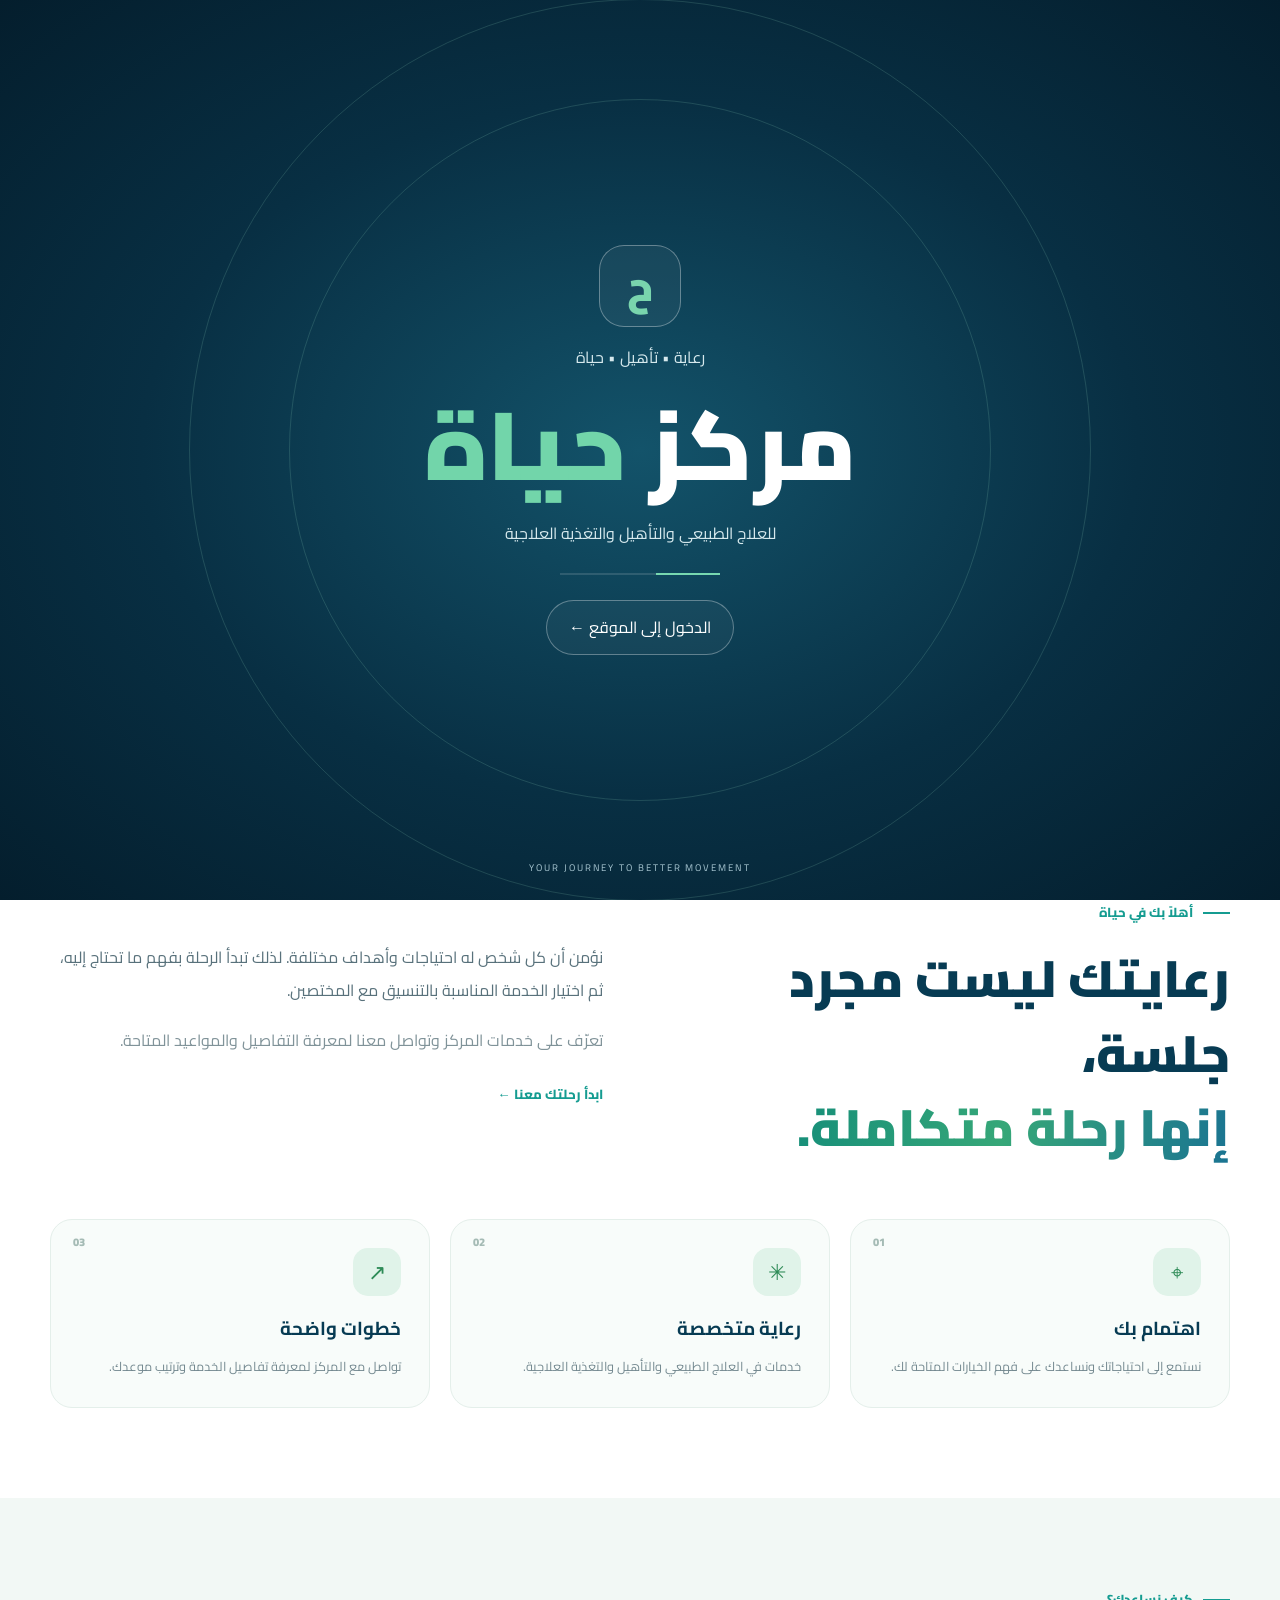
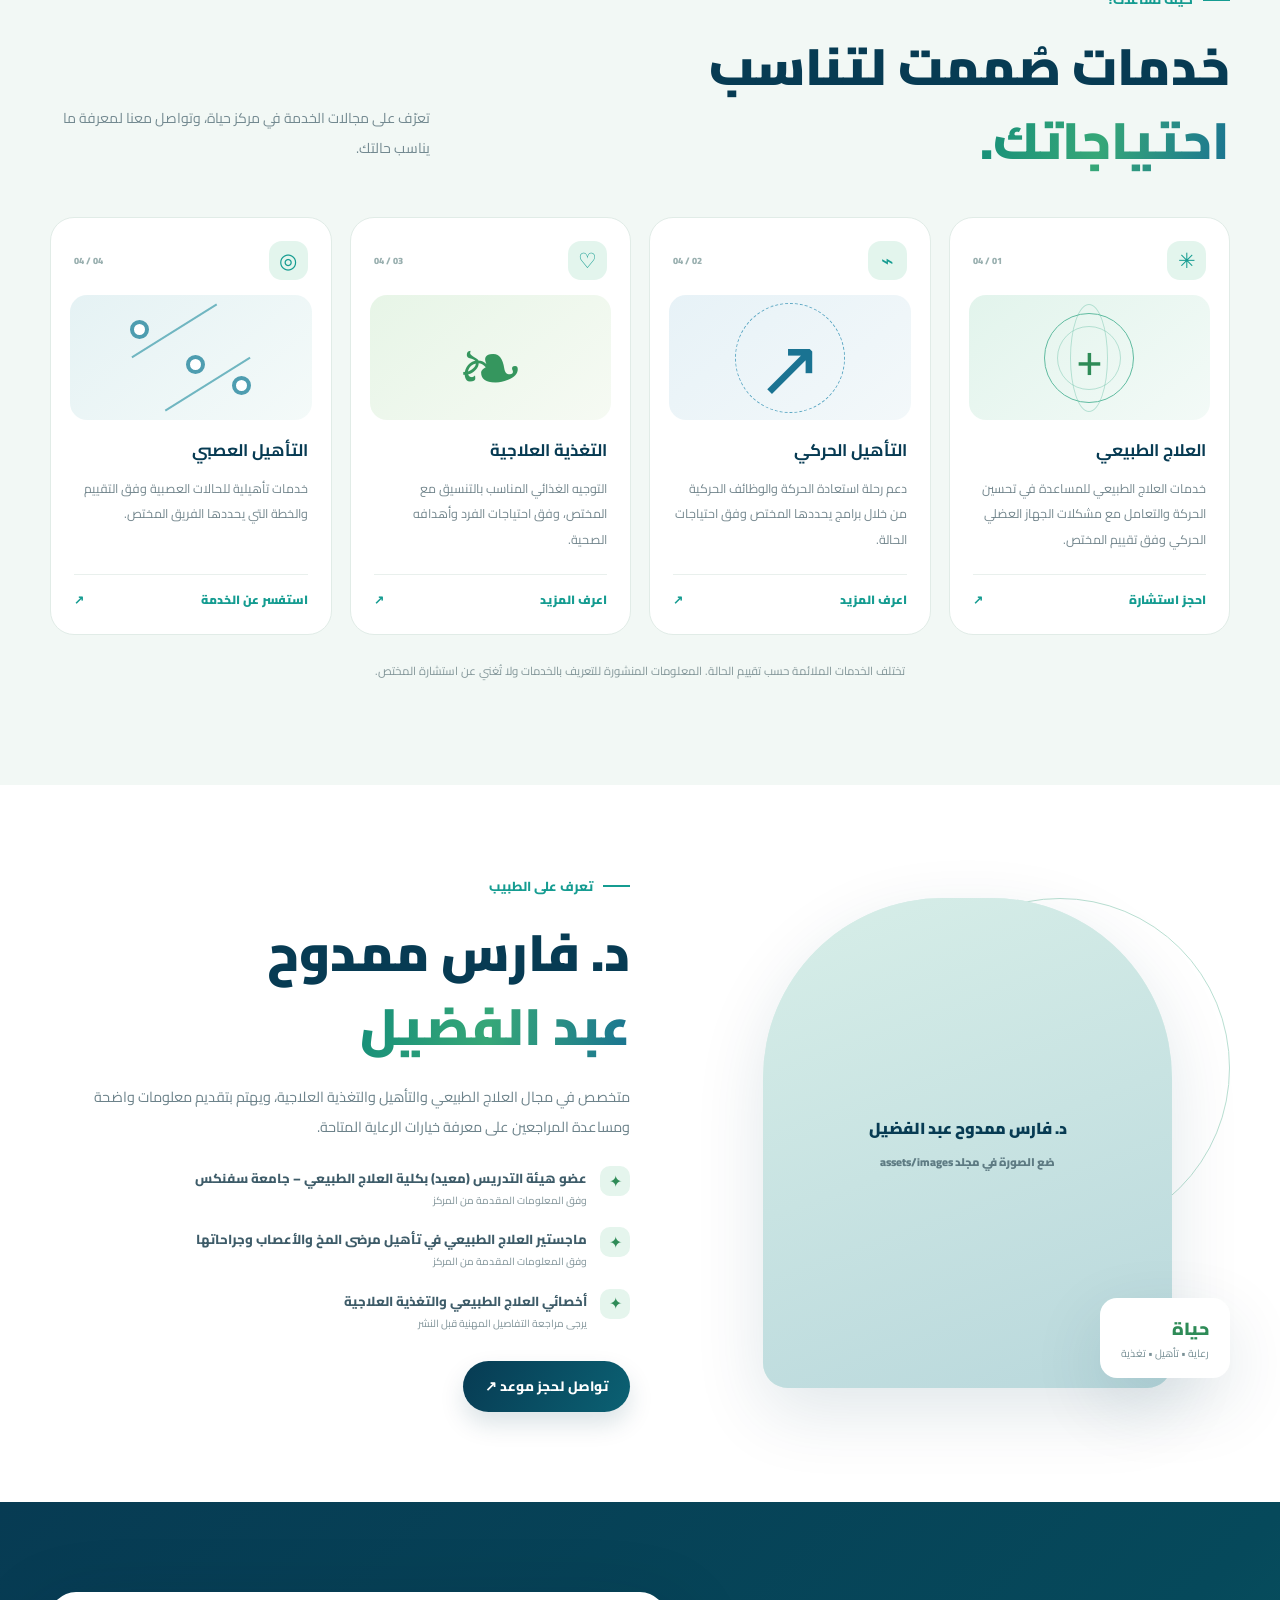
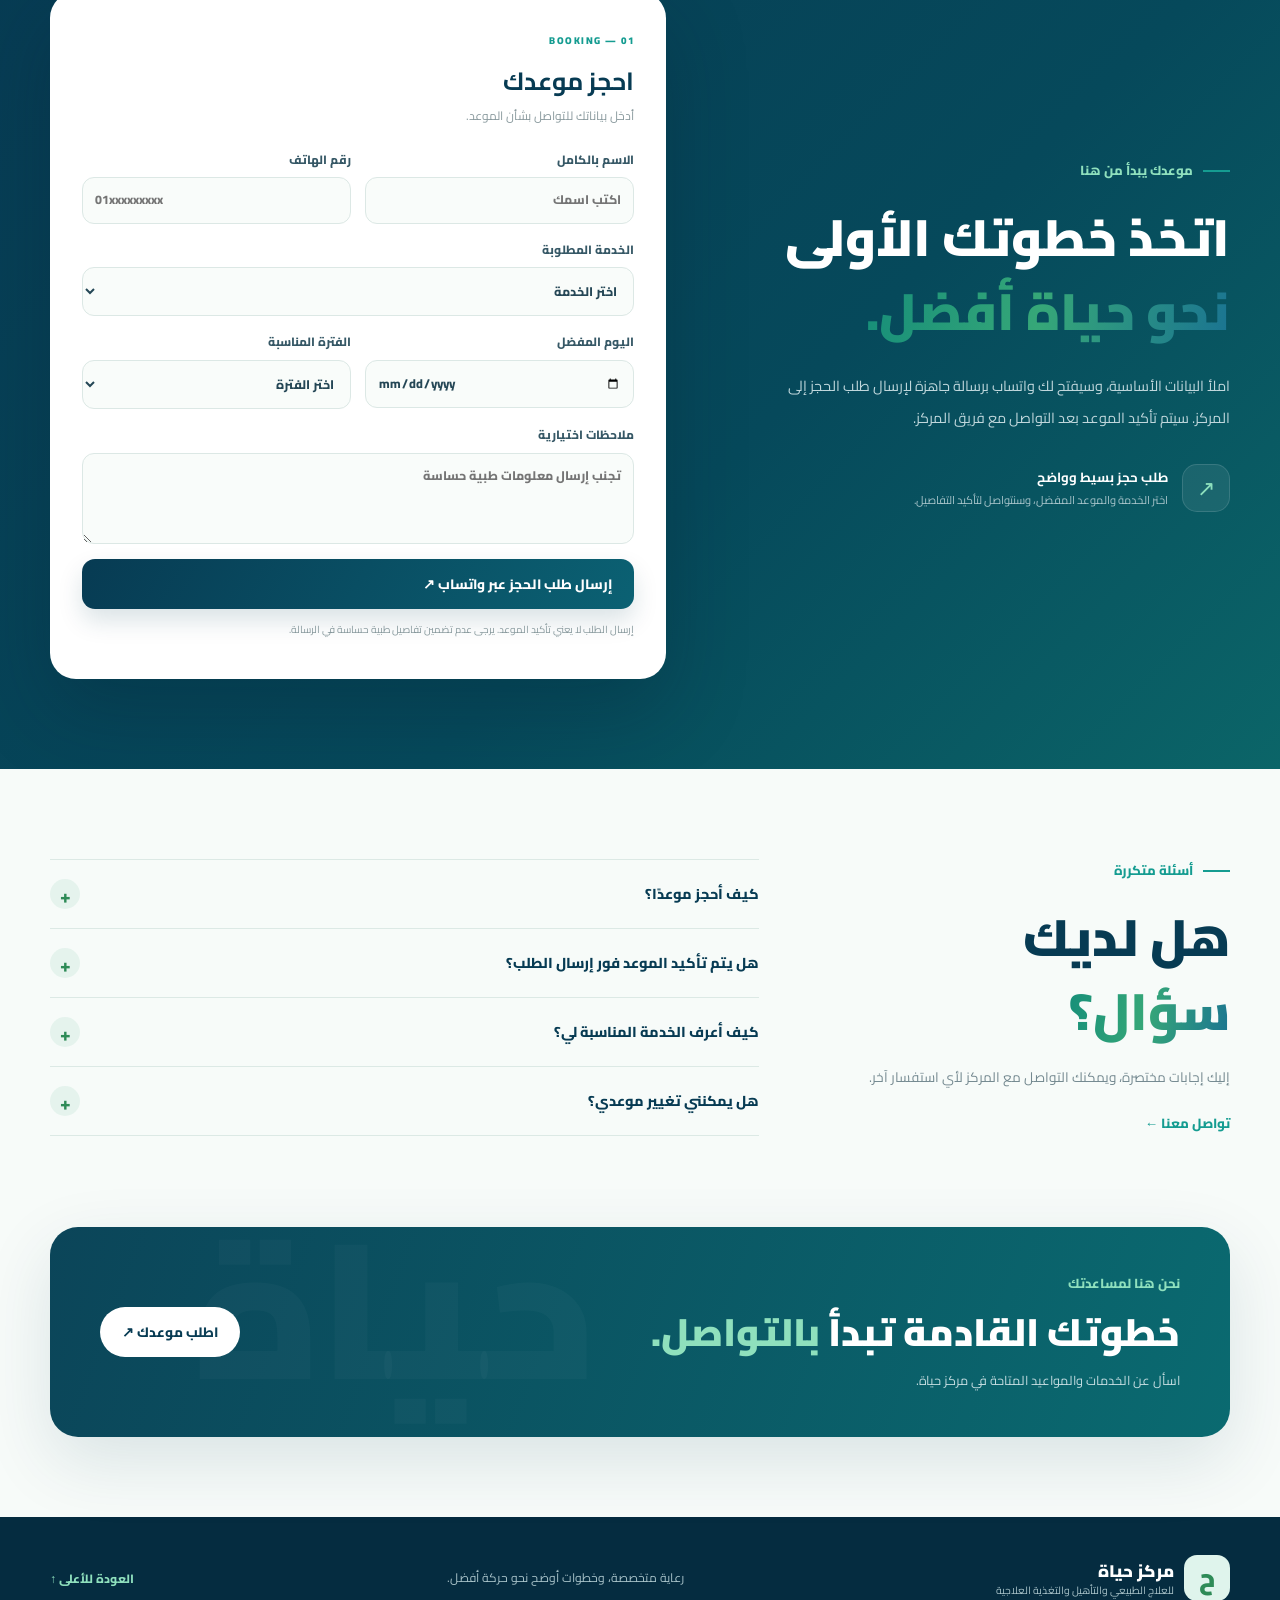
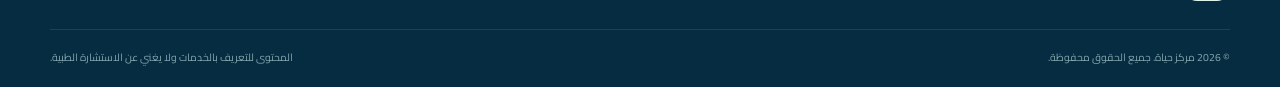
==== commit 4a68ce59: "Rename index-2.html to index.html" ====
--- a/index.html
+++ b/index.html
@@ -1,1394 +1,76 @@
-<!DOCTYPE html>
+<!doctype html>
 <html lang="ar" dir="rtl">
-
 <head>
-    <meta charset="UTF-8">
-
-    <meta name="viewport" content="width=device-width, initial-scale=1.0">
-
-    <meta name="theme-color" content="#073b53">
-
-    <meta name="description"
-        content="مركز حياة للعلاج الطبيعي والتأهيل والتغذية العلاجية. رعاية متخصصة وخطة علاج تناسب احتياجاتك.">
-
-    <title>مركز حياة | للعلاج الطبيعي والتأهيل والتغذية العلاجية</title>
-
-    <!-- تحسين الاتصال بالخطوط -->
-    <link rel="preconnect" href="https://fonts.googleapis.com">
-
-    <link rel="preconnect" href="https://fonts.gstatic.com" crossorigin>
-
-    <!-- الخطوط العربية -->
-    <link
-        href="https://fonts.googleapis.com/css2?family=Cairo:wght@400;500;600;700;800;900&family=Tajawal:wght@400;500;700;800&display=swap"
-        rel="stylesheet">
-
-    <!-- ملف التصميم -->
-    <link rel="stylesheet" href="css/style.css">
-
-    <!-- ملف JavaScript -->
-    <script src="js/main.js" defer></script>
-
+<meta charset="UTF-8"><meta name="viewport" content="width=device-width,initial-scale=1">
+<meta name="theme-color" content="#073b53">
+<meta name="description" content="مركز حياة للعلاج الطبيعي والتأهيل والتغذية العلاجية.">
+<title>مركز حياة | للعلاج الطبيعي والتأهيل والتغذية العلاجية</title>
+<link rel="preconnect" href="https://fonts.googleapis.com"><link rel="preconnect" href="https://fonts.gstatic.com" crossorigin>
+<link href="https://fonts.googleapis.com/css2?family=Cairo:wght@400;500;600;700;800;900&display=swap" rel="stylesheet">
+<style>
+:root{--navy:#073b53;--deep:#052c40;--teal:#159c91;--green:#2e8b57;--mint:#dff4ec;--paper:#f7fbf9;--ink:#123344;--muted:#637985;--line:#dce9e5;--shadow:0 24px 70px #073b531f;--font:'Cairo',sans-serif}
+*{box-sizing:border-box}html{scroll-behavior:smooth;scroll-padding-top:90px}body{margin:0;background:var(--paper);color:var(--ink);font-family:var(--font);line-height:1.8;overflow-x:hidden}body.intro-active{overflow:hidden}a{color:inherit;text-decoration:none}button,input,select,textarea{font:inherit}img{max-width:100%;display:block}.container{width:min(1180px,calc(100% - 40px));margin:auto}.section{padding:90px 0;position:relative}.page-progress{position:fixed;top:0;left:0;right:0;height:3px;z-index:2001;pointer-events:none}.page-progress span{display:block;width:0;height:100%;background:linear-gradient(90deg,var(--green),#41c4b0)}
+.intro{position:fixed;inset:0;z-index:2000;display:grid;place-items:center;background:radial-gradient(ellipse at center,#13536a,#082f43 55%,#041e2d);color:white;transition:opacity .7s,visibility .7s;overflow:hidden}.intro.is-hidden{opacity:0;visibility:hidden;pointer-events:none}.intro:before,.intro:after{content:"";position:absolute;border:1px solid #9de1c52b;border-radius:50%;width:min(80vw,700px);aspect-ratio:1;animation:orbit 24s linear infinite}.intro:after{width:min(95vw,900px);animation-direction:reverse}.intro-content{position:relative;text-align:center;z-index:1;padding:24px;animation:rise 1s both}.intro-mark{width:82px;height:82px;margin:0 auto 15px;border:1px solid #ffffff55;border-radius:25px;display:grid;place-items:center;background:#ffffff0c;overflow:hidden}.intro-mark img{width:100%;height:100%;object-fit:contain;background:white}.fallback-mark{display:none;font-size:42px;color:#79d5ad;font-weight:900}.intro h1{font-size:clamp(3rem,9vw,6rem);line-height:1.2;margin:8px 0;font-weight:900}.intro h1 span{color:#72d5aa}.intro-content>p{color:#d6e9ed}.intro-eyebrow{color:#8ce1c0}.intro-line{width:160px;height:2px;background:#ffffff22;margin:25px auto;overflow:hidden}.intro-line span{display:block;width:40%;height:100%;background:#77d8b0;animation:line 1.8s infinite}.intro-skip{border:1px solid #ffffff52;border-radius:100px;background:#ffffff0a;color:white;padding:12px 22px;cursor:pointer}.intro-bottom{position:absolute;bottom:24px;letter-spacing:.2em;font-size:.6rem;color:#a8c6d1}
+.site-header{height:82px;position:sticky;top:0;z-index:100;background:#f8fcfaed;backdrop-filter:blur(18px);border-bottom:1px solid #dce9e588}.site-header.scrolled{box-shadow:0 8px 30px #073b5312}.nav-wrap{height:100%;display:flex;align-items:center;justify-content:space-between;gap:20px}.brand{display:flex;align-items:center;gap:10px;flex-shrink:0}.brand img,.brand-fallback{width:46px;height:46px;object-fit:contain;border-radius:13px;background:white}.brand-fallback{display:none;place-items:center;background:var(--mint);color:var(--green);font-size:26px;font-weight:900}.brand-text{display:flex;flex-direction:column;line-height:1.45}.brand-text strong{font-size:1.05rem;color:var(--navy);font-weight:900}.brand-text small{font-size:.65rem;color:var(--muted)}.nav-links{display:flex;align-items:center;gap:clamp(10px,1.8vw,25px)}.nav-links>a:not(.nav-cta){font-size:.8rem;font-weight:700;color:#48626e;white-space:nowrap}.nav-links>a:hover,.nav-links>a.active{color:var(--teal)}.nav-cta{background:var(--navy);color:white;padding:9px 17px;border-radius:100px;font-size:.8rem;font-weight:800}.menu-toggle{display:none}
+.hero{min-height:620px;padding:75px 0 90px;background:linear-gradient(120deg,#f7fbf9,#f0f8f5 58%,#e9f6f1);overflow:hidden}.hero:before{content:"";position:absolute;inset:0;background-image:radial-gradient(#0d6d7020 .8px,transparent .8px);background-size:22px 22px}.hero-grid{position:relative;display:grid;grid-template-columns:1.04fr .96fr;align-items:center;gap:60px}.hero-copy{z-index:2}.eyebrow{font-size:.82rem;font-weight:800;color:var(--teal);margin:0 0 17px;display:flex;align-items:center;gap:10px}.eyebrow-line{display:inline-block;width:27px;height:2px;background:var(--teal)}.intro-eyebrow{justify-content:center;color:#8ce1c0}.trust-pill{display:inline-flex;align-items:center;gap:9px;background:white;border:1px solid #dcece6;border-radius:100px;padding:8px 14px;font-size:.73rem;font-weight:700;color:#48646b;margin-bottom:25px}.pulse-dot{width:8px;height:8px;border-radius:50%;background:#39ae7c;box-shadow:0 0 0 5px #39ae7c20;animation:pulse 2s infinite}.hero h1{font-size:clamp(3rem,5.3vw,5.2rem);line-height:1.25;letter-spacing:-2px;margin:0 0 20px;font-weight:900;color:var(--navy)}.text-gradient{background:linear-gradient(100deg,#168e79,#36a778 48%,#1a7392);-webkit-background-clip:text;background-clip:text;color:transparent}.hero-lead{max-width:570px;color:#617984;line-height:2.1}.hero-actions{display:flex;flex-wrap:wrap;gap:13px;margin-top:28px}.btn{display:inline-flex;align-items:center;justify-content:center;gap:18px;border:0;border-radius:100px;padding:13px 22px;font-size:.85rem;font-weight:800;cursor:pointer;transition:.25s}.btn:hover{transform:translateY(-3px)}.btn-primary{background:linear-gradient(120deg,var(--navy),#0b6173);color:white;box-shadow:0 12px 25px #073b5325}.btn-ghost{border:1px solid #d0e1dd;color:var(--navy);background:#ffffff9c}.hero-note{display:flex;align-items:center;gap:10px;color:#6c838a;font-size:.75rem;margin-top:25px}.note-icon{color:var(--green);font-size:1.25rem}.hero-visual{position:relative;min-height:500px;display:flex;align-items:center;justify-content:center}.visual-backdrop{position:absolute;width:82%;height:88%;border-radius:48% 48% 34% 34%;background:linear-gradient(150deg,#cdece0,#d8edf1);transform:rotate(5deg)}.doctor-photo-frame{position:relative;width:76%;height:450px;overflow:hidden;border-radius:48% 48% 22px 22px;box-shadow:0 30px 65px #073b5325;background:#d7eee8;z-index:1}.doctor-photo-frame img,.doctor-image-wrap img{width:100%;height:100%;object-fit:cover;object-position:center top}.photo-placeholder{display:none;position:absolute;inset:0;flex-direction:column;align-items:center;justify-content:center;text-align:center;gap:10px;background:linear-gradient(160deg,#d7eee8,#b9d8dc);color:var(--navy);font-weight:900;padding:20px}.photo-placeholder small{font-size:.7rem;color:#5e7b83}.floating-card{position:absolute;z-index:2;display:flex;align-items:center;gap:12px;background:#ffffffed;padding:13px 16px;border:1px solid white;border-radius:18px;box-shadow:0 18px 45px #073b5317;animation:float 5s infinite}.floating-card strong,.floating-card small{display:block}.floating-card strong{font-size:.78rem;color:var(--navy)}.floating-card small{font-size:.65rem;color:#7a9196}.card-top{top:80px;right:-5px}.card-bottom{bottom:60px;left:-5px;animation-delay:-2.5s}.float-icon{width:36px;height:36px;display:grid;place-items:center;background:#e2f2ed;color:var(--navy);border-radius:12px}.float-icon.green{background:#e2f4e6;color:var(--green)}.visual-caption{position:absolute;bottom:0;right:10%;display:flex;align-items:center;gap:10px;font-size:.65rem;color:#69858b;z-index:2}.caption-line{width:34px;height:2px;background:var(--green)}.hero-orb{position:absolute;border-radius:50%;pointer-events:none}.orb-one{width:220px;height:220px;border:1px solid #1d927c22;top:7%;right:-100px}.orb-two{width:100px;height:100px;background:#9bd7bd2b;bottom:5%;left:3%}.scroll-cue{position:absolute;bottom:20px;left:50%;transform:translateX(-50%);color:#81969a;font-size:.68rem}
+.ticker{overflow:hidden;background:var(--navy);color:#e9f7f2;padding:16px 0}.ticker-track{display:flex;align-items:center;justify-content:space-around;gap:35px;min-width:max-content;animation:ticker 32s linear infinite}.ticker span{font-size:.8rem;font-weight:700}.ticker i{font-style:normal;color:#65c8a2}
+.about-section{background:white}.about-grid{display:grid;grid-template-columns:1fr 1fr;gap:75px;align-items:start}.section-heading h2,.section-top h2,.doctor-copy h2,.booking-copy h2,.faq-intro h2{font-size:clamp(2.2rem,4vw,3.5rem);line-height:1.45;margin:0;color:var(--navy);font-weight:900}.about-copy{padding-top:40px;color:#58717b;line-height:2.1}.about-copy p{margin:0 0 16px}.muted{color:#809399}.text-link{display:inline-flex;align-items:center;gap:12px;color:var(--teal);font-weight:800;font-size:.83rem;margin-top:8px}.value-grid{display:grid;grid-template-columns:repeat(3,1fr);gap:20px;margin-top:55px}.value-card{position:relative;padding:28px;background:#f8fcfa;border:1px solid #e4efea;border-radius:22px;transition:.3s}.value-card:hover{transform:translateY(-7px);box-shadow:var(--shadow)}.value-number{position:absolute;left:22px;top:12px;font-size:.7rem;color:#a5bbb5;font-weight:900}.value-icon{width:48px;height:48px;display:grid;place-items:center;border-radius:15px;background:#e0f3e9;color:var(--green);font-size:1.4rem;margin-bottom:16px}.value-card h3{color:var(--navy);margin:0 0 8px}.value-card p{color:#748990;font-size:.8rem;line-height:2;margin:0}
+.services-section{background:#f2f8f5;overflow:hidden}.section-top{display:flex;justify-content:space-between;align-items:end;gap:30px;margin-bottom:40px}.section-description{max-width:380px;color:#738990;font-size:.88rem;line-height:2.1}.services-grid{display:grid;grid-template-columns:repeat(4,1fr);gap:18px}.service-card{padding:23px;border:1px solid #e1ece7;background:white;border-radius:24px;display:flex;flex-direction:column;transition:.3s;min-width:0}.service-card:hover{transform:translateY(-7px);box-shadow:var(--shadow)}.service-top{display:flex;justify-content:space-between;align-items:center}.service-icon{width:39px;height:39px;display:grid;place-items:center;border-radius:13px;color:var(--teal);background:#e3f5ed;font-size:1.3rem}.service-index{font-size:.58rem;color:#9ab0b0;font-weight:900}.service-art{height:125px;position:relative;display:grid;place-items:center;overflow:hidden;margin:15px -4px;border-radius:17px;background:linear-gradient(140deg,#e2f4ec,#f3faf7)}.art-ring{width:90px;height:90px;border:1px solid #60bba0;border-radius:50%;position:absolute;animation:orbit 14s linear infinite}.art-ring:before,.art-ring:after{content:"";position:absolute;border:1px solid #60bba066;border-radius:50%}.art-ring:before{inset:12px}.art-ring:after{inset:-10px 25px}.art-cross{color:var(--green);font-size:3rem}.art-two{background:linear-gradient(140deg,#e7f2f7,#f3f8fa)}.motion-figure{font-size:5rem;color:#1a7392;animation:float 4s infinite}.art-circle{width:110px;height:110px;position:absolute;border:1px dashed #5fa9c4;border-radius:50%}.art-three{background:linear-gradient(140deg,#e7f5e7,#f6faf3)}.nutrition-leaf{font-size:5rem;color:#35965e}.art-four{background:linear-gradient(140deg,#e5f2f4,#f4faf9)}.neuro-node{position:absolute;width:19px;height:19px;border:4px solid #4e9db0;background:white;border-radius:50%;z-index:2}.n1{top:25px;left:25%}.n2{bottom:25px;right:25%}.n3{top:48%;left:48%}.neuro-link{position:absolute;width:100px;height:65px;border-top:2px solid #70b6c1;border-bottom:2px solid #70b6c1;transform:rotate(-32deg)}.service-card h3{color:var(--navy);font-size:1.05rem;margin:0 0 10px}.service-card p{color:#73868d;font-size:.78rem;line-height:2.05;margin:0 0 22px;flex:1}.service-link{display:flex;justify-content:space-between;padding-top:14px;border-top:1px solid #e9f0ed;color:var(--teal);font-size:.75rem;font-weight:900}.medical-note{text-align:center;font-size:.72rem;color:#839699;line-height:2;margin-top:25px}
+.doctor-section{background:white;overflow:hidden}.doctor-grid{display:grid;grid-template-columns:.95fr 1.05fr;align-items:center;gap:75px}.doctor-visual{position:relative;min-height:520px;display:flex;align-items:center;justify-content:center}.doctor-image-wrap{width:78%;height:490px;position:relative;overflow:hidden;border-radius:180px 180px 25px 25px;background:#d9efe8;box-shadow:var(--shadow);z-index:1}.doctor-stamp{position:absolute;bottom:25px;right:0;z-index:2;padding:15px 21px;border-radius:17px;background:white;box-shadow:var(--shadow)}.doctor-stamp span,.doctor-stamp small{display:block}.doctor-stamp span{color:var(--green);font-weight:900;font-size:1.1rem}.doctor-stamp small{color:#799096;font-size:.65rem}.doctor-visual-orb{position:absolute;width:340px;height:340px;border-radius:50%;border:1px solid #b9dfd2;right:0;top:15px}.doctor-copy h2{margin-bottom:18px}.doctor-intro{color:#6c828a;font-size:.9rem;line-height:2.1;margin-bottom:24px}.credentials{display:grid;gap:17px;margin-bottom:28px}.credential{display:flex;align-items:flex-start;gap:13px}.credential>span{width:30px;height:30px;flex-shrink:0;display:grid;place-items:center;border-radius:10px;background:#e5f5ed;color:var(--green)}.credential p{margin:0;color:#3e5c69;font-size:.82rem;font-weight:800;line-height:1.9}.credential small{display:block;font-size:.64rem;color:#8a9ba0;font-weight:500}
+.booking-section{background:linear-gradient(135deg,#073b53,#06495b 60%,#0b6568);color:white;overflow:hidden}.booking-grid{position:relative;z-index:1;display:grid;grid-template-columns:.9fr 1.1fr;gap:60px;align-items:center}.booking-copy .eyebrow{color:#8fe0bd}.booking-copy h2{color:white}.booking-copy>p:not(.eyebrow){color:#c0d7dc;line-height:2.2;font-size:.9rem;max-width:470px;margin-top:22px}.booking-contact{display:flex;align-items:center;gap:14px;margin-top:30px}.contact-symbol{width:48px;height:48px;display:grid;place-items:center;background:#ffffff13;border:1px solid #ffffff20;border-radius:15px;color:#8de0bd;font-size:1.4rem}.booking-contact strong,.booking-contact small{display:block}.booking-contact strong{font-size:.83rem}.booking-contact small{font-size:.7rem;color:#a9c5cb;max-width:320px}.booking-form{background:white;color:var(--ink);padding:32px;border-radius:26px;box-shadow:0 30px 80px #001d2b40}.form-heading{margin-bottom:22px}.form-step{font-size:.62rem;color:var(--teal);font-weight:900;letter-spacing:.15em}.form-heading h3{font-size:1.55rem;color:var(--navy);margin:6px 0 2px}.form-heading p{font-size:.75rem;color:#8a9a9e;margin:0}.booking-form label{display:block;font-size:.75rem;font-weight:800;color:#365866;margin-bottom:15px}.form-row{display:grid;grid-template-columns:1fr 1fr;gap:14px}.booking-form input,.booking-form select,.booking-form textarea{width:100%;display:block;margin-top:7px;border:1px solid #dce8e5;border-radius:12px;background:#f9fcfa;padding:11px 12px;color:#254756;outline:none;font-size:.78rem}.booking-form input:focus,.booking-form select:focus,.booking-form textarea:focus{border-color:#54b99a;box-shadow:0 0 0 3px #54b99a20}.booking-form textarea{resize:vertical;min-height:80px}.submit-btn{width:100%;justify-content:space-between;border-radius:13px}.form-privacy{font-size:.63rem;color:#87989c;line-height:1.8;margin:12px 0 0}.form-status{font-size:.75rem;color:var(--green);margin:8px 0 0}
+.faq-section{background:#f7fbf9}.faq-grid{display:grid;grid-template-columns:.7fr 1.3fr;gap:90px}.faq-intro h2{margin-bottom:15px}.faq-intro>p:not(.eyebrow){font-size:.85rem;color:#748990;line-height:2}.faq-list details{border-bottom:1px solid var(--line);padding:19px 0}.faq-list details:first-child{border-top:1px solid var(--line)}.faq-list summary{cursor:pointer;list-style:none;display:flex;justify-content:space-between;align-items:center;gap:20px;font-size:.9rem;font-weight:800;color:var(--navy)}.faq-list summary::-webkit-details-marker{display:none}.faq-list summary span{display:grid;place-items:center;width:30px;height:30px;border-radius:50%;background:#e5f3ed;color:var(--green);font-size:1.2rem}.faq-list details[open] summary span{transform:rotate(45deg)}.faq-list details p{color:#71858c;font-size:.82rem;line-height:2;margin:13px 40px 0 0}
+.contact-section{background:#f7fbf9;padding:0 0 80px}.contact-banner{position:relative;display:flex;align-items:center;justify-content:space-between;gap:25px;padding:45px 50px;border-radius:28px;background:linear-gradient(110deg,#0b4559,#0a6a70);color:white;overflow:hidden;box-shadow:var(--shadow)}.contact-banner .eyebrow{color:#8fe0bd;margin-bottom:8px}.contact-banner h2{font-size:clamp(1.7rem,3vw,2.5rem);line-height:1.5;margin:0;font-weight:900}.contact-banner h2 span{color:#8fe0bd}.contact-banner p:not(.eyebrow){font-size:.8rem;color:#c4dce0;margin:8px 0 0}.btn-light{background:white;color:var(--navy);white-space:nowrap}.contact-decoration{position:absolute;font-size:12rem;font-weight:900;color:#ffffff07;left:12%;top:-90px;pointer-events:none}
+.site-footer{background:var(--deep);color:#d5e5e8;padding:38px 0 20px}.footer-main{display:flex;align-items:center;justify-content:space-between;gap:25px;padding-bottom:28px}.footer-brand .brand-text strong{color:white}.footer-brand .brand-text small{color:#a9c3c9}.footer-main>p{font-size:.76rem;color:#a9c3c9;margin:0}.back-top{font-size:.75rem;font-weight:800;color:#8fe0bd}.footer-bottom{border-top:1px solid #ffffff19;padding-top:18px;display:flex;justify-content:space-between;gap:20px;color:#86a7af;font-size:.65rem}.floating-book{position:fixed;bottom:20px;left:20px;z-index:90;background:var(--teal);color:white;padding:11px 17px;border-radius:100px;box-shadow:0 10px 28px #073b5330;font-size:.76rem;font-weight:800;transform:translateY(100px);opacity:0;transition:.3s}.floating-book.visible{transform:translateY(0);opacity:1}.reveal{opacity:0;transform:translateY(20px);transition:opacity .7s,transform .7s}.reveal.is-visible{opacity:1;transform:none}.reveal-delay{transition-delay:.12s}.reveal-delay-1{transition-delay:.1s}.reveal-delay-2{transition-delay:.18s}.reveal-delay-3{transition-delay:.26s}
+@keyframes orbit{to{transform:rotate(360deg)}}@keyframes rise{from{opacity:0;transform:translateY(25px)}to{opacity:1;transform:none}}@keyframes line{0%{transform:translateX(250%)}100%{transform:translateX(-250%)}}@keyframes pulse{50%{box-shadow:0 0 0 8px #39ae7c10}}@keyframes float{50%{transform:translateY(-9px)}}@keyframes ticker{to{transform:translateX(30%)}}
+@media(max-width:1050px){.nav-links{gap:10px}.nav-links>a:not(.nav-cta){font-size:.72rem}.hero-grid{gap:30px}.services-grid{grid-template-columns:repeat(2,1fr)}.doctor-grid{gap:40px}.booking-grid{gap:35px}.faq-grid{gap:45px}}
+@media(max-width:820px){.container{width:min(100% - 32px,650px)}.section{padding:72px 0}.site-header{height:74px}.menu-toggle{display:flex;flex-direction:column;gap:5px;width:44px;height:44px;align-items:center;justify-content:center;border:1px solid var(--line);border-radius:13px;background:white;cursor:pointer;z-index:5}.menu-toggle span{width:19px;height:2px;background:var(--navy);border-radius:2px;transition:.25s}.menu-toggle[aria-expanded=true] span:first-child{transform:translateY(7px) rotate(45deg)}.menu-toggle[aria-expanded=true] span:nth-child(2){opacity:0}.menu-toggle[aria-expanded=true] span:last-child{transform:translateY(-7px) rotate(-45deg)}.nav-links{position:absolute;top:73px;right:0;left:0;padding:16px 22px 22px;background:#f8fcf9;display:flex;flex-direction:column;align-items:stretch;gap:0;border-bottom:1px solid var(--line);box-shadow:0 20px 30px #073b530c;opacity:0;visibility:hidden;transform:translateY(-8px);transition:.25s}.nav-links.open{opacity:1;visibility:visible;transform:none}.nav-links>a:not(.nav-cta){padding:11px 0;border-bottom:1px solid #e8f0ed;font-size:.86rem}.nav-cta{margin-top:14px;text-align:center}.hero{padding:52px 0 80px}.hero-grid{grid-template-columns:1fr;gap:25px}.hero-copy{text-align:center}.hero-copy .eyebrow,.hero-note{justify-content:center}.hero-lead{margin-inline:auto}.hero-actions{justify-content:center}.hero-visual{min-height:420px;max-width:520px;width:100%;margin:auto}.doctor-photo-frame{height:390px;width:70%}.card-top{right:0;top:65px}.card-bottom{left:0;bottom:50px}.about-grid{grid-template-columns:1fr;gap:12px}.about-copy{padding-top:0}.value-grid{margin-top:30px}.section-top{align-items:start;flex-direction:column;gap:10px}.doctor-grid{grid-template-columns:1fr;gap:35px}.doctor-visual{min-height:460px;order:2}.doctor-copy{order:1}.doctor-image-wrap{height:430px}.doctor-visual-orb{right:calc(50% - 240px)}.booking-grid{grid-template-columns:1fr;gap:30px}.booking-copy>p:not(.eyebrow){max-width:650px}.faq-grid{grid-template-columns:1fr;gap:22px}.contact-banner{padding:35px;align-items:flex-start;flex-direction:column}.footer-main{flex-wrap:wrap}.footer-main>p{order:3;flex-basis:100%}}
+@media(max-width:540px){.container{width:calc(100% - 28px)}.section{padding:60px 0}.brand img,.brand-fallback{width:40px;height:40px}.brand-text strong{font-size:.92rem}.brand-text small{font-size:.55rem}.hero{padding-top:38px}.hero h1{font-size:clamp(2.6rem,12vw,3.8rem);letter-spacing:-1px}.hero-lead{font-size:.86rem}.hero-actions{flex-direction:column}.hero-actions .btn{width:100%}.hero-visual{min-height:350px}.doctor-photo-frame{height:325px;width:74%}.floating-card{padding:9px 11px;gap:7px}.floating-card strong{font-size:.66rem}.floating-card small{font-size:.56rem}.float-icon{width:30px;height:30px}.card-top{top:40px;right:-2px}.card-bottom{bottom:35px;left:-2px}.visual-caption{font-size:.56rem}.section-heading h2,.section-top h2,.doctor-copy h2,.booking-copy h2,.faq-intro h2{font-size:2.1rem;letter-spacing:-.7px}.value-grid,.services-grid{grid-template-columns:1fr;gap:12px}.value-card,.service-card{padding:22px}.service-art{height:110px}.doctor-visual{min-height:370px}.doctor-image-wrap{height:350px;width:78%}.doctor-stamp{right:-2px;bottom:20px;padding:11px 15px}.booking-form{padding:22px 17px;border-radius:21px}.form-row{grid-template-columns:1fr;gap:0}.contact-banner{padding:27px 22px}.contact-banner h2{font-size:1.6rem}.btn-light{width:100%}.footer-main{align-items:flex-start}.footer-bottom{flex-direction:column;gap:7px}.floating-book{left:10px;bottom:10px;padding:10px 14px}.intro h1{letter-spacing:-1px}.intro-bottom{font-size:.47rem;letter-spacing:.12em}.ticker-track{gap:23px}}
+@media(prefers-reduced-motion:reduce){*,*::before,*::after{scroll-behavior:auto!important;animation-duration:.01ms!important;animation-iteration-count:1!important;transition-duration:.01ms!important}.reveal{opacity:1;transform:none}}
+</style>
 </head>
-
-<body>
-
-    <!-- شريط تقدم التمرير -->
-    <div class="page-progress" aria-hidden="true">
-        <span id="progressBar"></span>
-    </div>
-
-
-    <!-- شاشة المقدمة -->
-    <div class="intro" id="intro" aria-label="مقدمة مركز حياة">
-
-        <div class="intro-glow"></div>
-
-        <div class="intro-content">
-
-            <div class="intro-mark">
-
-                <img
-                    src="assets/images/logo.png"
-                    alt="شعار مركز حياة"
-                    onerror="this.style.display='none';this.nextElementSibling.style.display='grid'">
-
-                <span class="fallback-mark">ح</span>
-
-            </div>
-
-            <p class="eyebrow intro-eyebrow">
-                رعاية • تأهيل • حياة
-            </p>
-
-            <h1>
-                مركز <span>حياة</span>
-            </h1>
-
-            <p>
-                للعلاج الطبيعي والتأهيل والتغذية العلاجية
-            </p>
-
-            <div class="intro-line">
-                <span></span>
-            </div>
-
-            <button
-                class="intro-skip"
-                id="skipIntro"
-                type="button">
-
-                الدخول إلى الموقع
-                <span aria-hidden="true">←</span>
-
-            </button>
-
-        </div>
-
-        <div class="intro-bottom">
-            YOUR JOURNEY TO BETTER MOVEMENT
-        </div>
-
-    </div>
-
-
-
-    <!-- القائمة الرئيسية -->
-    <header class="site-header" id="top">
-
-        <div class="container nav-wrap">
-
-            <a
-                class="brand"
-                href="#home"
-                aria-label="مركز حياة - الرئيسية">
-
-                <img
-                    src="assets/images/logo.png"
-                    alt="شعار مركز حياة"
-                    onerror="this.style.display='none';this.nextElementSibling.style.display='grid'">
-
-                <span class="brand-fallback">ح</span>
-
-                <span class="brand-text">
-
-                    <strong>مركز حياة</strong>
-
-                    <small>
-                        للعلاج الطبيعي والتأهيل
-                    </small>
-
-                </span>
-
-            </a>
-
-
-            <!-- زر القائمة للموبايل -->
-            <button
-                class="menu-toggle"
-                id="menuToggle"
-                aria-label="فتح القائمة"
-                aria-expanded="false">
-
-                <span></span>
-                <span></span>
-                <span></span>
-
-            </button>
-
-
-            <nav class="nav-links" id="navLinks">
-
-                <a href="#home" class="active">
-                    الرئيسية
-                </a>
-
-                <a href="#about">
-                    عن المركز
-                </a>
-
-                <a href="#services">
-                    خدماتنا
-                </a>
-
-                <a href="#doctor">
-                    الدكتور
-                </a>
-
-                <a href="#faq">
-                    أسئلة شائعة
-                </a>
-
-                <a href="#contact">
-                    تواصل معنا
-                </a>
-
-                <a class="nav-cta" href="#booking">
-                    احجز موعدك
-                    <span>↗</span>
-                </a>
-
-            </nav>
-
-        </div>
-
-    </header>
-
-
-
-    <main>
-
-        <!-- القسم الرئيسي -->
-        <section class="hero section" id="home">
-
-            <div class="hero-orb orb-one"></div>
-            <div class="hero-orb orb-two"></div>
-
-            <div class="container hero-grid">
-
-                <div class="hero-copy reveal">
-
-                    <div class="trust-pill">
-
-                        <span class="pulse-dot"></span>
-
-                        رعاية متخصصة تبدأ بالاستماع إليك
-
-                    </div>
-
-                    <p class="eyebrow">
-                        خطوة بخطوة نحو حركة أفضل
-                    </p>
-
-                    <h1>
-                        حركتك تستحق
-                        <br>
-                        <span class="text-gradient">
-                            حياة أفضل.
-                        </span>
-                    </h1>
-
-                    <p class="hero-lead">
-
-                        في مركز حياة، نضع احتياجاتك في قلب رحلة
-                        التأهيل، بخدمات علاج طبيعي وتأهيل وتغذية
-                        علاجية ضمن بيئة تهتم بك وبأهدافك.
-
-                    </p>
-
-                    <div class="hero-actions">
-
-                        <a
-                            class="btn btn-primary"
-                            href="#booking">
-
-                            احجز موعدك الآن
-                            <span>↗</span>
-
-                        </a>
-
-                        <a
-                            class="btn btn-ghost"
-                            href="#services">
-
-                            <span class="play-icon">▷</span>
-
-                            اكتشف خدماتنا
-
-                        </a>
-
-                    </div>
-
-                    <div class="hero-note">
-
-                        <span class="note-icon">✳</span>
-
-                        <span>
-                            اهتمام إنساني، وخطة رعاية تناسب احتياجاتك.
-                        </span>
-
-                    </div>
-
-                </div>
-
-
-
-                <!-- صورة الدكتور -->
-                <div class="hero-visual reveal reveal-delay">
-
-                    <div class="visual-backdrop"></div>
-
-                    <div class="doctor-photo-frame">
-
-                        <img
-                            src="assets/images/1792941922510.jpg"
-                            alt="الدكتور فارس ممدوح عبد الفضيل"
-                            class="doctor-photo"
-                            onerror="this.style.display='none';this.nextElementSibling.style.display='flex'">
-
-                        <div class="photo-placeholder">
-
-                            <span>حياة</span>
-
-                            <small>
-                                أضف صورة الدكتور إلى
-                                <br>
-                                assets/images/1792941922510.jpg
-                            </small>
-
-                        </div>
-
-                    </div>
-
-
-                    <div class="floating-card card-top">
-
-                        <span class="float-icon">✚</span>
-
-                        <div>
-
-                            <strong>رعاية متخصصة</strong>
-
-                            <small>اهتمام بكل خطوة</small>
-
-                        </div>
-
-                    </div>
-
-
-                    <div class="floating-card card-bottom">
-
-                        <span class="float-icon green">↗</span>
-
-                        <div>
-
-                            <strong>رحلتك تبدأ هنا</strong>
-
-                            <small>خطوة نحو حركة أفضل</small>
-
-                        </div>
-
-                    </div>
-
-
-                    <div class="visual-caption">
-
-                        <span class="caption-line"></span>
-
-                        <span>
-                            مركز حياة · رعاية بحياة
-                        </span>
-
-                    </div>
-
-                </div>
-
-            </div>
-
-
-            <a class="scroll-cue" href="#about">
-
-                <span></span>
-
-                اكتشف المركز
-
-            </a>
-
-        </section>
-
-
-
-        <!-- شريط الخدمات المتحرك -->
-        <section class="ticker" aria-label="خدمات المركز">
-
-            <div class="ticker-track">
-
-                <span>العلاج الطبيعي</span>
-                <i>✳</i>
-
-                <span>التأهيل الحركي</span>
-                <i>✳</i>
-
-                <span>التغذية العلاجية</span>
-                <i>✳</i>
-
-                <span>رعاية تتمحور حولك</span>
-                <i>✳</i>
-
-                <span>العلاج الطبيعي</span>
-                <i>✳</i>
-
-                <span>التأهيل الحركي</span>
-                <i>✳</i>
-
-                <span>التغذية العلاجية</span>
-                <i>✳</i>
-
-            </div>
-
-        </section>
-
-
-
-        <!-- عن المركز -->
-        <section class="section about-section" id="about">
-
-            <div class="container about-grid">
-
-                <div class="section-heading reveal">
-
-                    <p class="eyebrow">
-
-                        <span class="eyebrow-line"></span>
-
-                        أهلاً بك في حياة
-
-                    </p>
-
-                    <h2>
-
-                        رعايتك ليست مجرد جلسة،
-
-                        <br>
-
-                        <span class="text-gradient">
-                            إنها رحلة متكاملة.
-                        </span>
-
-                    </h2>
-
-                </div>
-
-
-                <div class="about-copy reveal reveal-delay">
-
-                    <p>
-
-                        نؤمن أن كل شخص له احتياجات وأهداف مختلفة.
-                        لذلك تبدأ الرحلة بفهم ما تحتاج إليه، ثم
-                        اختيار الخدمة المناسبة بالتنسيق مع المختصين.
-
-                    </p>
-
-                    <p class="muted">
-
-                        تعرّف على خدمات المركز وتواصل معنا لمعرفة
-                        التفاصيل والمواعيد المتاحة.
-
-                    </p>
-
-                    <a class="text-link" href="#booking">
-
-                        ابدأ رحلتك معنا
-
-                        <span>←</span>
-
-                    </a>
-
-                </div>
-
-            </div>
-
-
-
-            <div class="container value-grid">
-
-                <article class="value-card reveal">
-
-                    <span class="value-number">01</span>
-
-                    <div class="value-icon">⌖</div>
-
-                    <h3>اهتمام بك</h3>
-
-                    <p>
-                        نستمع إلى احتياجاتك ونساعدك على فهم الخيارات
-                        المتاحة لك.
-                    </p>
-
-                </article>
-
-
-                <article class="value-card reveal reveal-delay-1">
-
-                    <span class="value-number">02</span>
-
-                    <div class="value-icon">✳</div>
-
-                    <h3>رعاية متخصصة</h3>
-
-                    <p>
-                        خدمات في العلاج الطبيعي والتأهيل والتغذية
-                        العلاجية.
-                    </p>
-
-                </article>
-
-
-                <article class="value-card reveal reveal-delay-2">
-
-                    <span class="value-number">03</span>
-
-                    <div class="value-icon">↗</div>
-
-                    <h3>خطوات واضحة</h3>
-
-                    <p>
-                        تواصل مع المركز لمعرفة تفاصيل الخدمة وترتيب موعدك.
-                    </p>
-
-                </article>
-
-            </div>
-
-        </section>
-
-
-
-        <!-- الخدمات -->
-        <section class="section services-section" id="services">
-
-            <div class="container">
-
-                <div class="section-top reveal">
-
-                    <div>
-
-                        <p class="eyebrow">
-
-                            <span class="eyebrow-line"></span>
-
-                            كيف نساعدك؟
-
-                        </p>
-
-                        <h2>
-
-                            خدمات صُممت لتناسب
-
-                            <br>
-
-                            <span class="text-gradient">
-                                احتياجاتك.
-                            </span>
-
-                        </h2>
-
-                    </div>
-
-                    <p class="section-description">
-
-                        تعرّف على مجالات الخدمة في مركز حياة،
-                        وتواصل معنا لمعرفة ما يناسب حالتك.
-
-                    </p>
-
-                </div>
-
-
-
-                <div class="services-grid">
-
-
-                    <!-- العلاج الطبيعي -->
-                    <article class="service-card service-featured reveal">
-
-                        <div class="service-top">
-
-                            <span class="service-icon">✳</span>
-
-                            <span class="service-index">
-                                01 / 04
-                            </span>
-
-                        </div>
-
-                        <div class="service-art art-one">
-
-                            <span class="art-ring"></span>
-
-                            <span class="art-cross">+</span>
-
-                            <span class="art-dot"></span>
-
-                        </div>
-
-                        <h3>العلاج الطبيعي</h3>
-
-                        <p>
-
-                            خدمات العلاج الطبيعي للمساعدة في تحسين
-                            الحركة والتعامل مع مشكلات الجهاز العضلي
-                            الحركي وفق تقييم المختص.
-
-                        </p>
-
-                        <a
-                            href="#booking"
-                            class="service-link"
-                            aria-label="احجز للعلاج الطبيعي">
-
-                            احجز استشارة
-
-                            <span>↗</span>
-
-                        </a>
-
-                    </article>
-
-
-
-                    <!-- التأهيل الحركي -->
-                    <article class="service-card reveal reveal-delay-1">
-
-                        <div class="service-top">
-
-                            <span class="service-icon">⌁</span>
-
-                            <span class="service-index">
-                                02 / 04
-                            </span>
-
-                        </div>
-
-                        <div class="service-art art-two">
-
-                            <span class="motion-figure">↗</span>
-
-                            <span class="art-circle"></span>
-
-                        </div>
-
-                        <h3>التأهيل الحركي</h3>
-
-                        <p>
-
-                            دعم رحلة استعادة الحركة والوظائف الحركية
-                            من خلال برامج يحددها المختص وفق احتياجات الحالة.
-
-                        </p>
-
-                        <a
-                            href="#booking"
-                            class="service-link"
-                            aria-label="احجز للتأهيل الحركي">
-
-                            اعرف المزيد
-
-                            <span>↗</span>
-
-                        </a>
-
-                    </article>
-
-
-
-                    <!-- التغذية العلاجية -->
-                    <article class="service-card reveal reveal-delay-2">
-
-                        <div class="service-top">
-
-                            <span class="service-icon">♡</span>
-
-                            <span class="service-index">
-                                03 / 04
-                            </span>
-
-                        </div>
-
-                        <div class="service-art art-three">
-
-                            <span class="nutrition-leaf">❧</span>
-
-                            <span class="nutrition-dot"></span>
-
-                        </div>
-
-                        <h3>التغذية العلاجية</h3>
-
-                        <p>
-
-                            التوجيه الغذائي المناسب بالتنسيق مع المختص،
-                            وفق احتياجات الفرد وأهدافه الصحية.
-
-                        </p>
-
-                        <a
-                            href="#booking"
-                            class="service-link"
-                            aria-label="احجز للتغذية العلاجية">
-
-                            اعرف المزيد
-
-                            <span>↗</span>
-
-                        </a>
-
-                    </article>
-
-
-
-                    <!-- التأهيل العصبي -->
-                    <article class="service-card reveal reveal-delay-3">
-
-                        <div class="service-top">
-
-                            <span class="service-icon">◎</span>
-
-                            <span class="service-index">
-                                04 / 04
-                            </span>
-
-                        </div>
-
-                        <div class="service-art art-four">
-
-                            <span class="neuro-node n1"></span>
-
-                            <span class="neuro-node n2"></span>
-
-                            <span class="neuro-node n3"></span>
-
-                            <span class="neuro-link"></span>
-
-                        </div>
-
-                        <h3>التأهيل العصبي</h3>
-
-                        <p>
-
-                            خدمات تأهيلية للحالات العصبية وفق التقييم
-                            والخطة التي يحددها الفريق المختص.
-
-                        </p>
-
-                        <a
-                            href="#booking"
-                            class="service-link"
-                            aria-label="استفسر عن التأهيل العصبي">
-
-                            استفسر عن الخدمة
-
-                            <span>↗</span>
-
-                        </a>
-
-                    </article>
-
-                </div>
-
-
-                <p class="medical-note">
-
-                    تختلف الخدمات الملائمة حسب تقييم الحالة.
-                    المعلومات المنشورة للتعريف بالخدمات ولا تُغني
-                    عن استشارة المختص.
-
-                </p>
-
-            </div>
-
-        </section>
-
-
-
-        <!-- قسم الدكتور -->
-        <section class="doctor-section section" id="doctor">
-
-            <div class="container doctor-grid">
-
-
-                <div class="doctor-visual reveal">
-
-                    <div class="doctor-image-wrap">
-
-                        <img
-                            src="assets/images/1792941922510.jpg"
-                            alt="الدكتور فارس ممدوح عبد الفضيل"
-                            onerror="this.style.display='none';this.nextElementSibling.style.display='flex'">
-
-                        <div class="photo-placeholder">
-
-                            <span>
-                                د. فارس ممدوح عبد الفضيل
-                            </span>
-
-                            <small>
-                                ضع الصورة في مجلد assets/images
-                            </small>
-
-                        </div>
-
-                    </div>
-
-
-                    <div class="doctor-stamp">
-
-                        <span>حياة</span>
-
-                        <small>
-                            رعاية • تأهيل • تغذية
-                        </small>
-
-                    </div>
-
-
-                    <div class="doctor-visual-orb"></div>
-
-                </div>
-
-
-
-                <div class="doctor-copy reveal reveal-delay">
-
-                    <p class="eyebrow">
-
-                        <span class="eyebrow-line"></span>
-
-                        تعرف على الطبيب
-
-                    </p>
-
-
-                    <h2>
-
-                        د. فارس ممدوح
-
-                        <br>
-
-                        <span class="text-gradient">
-                            عبد الفضيل
-                        </span>
-
-                    </h2>
-
-
-                    <p class="doctor-intro">
-
-                        متخصص في مجال العلاج الطبيعي والتأهيل والتغذية
-                        العلاجية، ويهتم بتقديم معلومات واضحة ومساعدة
-                        المراجعين على معرفة خيارات الرعاية المتاحة.
-
-                    </p>
-
-
-
-                    <div class="credentials">
-
-                        <div class="credential">
-
-                            <span>✦</span>
-
-                            <p>
-
-                                عضو هيئة التدريس (معيد) بكلية العلاج
-                                الطبيعي – جامعة سفنكس
-
-                                <small>
-                                    وفق المعلومات المقدمة من المركز
-                                </small>
-
-                            </p>
-
-                        </div>
-
-
-                        <div class="credential">
-
-                            <span>✦</span>
-
-                            <p>
-
-                                ماجستير العلاج الطبيعي في تأهيل مرضى
-                                المخ والأعصاب وجراحاتها
-
-                                <small>
-                                    وفق المعلومات المقدمة من المركز
-                                </small>
-
-                            </p>
-
-                        </div>
-
-
-                        <div class="credential">
-
-                            <span>✦</span>
-
-                            <p>
-
-                                أخصائي العلاج الطبيعي والتغذية العلاجية
-
-                                <small>
-                                    التفاصيل المهنية النهائية تُراجع قبل النشر
-                                </small>
-
-                            </p>
-
-                        </div>
-
-                    </div>
-
-
-                    <a href="#booking" class="btn btn-primary">
-
-                        تواصل لحجز موعد
-
-                        <span>↗</span>
-
-                    </a>
-
-                </div>
-
-            </div>
-
-        </section>
-
-
-
-        <!-- الحجز -->
-        <section class="booking-section section" id="booking">
-
-            <div class="container booking-grid">
-
-
-                <div class="booking-copy reveal">
-
-                    <p class="eyebrow">
-
-                        <span class="eyebrow-line"></span>
-
-                        موعدك يبدأ من هنا
-
-                    </p>
-
-
-                    <h2>
-
-                        اتخذ خطوتك الأولى
-
-                        <br>
-
-                        <span class="text-gradient">
-                            نحو حياة أفضل.
-                        </span>
-
-                    </h2>
-
-
-                    <p>
-
-                        املأ البيانات الأساسية، وسيفتح لك واتساب برسالة
-                        جاهزة لإرسال طلب الحجز إلى المركز. سيتم تأكيد
-                        الموعد بعد التواصل مع فريق المركز.
-
-                    </p>
-
-
-                    <div class="booking-contact">
-
-                        <span class="contact-symbol">↗</span>
-
-                        <div>
-
-                            <strong>
-                                طلب حجز بسيط وواضح
-                            </strong>
-
-                            <small>
-
-                                اختر الخدمة والموعد المفضل، وسنتواصل
-                                لتأكيد التفاصيل.
-
-                            </small>
-
-                        </div>
-
-                    </div>
-
-                </div>
-
-
-
-                <form
-                    class="booking-form reveal reveal-delay"
-                    id="bookingForm">
-
-
-                    <div class="form-heading">
-
-                        <span class="form-step">
-                            01 — BOOKING
-                        </span>
-
-                        <h3>احجز موعدك</h3>
-
-                        <p>
-                            أدخل بياناتك للتواصل بشأن الموعد.
-                        </p>
-
-                    </div>
-
-
-
-                    <div class="form-row">
-
-                        <label>
-
-                            الاسم بالكامل
-
-                            <input
-                                type="text"
-                                name="name"
-                                autocomplete="name"
-                                placeholder="اكتب اسمك"
-                                required
-                                minlength="2">
-
-                        </label>
-
-
-                        <label>
-
-                            رقم الهاتف
-
-                            <input
-                                type="tel"
-                                name="phone"
-                                autocomplete="tel"
-                                placeholder="01xxxxxxxxx"
-                                required>
-
-                        </label>
-
-                    </div>
-
-
-
-                    <label>
-
-                        الخدمة المطلوبة
-
-                        <select name="service" required>
-
-                            <option value="">
-                                اختر الخدمة
-                            </option>
-
-                            <option>
-                                العلاج الطبيعي
-                            </option>
-
-                            <option>
-                                التأهيل الحركي
-                            </option>
-
-                            <option>
-                                التغذية العلاجية
-                            </option>
-
-                            <option>
-                                التأهيل العصبي
-                            </option>
-
-                            <option>
-                                استفسار عام
-                            </option>
-
-                        </select>
-
-                    </label>
-
-
-
-                    <div class="form-row">
-
-                        <label>
-
-                            اليوم المفضل
-
-                            <input
-                                type="date"
-                                name="date">
-
-                        </label>
-
-
-                        <label>
-
-                            الفترة المناسبة
-
-                            <select name="time">
-
-                                <option value="">
-                                    اختر الفترة
-                                </option>
-
-                                <option>صباحًا</option>
-
-                                <option>ظهرًا</option>
-
-                                <option>مساءً</option>
-
-                                <option>مرن حسب المتاح</option>
-
-                            </select>
-
-                        </label>
-
-                    </div>
-
-
-
-                    <label>
-
-                        ملاحظات اختيارية
-
-                        <textarea
-                            name="notes"
-                            rows="3"
-                            placeholder="اكتب أي تفاصيل ترغب في مشاركتها (تجنب إرسال معلومات طبية حساسة)"></textarea>
-
-                    </label>
-
-
-
-                    <button
-                        class="btn btn-primary submit-btn"
-                        type="submit">
-
-                        إرسال طلب الحجز عبر واتساب
-
-                        <span>↗</span>
-
-                    </button>
-
-
-                    <p class="form-privacy">
-
-                        إرسال الطلب لا يعني تأكيد الموعد.
-                        يرجى عدم تضمين تفاصيل طبية حساسة في الرسالة.
-
-                    </p>
-
-
-                    <p
-                        class="form-status"
-                        id="formStatus"
-                        role="status"
-                        aria-live="polite">
-                    </p>
-
-                </form>
-
-            </div>
-
-        </section>
-
-
-
-        <!-- الأسئلة الشائعة -->
-        <section class="section faq-section" id="faq">
-
-            <div class="container faq-grid">
-
-
-                <div class="faq-intro reveal">
-
-                    <p class="eyebrow">
-
-                        <span class="eyebrow-line"></span>
-
-                        أسئلة متكررة
-
-                    </p>
-
-
-                    <h2>
-
-                        هل لديك
-
-                        <br>
-
-                        <span class="text-gradient">
-                            سؤال؟
-                        </span>
-
-                    </h2>
-
-
-                    <p>
-
-                        إليك إجابات مختصرة، ويمكنك التواصل مع المركز
-                        لأي استفسار آخر.
-
-                    </p>
-
-
-                    <a class="text-link" href="#contact">
-
-                        تواصل معنا
-
-                        <span>←</span>
-
-                    </a>
-
-                </div>
-
-
-
-                <div class="faq-list reveal reveal-delay">
-
-
-                    <details>
-
-                        <summary>
-
-                            كيف أحجز موعدًا؟
-
-                            <span>+</span>
-
-                        </summary>
-
-                        <p>
-
-                            املأ نموذج الحجز في الموقع، ثم أرسل الرسالة
-                            عبر واتساب. سيتواصل معك المركز لتأكيد
-                            الموعد المتاح.
-
-                        </p>
-
-                    </details>
-
-
-
-                    <details>
-
-                        <summary>
-
-                            هل يتم تأكيد الموعد فور إرسال الطلب؟
-
-                            <span>+</span>
-
-                        </summary>
-
-                        <p>
-
-                            لا، إرسال الطلب هو بداية التواصل فقط.
-                            الموعد يصبح مؤكدًا بعد رد المركز عليك.
-
-                        </p>
-
-                    </details>
-
-
-
-                    <details>
-
-                        <summary>
-
-                            كيف أعرف الخدمة المناسبة لي؟
-
-                            <span>+</span>
-
-                        </summary>
-
-                        <p>
-
-                            يمكن التواصل مع المركز لشرح الاستفسار،
-                            ويحدد المختص ما إذا كانت الخدمة مناسبة
-                            بعد التقييم اللازم.
-
-                        </p>
-
-                    </details>
-
-
-
-                    <details>
-
-                        <summary>
-
-                            هل يمكنني تغيير موعدي؟
-
-                            <span>+</span>
-
-                        </summary>
-
-                        <p>
-
-                            تواصل مع المركز في أقرب وقت لطلب تعديل
-                            الموعد، وسيتم إبلاغك بالخيارات المتاحة.
-
-                        </p>
-
-                    </details>
-
-                </div>
-
-            </div>
-
-        </section>
-
-
-
-        <!-- التواصل -->
-        <section class="contact-section" id="contact">
-
-            <div class="container contact-banner reveal">
-
-                <div>
-
-                    <p class="eyebrow">
-                        نحن هنا لمساعدتك
-                    </p>
-
-                    <h2>
-
-                        خطوتك القادمة تبدأ
-
-                        <span>بالتواصل.</span>
-
-                    </h2>
-
-                    <p>
-                        اسأل عن الخدمات والمواعيد المتاحة في مركز حياة.
-                    </p>
-
-                </div>
-
-
-                <a class="btn btn-light" href="#booking">
-
-                    اطلب موعدك
-
-                    <span>↗</span>
-
-                </a>
-
-
-                <div class="contact-decoration">
-                    حياة
-                </div>
-
-            </div>
-
-        </section>
-
-    </main>
-
-
-
-    <!-- التذييل -->
-    <footer class="site-footer">
-
-        <div class="container footer-main">
-
-
-            <a class="brand footer-brand" href="#home">
-
-                <img
-                    src="assets/images/logo.png"
-                    alt=""
-                    onerror="this.style.display='none';this.nextElementSibling.style.display='grid'">
-
-                <span class="brand-fallback">ح</span>
-
-                <span class="brand-text">
-
-                    <strong>مركز حياة</strong>
-
-                    <small>
-                        للعلاج الطبيعي والتأهيل والتغذية العلاجية
-                    </small>
-
-                </span>
-
-            </a>
-
-
-            <p>
-                رعاية متخصصة، وخطوات أوضح نحو حركة أفضل.
-            </p>
-
-
-            <a href="#top" class="back-top">
-                العودة للأعلى ↑
-            </a>
-
-        </div>
-
-
-
-        <div class="container footer-bottom">
-
-            <span>
-                © <span id="year"></span> مركز حياة. جميع الحقوق محفوظة.
-            </span>
-
-            <span>
-                المحتوى للتعريف بالخدمات ولا يغني عن الاستشارة الطبية.
-            </span>
-
-        </div>
-
-    </footer>
-
-
-
-    <!-- زر الحجز العائم -->
-    <a
-        class="floating-book"
-        href="#booking"
-        aria-label="احجز موعدك">
-
-        احجز موعدك
-
-        <span>↗</span>
-
-    </a>
-
-
+<body class="intro-active">
+<div class="page-progress"><span id="progressBar"></span></div>
+<div class="intro" id="intro"><div class="intro-content"><div class="intro-mark"><img src="assets/images/logo.png" alt="شعار مركز حياة" onerror="this.style.display='none';this.nextElementSibling.style.display='grid'"><span class="fallback-mark">ح</span></div><p class="intro-eyebrow">رعاية • تأهيل • حياة</p><h1>مركز <span>حياة</span></h1><p>للعلاج الطبيعي والتأهيل والتغذية العلاجية</p><div class="intro-line"><span></span></div><button class="intro-skip" id="skipIntro">الدخول إلى الموقع ←</button></div><div class="intro-bottom">YOUR JOURNEY TO BETTER MOVEMENT</div></div>
+<header class="site-header" id="top"><div class="container nav-wrap"><a class="brand" href="#home"><img src="assets/images/logo.png" alt="شعار مركز حياة" onerror="this.style.display='none';this.nextElementSibling.style.display='grid'"><span class="brand-fallback">ح</span><span class="brand-text"><strong>مركز حياة</strong><small>للعلاج الطبيعي والتأهيل</small></span></a><button class="menu-toggle" id="menuToggle" aria-label="فتح القائمة" aria-expanded="false"><span></span><span></span><span></span></button><nav class="nav-links" id="navLinks"><a href="#home" class="active">الرئيسية</a><a href="#about">عن المركز</a><a href="#services">خدماتنا</a><a href="#doctor">الدكتور</a><a href="#faq">أسئلة شائعة</a><a href="#contact">تواصل معنا</a><a class="nav-cta" href="#booking">احجز موعدك ↗</a></nav></div></header>
+<main>
+<section class="hero section" id="home"><div class="hero-orb orb-one"></div><div class="hero-orb orb-two"></div><div class="container hero-grid"><div class="hero-copy reveal"><div class="trust-pill"><span class="pulse-dot"></span>رعاية متخصصة تبدأ بالاستماع إليك</div><p class="eyebrow">خطوة بخطوة نحو حركة أفضل</p><h1>حركتك تستحق<br><span class="text-gradient">حياة أفضل.</span></h1><p class="hero-lead">في مركز حياة، نضع احتياجاتك في قلب رحلة التأهيل، بخدمات علاج طبيعي وتأهيل وتغذية علاجية ضمن بيئة تهتم بك وبأهدافك.</p><div class="hero-actions"><a class="btn btn-primary" href="#booking">احجز موعدك الآن ↗</a><a class="btn btn-ghost" href="#services">▷ اكتشف خدماتنا</a></div><div class="hero-note"><span class="note-icon">✳</span><span>اهتمام إنساني، وخطة رعاية تناسب احتياجاتك.</span></div></div><div class="hero-visual reveal reveal-delay"><div class="visual-backdrop"></div><div class="doctor-photo-frame"><img src="assets/images/1792941922510.jpg" alt="الدكتور فارس ممدوح عبد الفضيل" onerror="this.style.display='none';this.nextElementSibling.style.display='flex'"><div class="photo-placeholder"><span>حياة</span><small>أضف صورة الدكتور إلى<br>assets/images/1792941922510.jpg</small></div></div><div class="floating-card card-top"><span class="float-icon">✚</span><div><strong>رعاية متخصصة</strong><small>اهتمام بكل خطوة</small></div></div><div class="floating-card card-bottom"><span class="float-icon green">↗</span><div><strong>رحلتك تبدأ هنا</strong><small>خطوة نحو حركة أفضل</small></div></div><div class="visual-caption"><span class="caption-line"></span>مركز حياة · رعاية بحياة</div></div></div><a class="scroll-cue" href="#about">↓ اكتشف المركز</a></section>
+<section class="ticker"><div class="ticker-track"><span>العلاج الطبيعي</span><i>✳</i><span>التأهيل الحركي</span><i>✳</i><span>التغذية العلاجية</span><i>✳</i><span>رعاية تتمحور حولك</span><i>✳</i><span>العلاج الطبيعي</span><i>✳</i><span>التأهيل الحركي</span><i>✳</i><span>التغذية العلاجية</span><i>✳</i></div></section>
+<section class="section about-section" id="about"><div class="container about-grid"><div class="section-heading reveal"><p class="eyebrow"><span class="eyebrow-line"></span>أهلاً بك في حياة</p><h2>رعايتك ليست مجرد جلسة،<br><span class="text-gradient">إنها رحلة متكاملة.</span></h2></div><div class="about-copy reveal reveal-delay"><p>نؤمن أن كل شخص له احتياجات وأهداف مختلفة. لذلك تبدأ الرحلة بفهم ما تحتاج إليه، ثم اختيار الخدمة المناسبة بالتنسيق مع المختصين.</p><p class="muted">تعرّف على خدمات المركز وتواصل معنا لمعرفة التفاصيل والمواعيد المتاحة.</p><a class="text-link" href="#booking">ابدأ رحلتك معنا ←</a></div></div><div class="container value-grid"><article class="value-card reveal"><span class="value-number">01</span><div class="value-icon">⌖</div><h3>اهتمام بك</h3><p>نستمع إلى احتياجاتك ونساعدك على فهم الخيارات المتاحة لك.</p></article><article class="value-card reveal reveal-delay-1"><span class="value-number">02</span><div class="value-icon">✳</div><h3>رعاية متخصصة</h3><p>خدمات في العلاج الطبيعي والتأهيل والتغذية العلاجية.</p></article><article class="value-card reveal reveal-delay-2"><span class="value-number">03</span><div class="value-icon">↗</div><h3>خطوات واضحة</h3><p>تواصل مع المركز لمعرفة تفاصيل الخدمة وترتيب موعدك.</p></article></div></section>
+<section class="section services-section" id="services"><div class="container"><div class="section-top reveal"><div><p class="eyebrow"><span class="eyebrow-line"></span>كيف نساعدك؟</p><h2>خدمات صُممت لتناسب<br><span class="text-gradient">احتياجاتك.</span></h2></div><p class="section-description">تعرّف على مجالات الخدمة في مركز حياة، وتواصل معنا لمعرفة ما يناسب حالتك.</p></div><div class="services-grid">
+<article class="service-card reveal"><div class="service-top"><span class="service-icon">✳</span><span class="service-index">01 / 04</span></div><div class="service-art"><span class="art-ring"></span><span class="art-cross">+</span></div><h3>العلاج الطبيعي</h3><p>خدمات العلاج الطبيعي للمساعدة في تحسين الحركة والتعامل مع مشكلات الجهاز العضلي الحركي وفق تقييم المختص.</p><a href="#booking" class="service-link">احجز استشارة <span>↗</span></a></article>
+<article class="service-card reveal reveal-delay-1"><div class="service-top"><span class="service-icon">⌁</span><span class="service-index">02 / 04</span></div><div class="service-art art-two"><span class="motion-figure">↗</span><span class="art-circle"></span></div><h3>التأهيل الحركي</h3><p>دعم رحلة استعادة الحركة والوظائف الحركية من خلال برامج يحددها المختص وفق احتياجات الحالة.</p><a href="#booking" class="service-link">اعرف المزيد <span>↗</span></a></article>
+<article class="service-card reveal reveal-delay-2"><div class="service-top"><span class="service-icon">♡</span><span class="service-index">03 / 04</span></div><div class="service-art art-three"><span class="nutrition-leaf">❧</span></div><h3>التغذية العلاجية</h3><p>التوجيه الغذائي المناسب بالتنسيق مع المختص، وفق احتياجات الفرد وأهدافه الصحية.</p><a href="#booking" class="service-link">اعرف المزيد <span>↗</span></a></article>
+<article class="service-card reveal reveal-delay-3"><div class="service-top"><span class="service-icon">◎</span><span class="service-index">04 / 04</span></div><div class="service-art art-four"><span class="neuro-node n1"></span><span class="neuro-node n2"></span><span class="neuro-node n3"></span><span class="neuro-link"></span></div><h3>التأهيل العصبي</h3><p>خدمات تأهيلية للحالات العصبية وفق التقييم والخطة التي يحددها الفريق المختص.</p><a href="#booking" class="service-link">استفسر عن الخدمة <span>↗</span></a></article></div><p class="medical-note">تختلف الخدمات الملائمة حسب تقييم الحالة. المعلومات المنشورة للتعريف بالخدمات ولا تُغني عن استشارة المختص.</p></div></section>
+<section class="doctor-section section" id="doctor"><div class="container doctor-grid"><div class="doctor-visual reveal"><div class="doctor-image-wrap"><img src="assets/images/1792941922510.jpg" alt="الدكتور فارس ممدوح عبد الفضيل" onerror="this.style.display='none';this.nextElementSibling.style.display='flex'"><div class="photo-placeholder"><span>د. فارس ممدوح عبد الفضيل</span><small>ضع الصورة في مجلد assets/images</small></div></div><div class="doctor-stamp"><span>حياة</span><small>رعاية • تأهيل • تغذية</small></div><div class="doctor-visual-orb"></div></div><div class="doctor-copy reveal reveal-delay"><p class="eyebrow"><span class="eyebrow-line"></span>تعرف على الطبيب</p><h2>د. فارس ممدوح<br><span class="text-gradient">عبد الفضيل</span></h2><p class="doctor-intro">متخصص في مجال العلاج الطبيعي والتأهيل والتغذية العلاجية، ويهتم بتقديم معلومات واضحة ومساعدة المراجعين على معرفة خيارات الرعاية المتاحة.</p><div class="credentials"><div class="credential"><span>✦</span><p>عضو هيئة التدريس (معيد) بكلية العلاج الطبيعي – جامعة سفنكس<small>وفق المعلومات المقدمة من المركز</small></p></div><div class="credential"><span>✦</span><p>ماجستير العلاج الطبيعي في تأهيل مرضى المخ والأعصاب وجراحاتها<small>وفق المعلومات المقدمة من المركز</small></p></div><div class="credential"><span>✦</span><p>أخصائي العلاج الطبيعي والتغذية العلاجية<small>يرجى مراجعة التفاصيل المهنية قبل النشر</small></p></div></div><a href="#booking" class="btn btn-primary">تواصل لحجز موعد ↗</a></div></div></section>
+<section class="booking-section section" id="booking"><div class="container booking-grid"><div class="booking-copy reveal"><p class="eyebrow"><span class="eyebrow-line"></span>موعدك يبدأ من هنا</p><h2>اتخذ خطوتك الأولى<br><span class="text-gradient">نحو حياة أفضل.</span></h2><p>املأ البيانات الأساسية، وسيفتح لك واتساب برسالة جاهزة لإرسال طلب الحجز إلى المركز. سيتم تأكيد الموعد بعد التواصل مع فريق المركز.</p><div class="booking-contact"><span class="contact-symbol">↗</span><div><strong>طلب حجز بسيط وواضح</strong><small>اختر الخدمة والموعد المفضل، وسنتواصل لتأكيد التفاصيل.</small></div></div></div>
+<form class="booking-form reveal reveal-delay" id="bookingForm"><div class="form-heading"><span class="form-step">01 — BOOKING</span><h3>احجز موعدك</h3><p>أدخل بياناتك للتواصل بشأن الموعد.</p></div><div class="form-row"><label>الاسم بالكامل<input type="text" name="name" autocomplete="name" placeholder="اكتب اسمك" required minlength="2"></label><label>رقم الهاتف<input type="tel" name="phone" autocomplete="tel" placeholder="01xxxxxxxxx" required></label></div><label>الخدمة المطلوبة<select name="service" required><option value="">اختر الخدمة</option><option>العلاج الطبيعي</option><option>التأهيل الحركي</option><option>التغذية العلاجية</option><option>التأهيل العصبي</option><option>استفسار عام</option></select></label><div class="form-row"><label>اليوم المفضل<input type="date" name="date" id="bookingDate"></label><label>الفترة المناسبة<select name="time"><option value="">اختر الفترة</option><option>صباحًا</option><option>ظهرًا</option><option>مساءً</option><option>مرن حسب المتاح</option></select></label></div><label>ملاحظات اختيارية<textarea name="notes" rows="3" placeholder="تجنب إرسال معلومات طبية حساسة"></textarea></label><button class="btn btn-primary submit-btn" type="submit">إرسال طلب الحجز عبر واتساب ↗</button><p class="form-privacy">إرسال الطلب لا يعني تأكيد الموعد. يرجى عدم تضمين تفاصيل طبية حساسة في الرسالة.</p><p class="form-status" id="formStatus" role="status" aria-live="polite"></p></form></div></section>
+<section class="section faq-section" id="faq"><div class="container faq-grid"><div class="faq-intro reveal"><p class="eyebrow"><span class="eyebrow-line"></span>أسئلة متكررة</p><h2>هل لديك<br><span class="text-gradient">سؤال؟</span></h2><p>إليك إجابات مختصرة، ويمكنك التواصل مع المركز لأي استفسار آخر.</p><a class="text-link" href="#contact">تواصل معنا ←</a></div><div class="faq-list reveal reveal-delay"><details><summary>كيف أحجز موعدًا؟ <span>+</span></summary><p>املأ نموذج الحجز في الموقع، ثم أرسل الرسالة عبر واتساب. سيتواصل معك المركز لتأكيد الموعد المتاح.</p></details><details><summary>هل يتم تأكيد الموعد فور إرسال الطلب؟ <span>+</span></summary><p>لا، إرسال الطلب هو بداية التواصل فقط. الموعد يصبح مؤكدًا بعد رد المركز عليك.</p></details><details><summary>كيف أعرف الخدمة المناسبة لي؟ <span>+</span></summary><p>يمكن التواصل مع المركز لشرح الاستفسار، ويحدد المختص ما إذا كانت الخدمة مناسبة بعد التقييم اللازم.</p></details><details><summary>هل يمكنني تغيير موعدي؟ <span>+</span></summary><p>تواصل مع المركز في أقرب وقت لطلب تعديل الموعد، وسيتم إبلاغك بالخيارات المتاحة.</p></details></div></div></section>
+<section class="contact-section" id="contact"><div class="container contact-banner reveal"><div><p class="eyebrow">نحن هنا لمساعدتك</p><h2>خطوتك القادمة تبدأ <span>بالتواصل.</span></h2><p>اسأل عن الخدمات والمواعيد المتاحة في مركز حياة.</p></div><a class="btn btn-light" href="#booking">اطلب موعدك ↗</a><div class="contact-decoration">حياة</div></div></section>
+</main>
+<footer class="site-footer"><div class="container footer-main"><a class="brand footer-brand" href="#home"><img src="assets/images/logo.png" alt="" onerror="this.style.display='none';this.nextElementSibling.style.display='grid'"><span class="brand-fallback">ح</span><span class="brand-text"><strong>مركز حياة</strong><small>للعلاج الطبيعي والتأهيل والتغذية العلاجية</small></span></a><p>رعاية متخصصة، وخطوات أوضح نحو حركة أفضل.</p><a href="#top" class="back-top">العودة للأعلى ↑</a></div><div class="container footer-bottom"><span>© <span id="year"></span> مركز حياة. جميع الحقوق محفوظة.</span><span>المحتوى للتعريف بالخدمات ولا يغني عن الاستشارة الطبية.</span></div></footer>
+<a class="floating-book" id="floatingBook" href="#booking">احجز موعدك ↗</a>
+<script>
+(()=>{"use strict";
+const intro=document.getElementById("intro"),skip=document.getElementById("skipIntro");
+function closeIntro(){intro.classList.add("is-hidden");document.body.classList.remove("intro-active");try{sessionStorage.setItem("hayahIntroSeen","1")}catch(e){}}
+try{if(sessionStorage.getItem("hayahIntroSeen")==="1")closeIntro();else setTimeout(closeIntro,4500)}catch(e){setTimeout(closeIntro,4500)}
+skip.addEventListener("click",closeIntro);
+const toggle=document.getElementById("menuToggle"),nav=document.getElementById("navLinks");
+toggle.addEventListener("click",()=>{const open=toggle.getAttribute("aria-expanded")==="true";toggle.setAttribute("aria-expanded",String(!open));nav.classList.toggle("open",!open)});
+nav.querySelectorAll("a").forEach(a=>a.addEventListener("click",()=>{nav.classList.remove("open");toggle.setAttribute("aria-expanded","false")}));
+document.getElementById("year").textContent=new Date().getFullYear();
+const bar=document.getElementById("progressBar"),header=document.querySelector(".site-header"),floating=document.getElementById("floatingBook");
+function scrollUpdate(){const max=document.documentElement.scrollHeight-innerHeight;bar.style.width=(max>0?scrollY/max*100:0)+"%";header.classList.toggle("scrolled",scrollY>10);floating.classList.toggle("visible",scrollY>450)}
+addEventListener("scroll",scrollUpdate,{passive:true});scrollUpdate();
+const items=document.querySelectorAll(".reveal");if("IntersectionObserver"in window){const obs=new IntersectionObserver(entries=>entries.forEach(e=>{if(e.isIntersecting){e.target.classList.add("is-visible");obs.unobserve(e.target)}}),{threshold:.12});items.forEach(el=>obs.observe(el))}else items.forEach(el=>el.classList.add("is-visible"));
+const date=document.getElementById("bookingDate");date.min=new Date().toISOString().slice(0,10);
+document.getElementById("bookingForm").addEventListener("submit",e=>{e.preventDefault();const d=new FormData(e.currentTarget),name=String(d.get("name")||"").trim(),phone=String(d.get("phone")||"").trim(),service=String(d.get("service")||"").trim();if(!name||!phone||!service)return;
+const msg=["السلام عليكم، أرغب في حجز موعد في مركز حياة.","الاسم: "+name,"رقم الهاتف: "+phone,"الخدمة: "+service,d.get("date")?"اليوم المفضل: "+d.get("date"):"",d.get("time")?"الفترة المناسبة: "+d.get("time"):"",d.get("notes")?"ملاحظات: "+String(d.get("notes")).trim():""].filter(Boolean).join("\n");
+document.getElementById("formStatus").textContent="سيتم فتح واتساب برسالة الحجز. تأكد من تعديل رقم المركز في الكود قبل النشر.";
+// استبدل الرقم التالي برقم واتساب المركز مع كود الدولة، بدون + أو مسافات.
+const whatsappNumber="201000000000";window.open("https://wa.me/"+whatsappNumber+"?text="+encodeURIComponent(msg),"_blank","noopener,noreferrer");
+});
+})();
+</script>
 </body>
-
-    </html>
+</html>
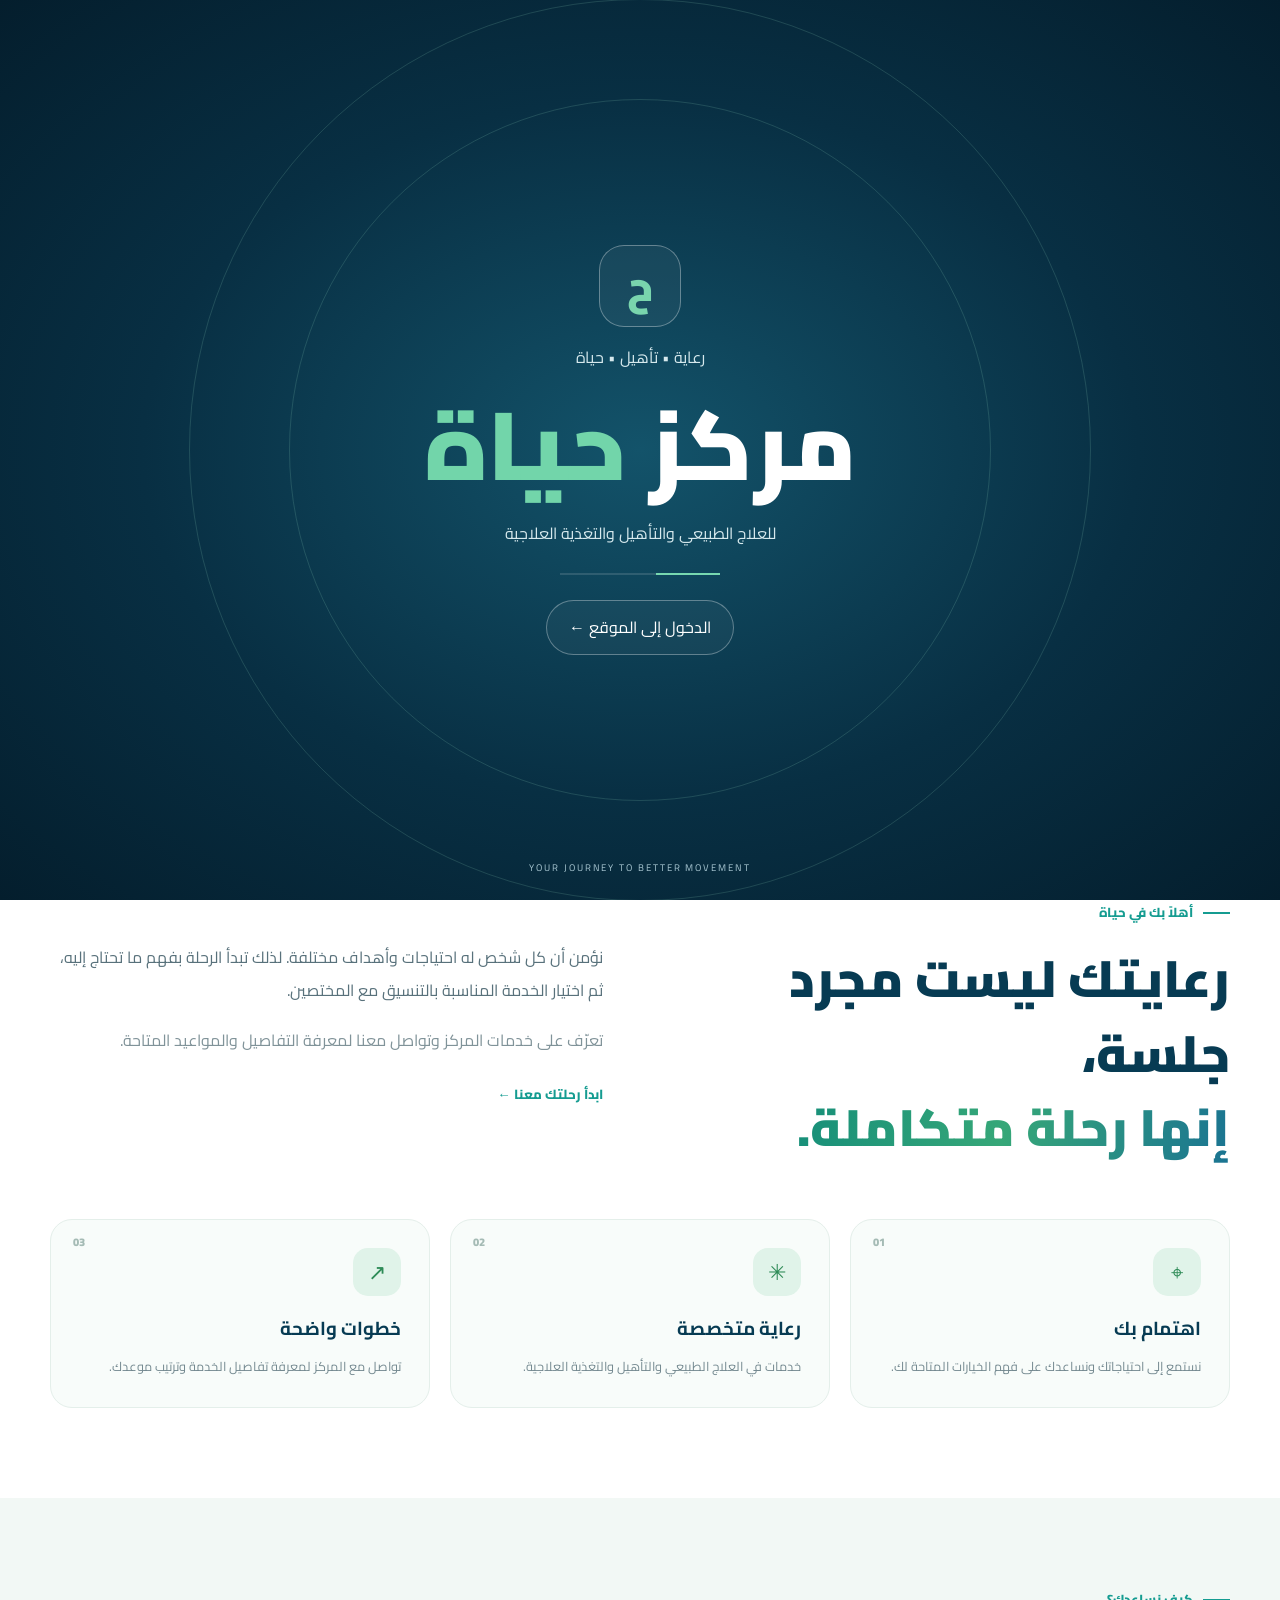
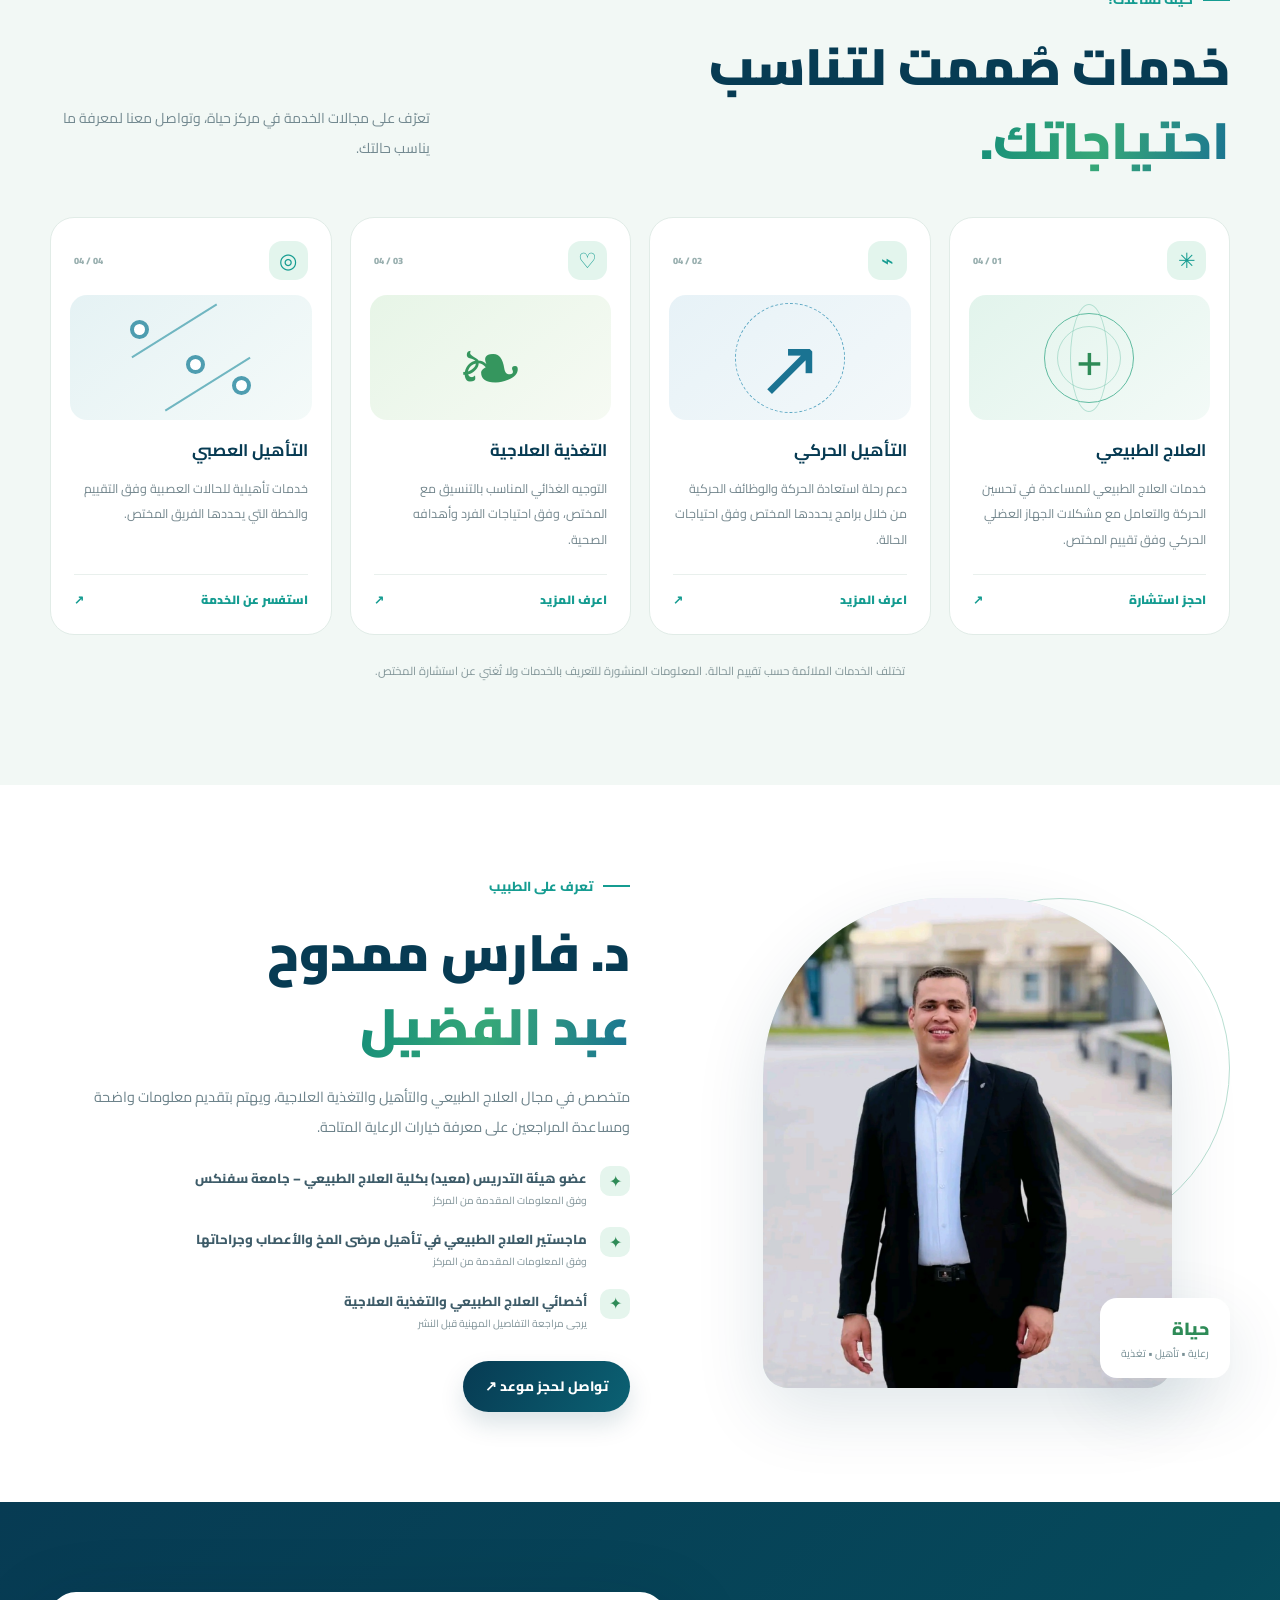
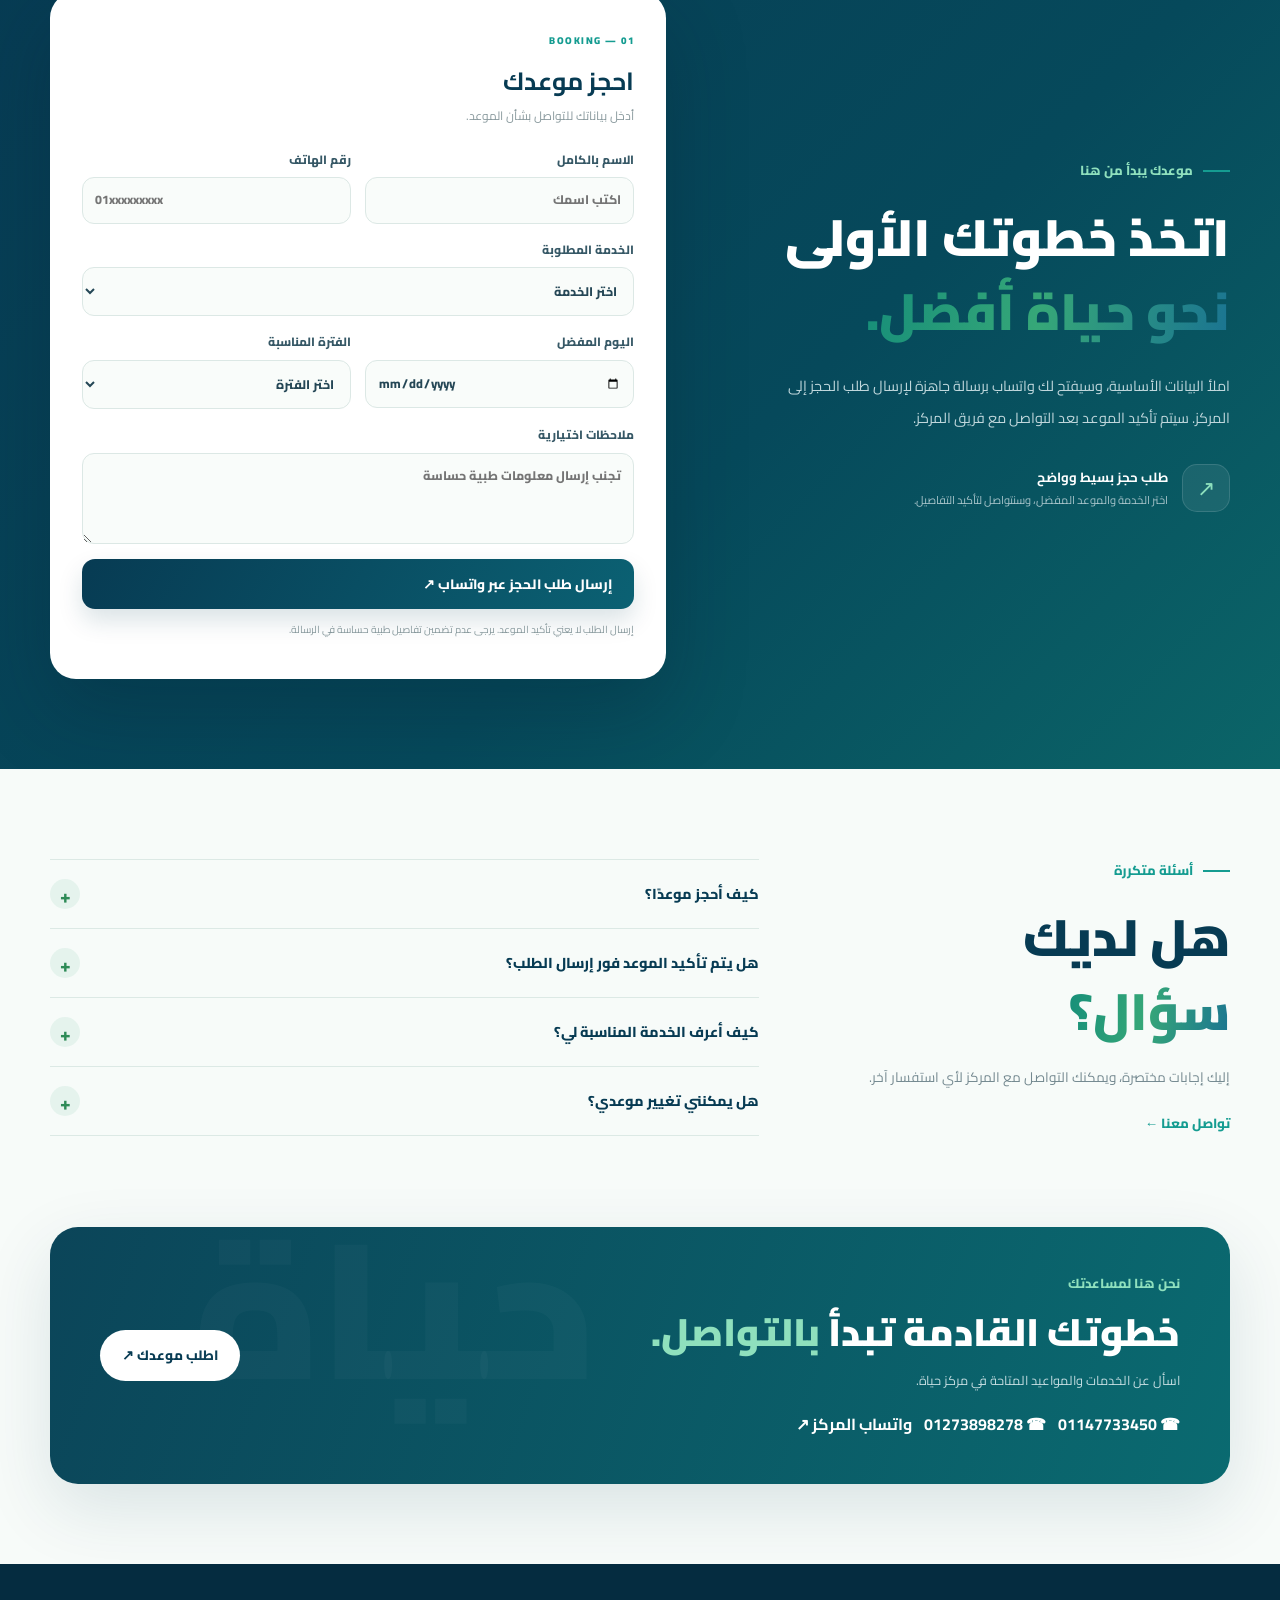
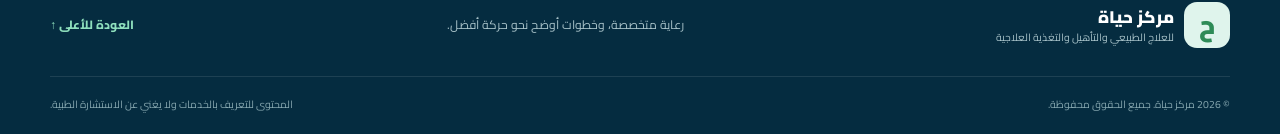
==== commit 4509409d: "Rename index1.html to index.html" ====
--- a/index.html
+++ b/index.html
@@ -33,7 +33,7 @@
 <div class="intro" id="intro"><div class="intro-content"><div class="intro-mark"><img src="assets/images/logo.png" alt="شعار مركز حياة" onerror="this.style.display='none';this.nextElementSibling.style.display='grid'"><span class="fallback-mark">ح</span></div><p class="intro-eyebrow">رعاية • تأهيل • حياة</p><h1>مركز <span>حياة</span></h1><p>للعلاج الطبيعي والتأهيل والتغذية العلاجية</p><div class="intro-line"><span></span></div><button class="intro-skip" id="skipIntro">الدخول إلى الموقع ←</button></div><div class="intro-bottom">YOUR JOURNEY TO BETTER MOVEMENT</div></div>
 <header class="site-header" id="top"><div class="container nav-wrap"><a class="brand" href="#home"><img src="assets/images/logo.png" alt="شعار مركز حياة" onerror="this.style.display='none';this.nextElementSibling.style.display='grid'"><span class="brand-fallback">ح</span><span class="brand-text"><strong>مركز حياة</strong><small>للعلاج الطبيعي والتأهيل</small></span></a><button class="menu-toggle" id="menuToggle" aria-label="فتح القائمة" aria-expanded="false"><span></span><span></span><span></span></button><nav class="nav-links" id="navLinks"><a href="#home" class="active">الرئيسية</a><a href="#about">عن المركز</a><a href="#services">خدماتنا</a><a href="#doctor">الدكتور</a><a href="#faq">أسئلة شائعة</a><a href="#contact">تواصل معنا</a><a class="nav-cta" href="#booking">احجز موعدك ↗</a></nav></div></header>
 <main>
-<section class="hero section" id="home"><div class="hero-orb orb-one"></div><div class="hero-orb orb-two"></div><div class="container hero-grid"><div class="hero-copy reveal"><div class="trust-pill"><span class="pulse-dot"></span>رعاية متخصصة تبدأ بالاستماع إليك</div><p class="eyebrow">خطوة بخطوة نحو حركة أفضل</p><h1>حركتك تستحق<br><span class="text-gradient">حياة أفضل.</span></h1><p class="hero-lead">في مركز حياة، نضع احتياجاتك في قلب رحلة التأهيل، بخدمات علاج طبيعي وتأهيل وتغذية علاجية ضمن بيئة تهتم بك وبأهدافك.</p><div class="hero-actions"><a class="btn btn-primary" href="#booking">احجز موعدك الآن ↗</a><a class="btn btn-ghost" href="#services">▷ اكتشف خدماتنا</a></div><div class="hero-note"><span class="note-icon">✳</span><span>اهتمام إنساني، وخطة رعاية تناسب احتياجاتك.</span></div></div><div class="hero-visual reveal reveal-delay"><div class="visual-backdrop"></div><div class="doctor-photo-frame"><img src="assets/images/1792941922510.jpg" alt="الدكتور فارس ممدوح عبد الفضيل" onerror="this.style.display='none';this.nextElementSibling.style.display='flex'"><div class="photo-placeholder"><span>حياة</span><small>أضف صورة الدكتور إلى<br>assets/images/1792941922510.jpg</small></div></div><div class="floating-card card-top"><span class="float-icon">✚</span><div><strong>رعاية متخصصة</strong><small>اهتمام بكل خطوة</small></div></div><div class="floating-card card-bottom"><span class="float-icon green">↗</span><div><strong>رحلتك تبدأ هنا</strong><small>خطوة نحو حركة أفضل</small></div></div><div class="visual-caption"><span class="caption-line"></span>مركز حياة · رعاية بحياة</div></div></div><a class="scroll-cue" href="#about">↓ اكتشف المركز</a></section>
+<section class="hero section" id="home"><div class="hero-orb orb-one"></div><div class="hero-orb orb-two"></div><div class="container hero-grid"><div class="hero-copy reveal"><div class="trust-pill"><span class="pulse-dot"></span>رعاية متخصصة تبدأ بالاستماع إليك</div><p class="eyebrow">خطوة بخطوة نحو حركة أفضل</p><h1>حركتك تستحق<br><span class="text-gradient">حياة أفضل.</span></h1><p class="hero-lead">في مركز حياة، نضع احتياجاتك في قلب رحلة التأهيل، بخدمات علاج طبيعي وتأهيل وتغذية علاجية ضمن بيئة تهتم بك وبأهدافك.</p><div class="hero-actions"><a class="btn btn-primary" href="#booking">احجز موعدك الآن ↗</a><a class="btn btn-ghost" href="#services">▷ اكتشف خدماتنا</a></div><div class="hero-note"><span class="note-icon">✳</span><span>اهتمام إنساني، وخطة رعاية تناسب احتياجاتك.</span></div></div><div class="hero-visual reveal reveal-delay"><div class="visual-backdrop"></div><div class="doctor-photo-frame"><img src="[data-uri]" alt="الدكتور فارس ممدوح عبد الفضيل" onerror="this.style.display='none';this.nextElementSibling.style.display='flex'"><div class="photo-placeholder"><span>حياة</span><small>أضف صورة الدكتور إلى<br>assets/images/1792941922510.jpg</small></div></div><div class="floating-card card-top"><span class="float-icon">✚</span><div><strong>رعاية متخصصة</strong><small>اهتمام بكل خطوة</small></div></div><div class="floating-card card-bottom"><span class="float-icon green">↗</span><div><strong>رحلتك تبدأ هنا</strong><small>خطوة نحو حركة أفضل</small></div></div><div class="visual-caption"><span class="caption-line"></span>مركز حياة · رعاية بحياة</div></div></div><a class="scroll-cue" href="#about">↓ اكتشف المركز</a></section>
 <section class="ticker"><div class="ticker-track"><span>العلاج الطبيعي</span><i>✳</i><span>التأهيل الحركي</span><i>✳</i><span>التغذية العلاجية</span><i>✳</i><span>رعاية تتمحور حولك</span><i>✳</i><span>العلاج الطبيعي</span><i>✳</i><span>التأهيل الحركي</span><i>✳</i><span>التغذية العلاجية</span><i>✳</i></div></section>
 <section class="section about-section" id="about"><div class="container about-grid"><div class="section-heading reveal"><p class="eyebrow"><span class="eyebrow-line"></span>أهلاً بك في حياة</p><h2>رعايتك ليست مجرد جلسة،<br><span class="text-gradient">إنها رحلة متكاملة.</span></h2></div><div class="about-copy reveal reveal-delay"><p>نؤمن أن كل شخص له احتياجات وأهداف مختلفة. لذلك تبدأ الرحلة بفهم ما تحتاج إليه، ثم اختيار الخدمة المناسبة بالتنسيق مع المختصين.</p><p class="muted">تعرّف على خدمات المركز وتواصل معنا لمعرفة التفاصيل والمواعيد المتاحة.</p><a class="text-link" href="#booking">ابدأ رحلتك معنا ←</a></div></div><div class="container value-grid"><article class="value-card reveal"><span class="value-number">01</span><div class="value-icon">⌖</div><h3>اهتمام بك</h3><p>نستمع إلى احتياجاتك ونساعدك على فهم الخيارات المتاحة لك.</p></article><article class="value-card reveal reveal-delay-1"><span class="value-number">02</span><div class="value-icon">✳</div><h3>رعاية متخصصة</h3><p>خدمات في العلاج الطبيعي والتأهيل والتغذية العلاجية.</p></article><article class="value-card reveal reveal-delay-2"><span class="value-number">03</span><div class="value-icon">↗</div><h3>خطوات واضحة</h3><p>تواصل مع المركز لمعرفة تفاصيل الخدمة وترتيب موعدك.</p></article></div></section>
 <section class="section services-section" id="services"><div class="container"><div class="section-top reveal"><div><p class="eyebrow"><span class="eyebrow-line"></span>كيف نساعدك؟</p><h2>خدمات صُممت لتناسب<br><span class="text-gradient">احتياجاتك.</span></h2></div><p class="section-description">تعرّف على مجالات الخدمة في مركز حياة، وتواصل معنا لمعرفة ما يناسب حالتك.</p></div><div class="services-grid">
@@ -41,11 +41,11 @@
 <article class="service-card reveal reveal-delay-1"><div class="service-top"><span class="service-icon">⌁</span><span class="service-index">02 / 04</span></div><div class="service-art art-two"><span class="motion-figure">↗</span><span class="art-circle"></span></div><h3>التأهيل الحركي</h3><p>دعم رحلة استعادة الحركة والوظائف الحركية من خلال برامج يحددها المختص وفق احتياجات الحالة.</p><a href="#booking" class="service-link">اعرف المزيد <span>↗</span></a></article>
 <article class="service-card reveal reveal-delay-2"><div class="service-top"><span class="service-icon">♡</span><span class="service-index">03 / 04</span></div><div class="service-art art-three"><span class="nutrition-leaf">❧</span></div><h3>التغذية العلاجية</h3><p>التوجيه الغذائي المناسب بالتنسيق مع المختص، وفق احتياجات الفرد وأهدافه الصحية.</p><a href="#booking" class="service-link">اعرف المزيد <span>↗</span></a></article>
 <article class="service-card reveal reveal-delay-3"><div class="service-top"><span class="service-icon">◎</span><span class="service-index">04 / 04</span></div><div class="service-art art-four"><span class="neuro-node n1"></span><span class="neuro-node n2"></span><span class="neuro-node n3"></span><span class="neuro-link"></span></div><h3>التأهيل العصبي</h3><p>خدمات تأهيلية للحالات العصبية وفق التقييم والخطة التي يحددها الفريق المختص.</p><a href="#booking" class="service-link">استفسر عن الخدمة <span>↗</span></a></article></div><p class="medical-note">تختلف الخدمات الملائمة حسب تقييم الحالة. المعلومات المنشورة للتعريف بالخدمات ولا تُغني عن استشارة المختص.</p></div></section>
-<section class="doctor-section section" id="doctor"><div class="container doctor-grid"><div class="doctor-visual reveal"><div class="doctor-image-wrap"><img src="assets/images/1792941922510.jpg" alt="الدكتور فارس ممدوح عبد الفضيل" onerror="this.style.display='none';this.nextElementSibling.style.display='flex'"><div class="photo-placeholder"><span>د. فارس ممدوح عبد الفضيل</span><small>ضع الصورة في مجلد assets/images</small></div></div><div class="doctor-stamp"><span>حياة</span><small>رعاية • تأهيل • تغذية</small></div><div class="doctor-visual-orb"></div></div><div class="doctor-copy reveal reveal-delay"><p class="eyebrow"><span class="eyebrow-line"></span>تعرف على الطبيب</p><h2>د. فارس ممدوح<br><span class="text-gradient">عبد الفضيل</span></h2><p class="doctor-intro">متخصص في مجال العلاج الطبيعي والتأهيل والتغذية العلاجية، ويهتم بتقديم معلومات واضحة ومساعدة المراجعين على معرفة خيارات الرعاية المتاحة.</p><div class="credentials"><div class="credential"><span>✦</span><p>عضو هيئة التدريس (معيد) بكلية العلاج الطبيعي – جامعة سفنكس<small>وفق المعلومات المقدمة من المركز</small></p></div><div class="credential"><span>✦</span><p>ماجستير العلاج الطبيعي في تأهيل مرضى المخ والأعصاب وجراحاتها<small>وفق المعلومات المقدمة من المركز</small></p></div><div class="credential"><span>✦</span><p>أخصائي العلاج الطبيعي والتغذية العلاجية<small>يرجى مراجعة التفاصيل المهنية قبل النشر</small></p></div></div><a href="#booking" class="btn btn-primary">تواصل لحجز موعد ↗</a></div></div></section>
+<section class="doctor-section section" id="doctor"><div class="container doctor-grid"><div class="doctor-visual reveal"><div class="doctor-image-wrap"><img src="[data-uri]